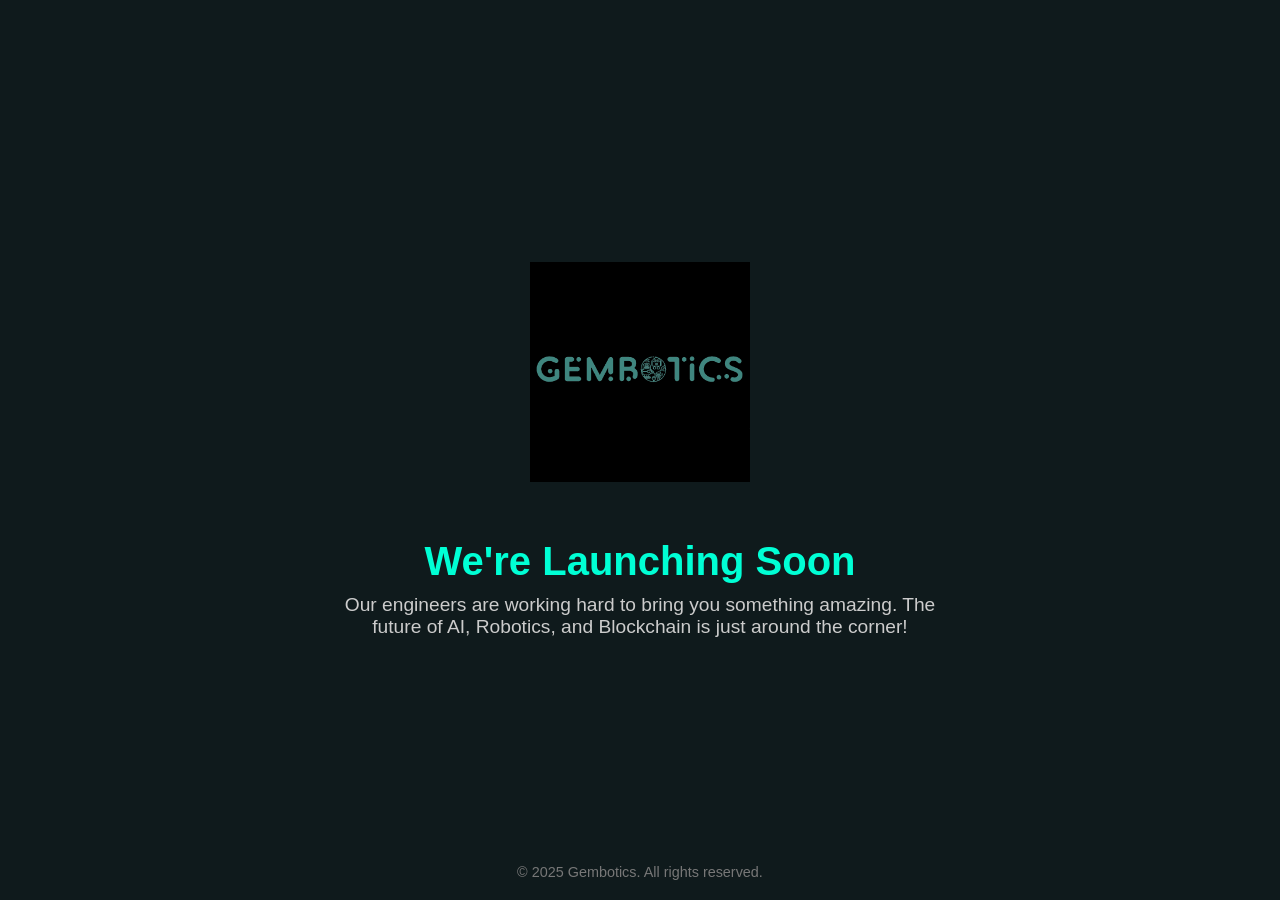
==== index.html @ e4d0ac13 "test" ====
<!DOCTYPE html>
<html lang="en">
<head>
  <meta charset="UTF-8" />
  <meta name="viewport" content="width=device-width, initial-scale=1.0" />
  <title>Gembotics | Coming Soon</title>
  <style>
    body {
      margin: 0;
      padding: 0;
      background-color: #0f1a1c;
      color: #ffffff;
      font-family: 'Segoe UI', Tahoma, Geneva, Verdana, sans-serif;
      display: flex;
      flex-direction: column;
      align-items: center;
      justify-content: center;
      height: 100vh;
      text-align: center;
    }

    img {
      width: 220px;
      margin-bottom: 30px;
    }

    h1 {
      font-size: 2.5rem;
      margin-bottom: 10px;
      color: #00ffd5;
    }

    p {
      font-size: 1.2rem;
      max-width: 600px;
      margin: 0 auto;
      color: #cccccc;
    }

    .footer {
      position: absolute;
      bottom: 20px;
      font-size: 0.9rem;
      color: #777;
    }
  </style>
</head>
<body>
  <img src="imageedit_26_9031060139 (2).png" alt="Gembotics Logo" />
  <h1>We're Launching Soon</h1>
  <p>Our engineers are working hard to bring you something amazing. The future of AI, Robotics, and Blockchain is just around the corner!</p>
  <div class="footer">© 2025 Gembotics. All rights reserved.</div>
</body>
</html>
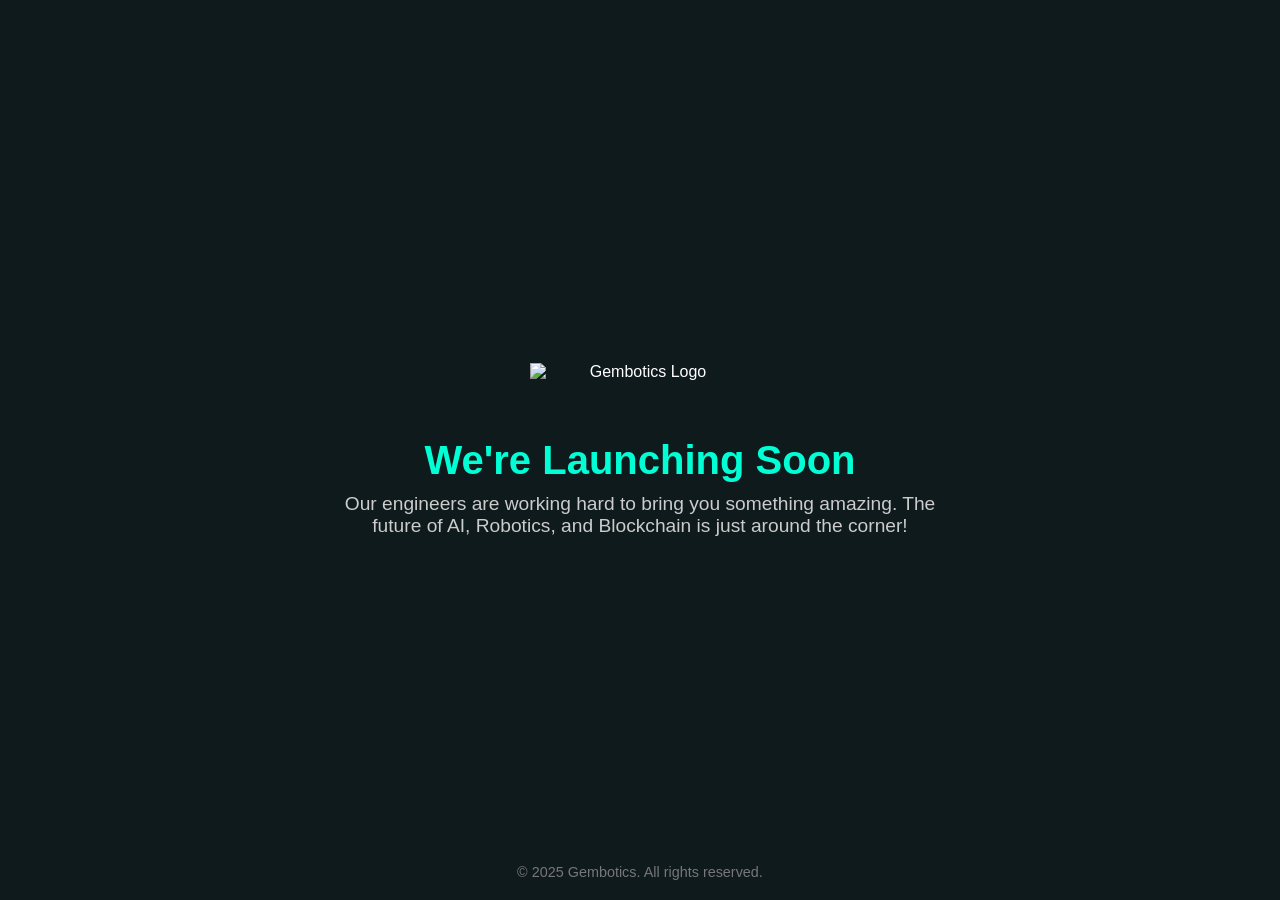
==== commit eaeb20d2: "Update index.html" ====
--- a/index.html
+++ b/index.html
@@ -47,7 +47,7 @@
   </style>
 </head>
 <body>
-  <img src="imageedit_26_9031060139 (2).png" alt="Gembotics Logo" />
+  <img src="logo.png" alt="Gembotics Logo" />
   <h1>We're Launching Soon</h1>
   <p>Our engineers are working hard to bring you something amazing. The future of AI, Robotics, and Blockchain is just around the corner!</p>
   <div class="footer">© 2025 Gembotics. All rights reserved.</div>
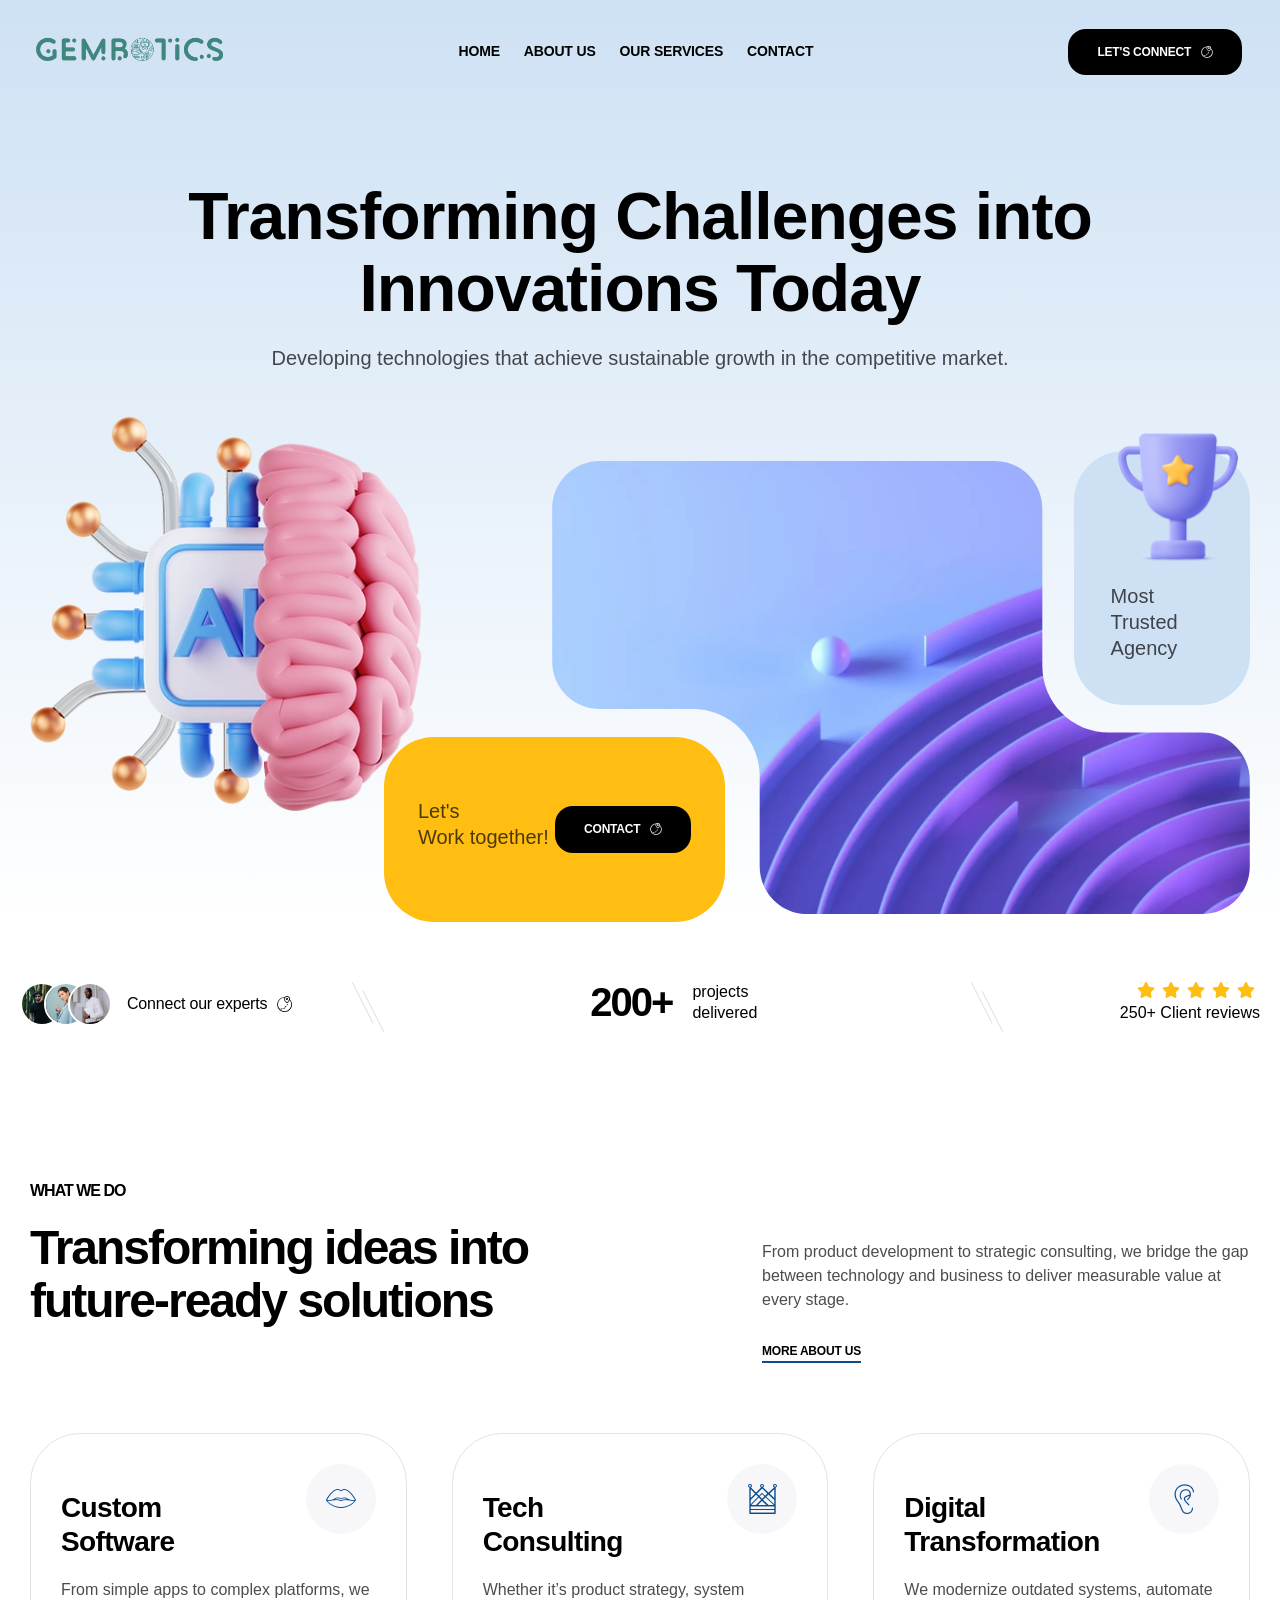
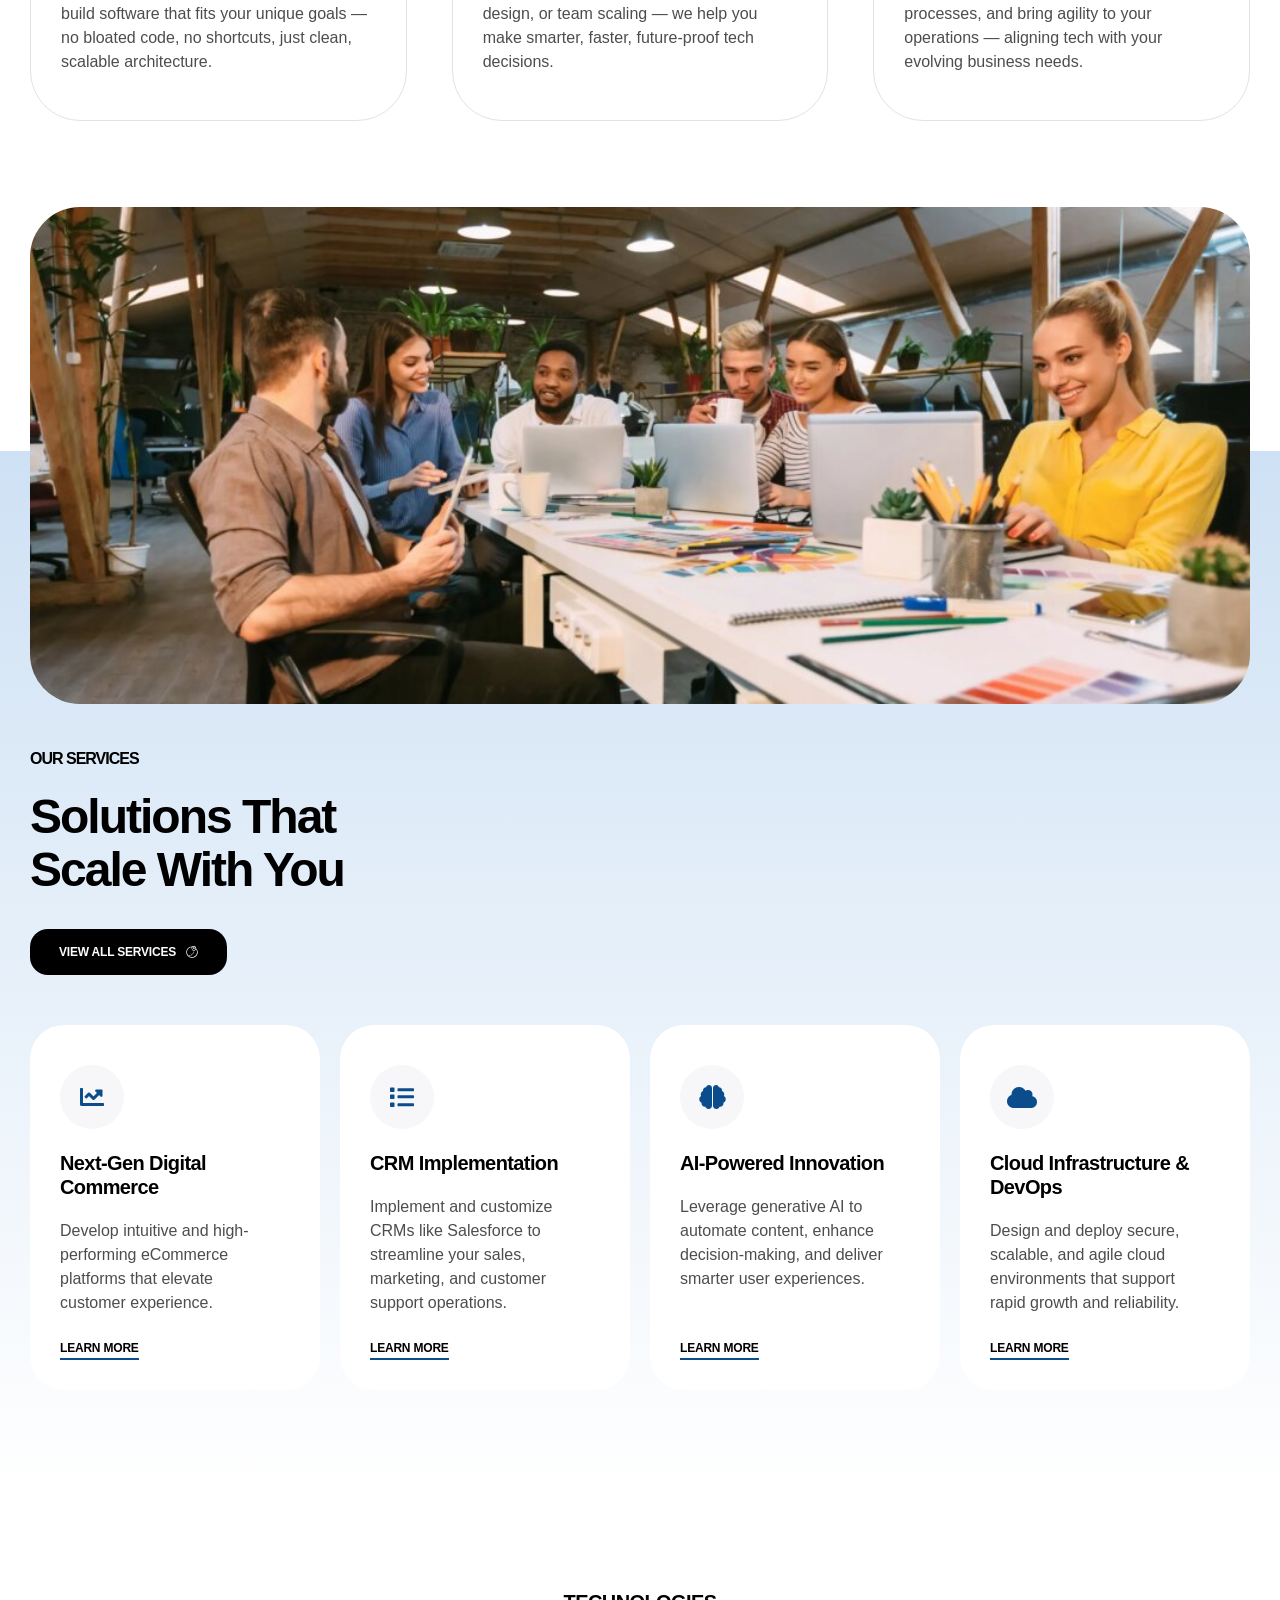
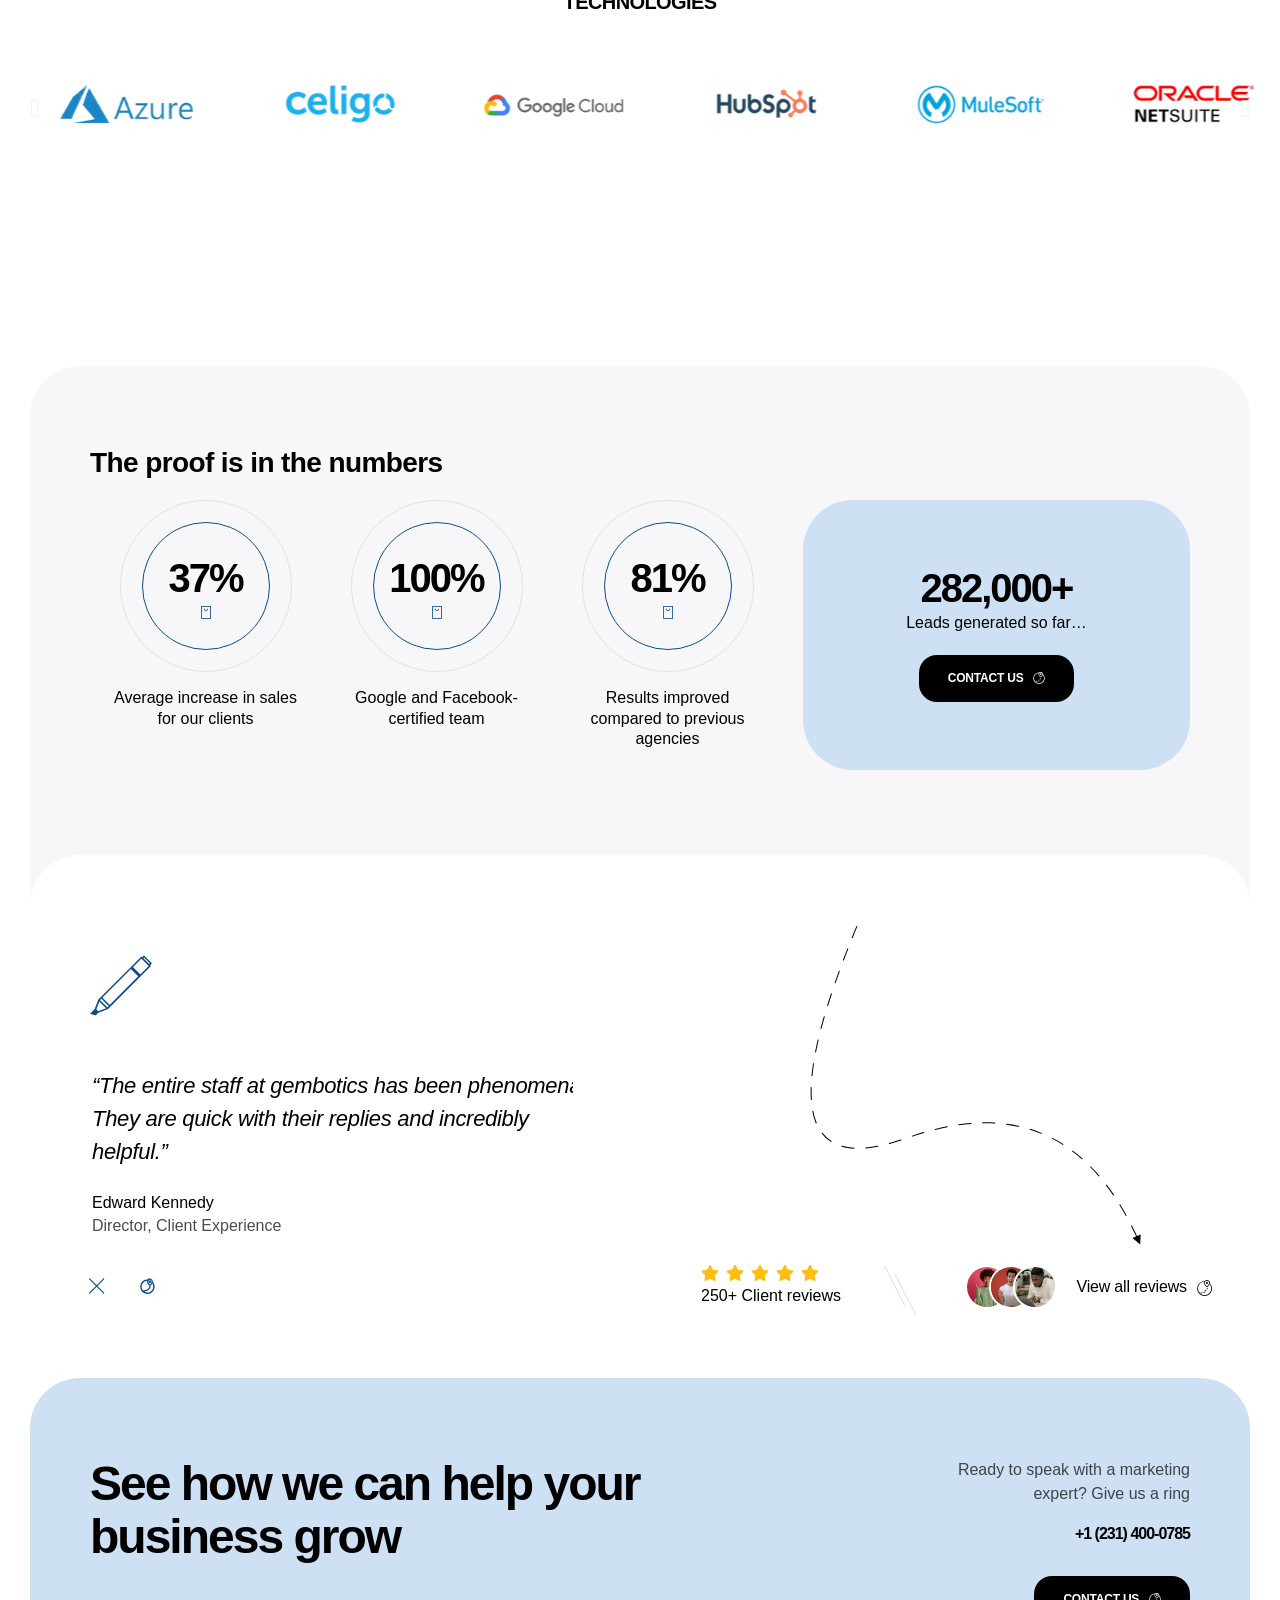
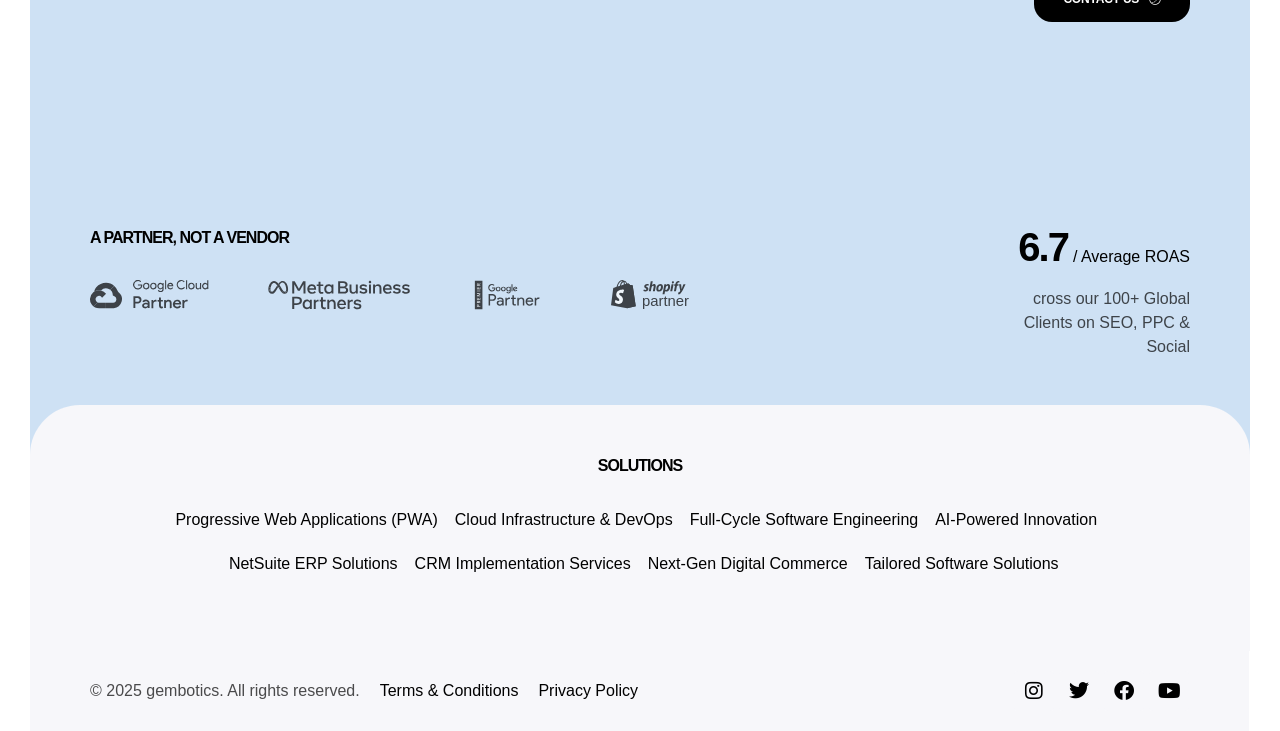
==== commit ce863107: "gembotics new buid" ====
--- a/index.html
+++ b/index.html
@@ -1,55 +1,6089 @@
+<!DOCTYPE html>
+<!-- saved from url=(0021)https://gembotics.in/ -->
+<html lang="en-US" class="no-js" style="--vamtam-scrollbar-width: 15px">
+  <head>
+    <meta http-equiv="Content-Type" content="text/html; charset=UTF-8" />
 
-<!DOCTYPE html>
-<html lang="en">
-<head>
-  <meta charset="UTF-8" />
-  <meta name="viewport" content="width=device-width, initial-scale=1.0" />
-  <title>Gembotics | Coming Soon</title>
-  <style>
-    body {
-      margin: 0;
-      padding: 0;
-      background-color: #0f1a1c;
-      color: #ffffff;
-      font-family: 'Segoe UI', Tahoma, Geneva, Verdana, sans-serif;
-      display: flex;
-      flex-direction: column;
-      align-items: center;
-      justify-content: center;
-      height: 100vh;
-      text-align: center;
-    }
+    <meta http-equiv="X-UA-Compatible" content="IE=edge" />
+    <meta name="viewport" content="width=device-width, initial-scale=1" />
+    <title>Gembotics</title>
+    <meta name="robots" content="max-image-preview:large" />
+    <style>
+      img:is([sizes="auto" i], [sizes^="auto," i]) {
+        contain-intrinsic-size: 3000px 1500px;
+      }
+    </style>
+    <link rel="dns-prefetch" href="https://numerique.vamtam.com/" />
+    <link
+      rel="alternate"
+      type="application/rss+xml"
+      title="gembotics » Feed"
+      href="/feed/"
+    />
+    <link
+      rel="alternate"
+      type="application/rss+xml"
+      title="gembotics » Comments Feed"
+      href="/comments/feed/"
+    />
+    <script type="text/javascript" async="" src="/js/low-priority.js"></script>
+    <script type="text/javascript">
+      /* <![CDATA[ */
+      window._wpemojiSettings = {
+        baseUrl: "https:\/\/s.w.org\/images\/core\/emoji\/15.1.0\/72x72\/",
+        ext: ".png",
+        svgUrl: "https:\/\/s.w.org\/images\/core\/emoji\/15.1.0\/svg\/",
+        svgExt: ".svg",
+        source: {
+          concatemoji:
+            "https:\/\/gembotics.in\/wp-includes\/js\/wp-emoji-release.min.js?ver=6.8",
+        },
+      };
+      /*! This file is auto-generated */
+      !(function (i, n) {
+        var o, s, e;
+        function c(e) {
+          try {
+            var t = { supportTests: e, timestamp: new Date().valueOf() };
+            sessionStorage.setItem(o, JSON.stringify(t));
+          } catch (e) {}
+        }
+        function p(e, t, n) {
+          e.clearRect(0, 0, e.canvas.width, e.canvas.height),
+            e.fillText(t, 0, 0);
+          var t = new Uint32Array(
+              e.getImageData(0, 0, e.canvas.width, e.canvas.height).data
+            ),
+            r =
+              (e.clearRect(0, 0, e.canvas.width, e.canvas.height),
+              e.fillText(n, 0, 0),
+              new Uint32Array(
+                e.getImageData(0, 0, e.canvas.width, e.canvas.height).data
+              ));
+          return t.every(function (e, t) {
+            return e === r[t];
+          });
+        }
+        function u(e, t, n) {
+          switch (t) {
+            case "flag":
+              return n(
+                e,
+                "\ud83c\udff3\ufe0f\u200d\u26a7\ufe0f",
+                "\ud83c\udff3\ufe0f\u200b\u26a7\ufe0f"
+              )
+                ? !1
+                : !n(
+                    e,
+                    "\ud83c\uddfa\ud83c\uddf3",
+                    "\ud83c\uddfa\u200b\ud83c\uddf3"
+                  ) &&
+                    !n(
+                      e,
+                      "\ud83c\udff4\udb40\udc67\udb40\udc62\udb40\udc65\udb40\udc6e\udb40\udc67\udb40\udc7f",
+                      "\ud83c\udff4\u200b\udb40\udc67\u200b\udb40\udc62\u200b\udb40\udc65\u200b\udb40\udc6e\u200b\udb40\udc67\u200b\udb40\udc7f"
+                    );
+            case "emoji":
+              return !n(
+                e,
+                "\ud83d\udc26\u200d\ud83d\udd25",
+                "\ud83d\udc26\u200b\ud83d\udd25"
+              );
+          }
+          return !1;
+        }
+        function f(e, t, n) {
+          var r =
+              "undefined" != typeof WorkerGlobalScope &&
+              self instanceof WorkerGlobalScope
+                ? new OffscreenCanvas(300, 150)
+                : i.createElement("canvas"),
+            a = r.getContext("2d", { willReadFrequently: !0 }),
+            o = ((a.textBaseline = "top"), (a.font = "600 32px Arial"), {});
+          return (
+            e.forEach(function (e) {
+              o[e] = t(a, e, n);
+            }),
+            o
+          );
+        }
+        function t(e) {
+          var t = i.createElement("script");
+          (t.src = e), (t.defer = !0), i.head.appendChild(t);
+        }
+        "undefined" != typeof Promise &&
+          ((o = "wpEmojiSettingsSupports"),
+          (s = ["flag", "emoji"]),
+          (n.supports = { everything: !0, everythingExceptFlag: !0 }),
+          (e = new Promise(function (e) {
+            i.addEventListener("DOMContentLoaded", e, { once: !0 });
+          })),
+          new Promise(function (t) {
+            var n = (function () {
+              try {
+                var e = JSON.parse(sessionStorage.getItem(o));
+                if (
+                  "object" == typeof e &&
+                  "number" == typeof e.timestamp &&
+                  new Date().valueOf() < e.timestamp + 604800 &&
+                  "object" == typeof e.supportTests
+                )
+                  return e.supportTests;
+              } catch (e) {}
+              return null;
+            })();
+            if (!n) {
+              if (
+                "undefined" != typeof Worker &&
+                "undefined" != typeof OffscreenCanvas &&
+                "undefined" != typeof URL &&
+                URL.createObjectURL &&
+                "undefined" != typeof Blob
+              )
+                try {
+                  var e =
+                      "postMessage(" +
+                      f.toString() +
+                      "(" +
+                      [JSON.stringify(s), u.toString(), p.toString()].join(
+                        ","
+                      ) +
+                      "));",
+                    r = new Blob([e], { type: "text/javascript" }),
+                    a = new Worker(URL.createObjectURL(r), {
+                      name: "wpTestEmojiSupports",
+                    });
+                  return void (a.onmessage = function (e) {
+                    c((n = e.data)), a.terminate(), t(n);
+                  });
+                } catch (e) {}
+              c((n = f(s, u, p)));
+            }
+            t(n);
+          })
+            .then(function (e) {
+              for (var t in e)
+                (n.supports[t] = e[t]),
+                  (n.supports.everything =
+                    n.supports.everything && n.supports[t]),
+                  "flag" !== t &&
+                    (n.supports.everythingExceptFlag =
+                      n.supports.everythingExceptFlag && n.supports[t]);
+              (n.supports.everythingExceptFlag =
+                n.supports.everythingExceptFlag && !n.supports.flag),
+                (n.DOMReady = !1),
+                (n.readyCallback = function () {
+                  n.DOMReady = !0;
+                });
+            })
+            .then(function () {
+              return e;
+            })
+            .then(function () {
+              var e;
+              n.supports.everything ||
+                (n.readyCallback(),
+                (e = n.source || {}).concatemoji
+                  ? t(e.concatemoji)
+                  : e.wpemoji && e.twemoji && (t(e.twemoji), t(e.wpemoji)));
+            }));
+      })((window, document), window._wpemojiSettings);
+      /* ]]> */
+    </script>
+    <style id="vamtam-theme-options">
+      body {
+        --vamtam-body-link-regular: #000000;
+        --vamtam-body-link-visited: #000000;
+        --vamtam-body-link-hover: #6754e9;
+        --vamtam-body-link-active: #6754e9;
+        --vamtam-input-border-radius: 18px 18px 18px 18px;
+        --vamtam-input-border-color: #e2e2e2;
+        --vamtam-btn-text-color: #ffffff;
+        --vamtam-btn-hover-text-color: #ffffff;
+        --vamtam-btn-bg-color: #000000;
+        --vamtam-btn-hover-bg-color: #6754e9;
+        --vamtam-site-max-width: 1280px;
+        --vamtam-icon-campaigns: "\e916";
+        --vamtam-icon-chart: "\e917";
+        --vamtam-icon-amazon: "\e90b";
+        --vamtam-icon-check: "\e90c";
+        --vamtam-icon-idea: "\e90e";
+        --vamtam-icon-influencer: "\e90f";
+        --vamtam-icon-minus: "\e910";
+        --vamtam-icon-pin: "\e911";
+        --vamtam-icon-plus: "\e912";
+        --vamtam-icon-puzzle: "\e913";
+        --vamtam-icon-search: "\e914";
+        --vamtam-icon-social-media: "\e915";
+        --vamtam-icon-arrow-left: "\e900";
+        --vamtam-icon-arrow-right: "\e901";
+        --vamtam-icon-arrow-up: "\e902";
+        --vamtam-icon-coin: "\e903";
+        --vamtam-icon-email: "\e904";
+        --vamtam-icon-goal: "\e905";
+        --vamtam-icon-growth: "\e906";
+        --vamtam-icon-marketing: "\e907";
+        --vamtam-icon-quote: "\e908";
+        --vamtam-icon-rocket: "\e909";
+        --vamtam-icon-search-marketing: "\e90a";
+        --vamtam-loading-animation: url("https://gembotics.in/wp-content/themes/gembotics/vamtam/assets/images/loader-ring.gif");
+      }
+    </style>
+    <style id="wp-emoji-styles-inline-css" type="text/css">
+      img.wp-smiley,
+      img.emoji {
+        display: inline !important;
+        border: none !important;
+        box-shadow: none !important;
+        height: 1em !important;
+        width: 1em !important;
+        margin: 0 0.07em !important;
+        vertical-align: -0.1em !important;
+        background: none !important;
+        padding: 0 !important;
+      }
+    </style>
+    <style id="classic-theme-styles-inline-css" type="text/css">
+      /*! This file is auto-generated */
+      .wp-block-button__link {
+        color: #fff;
+        background-color: #32373c;
+        border-radius: 9999px;
+        box-shadow: none;
+        text-decoration: none;
+        padding: calc(0.667em + 2px) calc(1.333em + 2px);
+        font-size: 1.125em;
+      }
+      .wp-block-file__button {
+        background: #32373c;
+        color: #fff;
+        text-decoration: none;
+      }
+    </style>
+    <style id="global-styles-inline-css" type="text/css">
+      :root {
+        --wp--preset--aspect-ratio--square: 1;
+        --wp--preset--aspect-ratio--4-3: 4/3;
+        --wp--preset--aspect-ratio--3-4: 3/4;
+        --wp--preset--aspect-ratio--3-2: 3/2;
+        --wp--preset--aspect-ratio--2-3: 2/3;
+        --wp--preset--aspect-ratio--16-9: 16/9;
+        --wp--preset--aspect-ratio--9-16: 9/16;
+        --wp--preset--color--black: #000000;
+        --wp--preset--color--cyan-bluish-gray: #abb8c3;
+        --wp--preset--color--white: #ffffff;
+        --wp--preset--color--pale-pink: #f78da7;
+        --wp--preset--color--vivid-red: #cf2e2e;
+        --wp--preset--color--luminous-vivid-orange: #ff6900;
+        --wp--preset--color--luminous-vivid-amber: #fcb900;
+        --wp--preset--color--light-green-cyan: #7bdcb5;
+        --wp--preset--color--vivid-green-cyan: #00d084;
+        --wp--preset--color--pale-cyan-blue: #8ed1fc;
+        --wp--preset--color--vivid-cyan-blue: #0693e3;
+        --wp--preset--color--vivid-purple: #9b51e0;
+        --wp--preset--gradient--vivid-cyan-blue-to-vivid-purple: linear-gradient(
+          135deg,
+          rgba(6, 147, 227, 1) 0%,
+          rgb(155, 81, 224) 100%
+        );
+        --wp--preset--gradient--light-green-cyan-to-vivid-green-cyan: linear-gradient(
+          135deg,
+          rgb(122, 220, 180) 0%,
+          rgb(0, 208, 130) 100%
+        );
+        --wp--preset--gradient--luminous-vivid-amber-to-luminous-vivid-orange: linear-gradient(
+          135deg,
+          rgba(252, 185, 0, 1) 0%,
+          rgba(255, 105, 0, 1) 100%
+        );
+        --wp--preset--gradient--luminous-vivid-orange-to-vivid-red: linear-gradient(
+          135deg,
+          rgba(255, 105, 0, 1) 0%,
+          rgb(207, 46, 46) 100%
+        );
+        --wp--preset--gradient--very-light-gray-to-cyan-bluish-gray: linear-gradient(
+          135deg,
+          rgb(238, 238, 238) 0%,
+          rgb(169, 184, 195) 100%
+        );
+        --wp--preset--gradient--cool-to-warm-spectrum: linear-gradient(
+          135deg,
+          rgb(74, 234, 220) 0%,
+          rgb(151, 120, 209) 20%,
+          rgb(207, 42, 186) 40%,
+          rgb(238, 44, 130) 60%,
+          rgb(251, 105, 98) 80%,
+          rgb(254, 248, 76) 100%
+        );
+        --wp--preset--gradient--blush-light-purple: linear-gradient(
+          135deg,
+          rgb(255, 206, 236) 0%,
+          rgb(152, 150, 240) 100%
+        );
+        --wp--preset--gradient--blush-bordeaux: linear-gradient(
+          135deg,
+          rgb(254, 205, 165) 0%,
+          rgb(254, 45, 45) 50%,
+          rgb(107, 0, 62) 100%
+        );
+        --wp--preset--gradient--luminous-dusk: linear-gradient(
+          135deg,
+          rgb(255, 203, 112) 0%,
+          rgb(199, 81, 192) 50%,
+          rgb(65, 88, 208) 100%
+        );
+        --wp--preset--gradient--pale-ocean: linear-gradient(
+          135deg,
+          rgb(255, 245, 203) 0%,
+          rgb(182, 227, 212) 50%,
+          rgb(51, 167, 181) 100%
+        );
+        --wp--preset--gradient--electric-grass: linear-gradient(
+          135deg,
+          rgb(202, 248, 128) 0%,
+          rgb(113, 206, 126) 100%
+        );
+        --wp--preset--gradient--midnight: linear-gradient(
+          135deg,
+          rgb(2, 3, 129) 0%,
+          rgb(40, 116, 252) 100%
+        );
+        --wp--preset--font-size--small: 13px;
+        --wp--preset--font-size--medium: 20px;
+        --wp--preset--font-size--large: 36px;
+        --wp--preset--font-size--x-large: 42px;
+        --wp--preset--spacing--20: 0.44rem;
+        --wp--preset--spacing--30: 0.67rem;
+        --wp--preset--spacing--40: 1rem;
+        --wp--preset--spacing--50: 1.5rem;
+        --wp--preset--spacing--60: 2.25rem;
+        --wp--preset--spacing--70: 3.38rem;
+        --wp--preset--spacing--80: 5.06rem;
+        --wp--preset--shadow--natural: 6px 6px 9px rgba(0, 0, 0, 0.2);
+        --wp--preset--shadow--deep: 12px 12px 50px rgba(0, 0, 0, 0.4);
+        --wp--preset--shadow--sharp: 6px 6px 0px rgba(0, 0, 0, 0.2);
+        --wp--preset--shadow--outlined: 6px 6px 0px -3px rgba(255, 255, 255, 1),
+          6px 6px rgba(0, 0, 0, 1);
+        --wp--preset--shadow--crisp: 6px 6px 0px rgba(0, 0, 0, 1);
+      }
+      :where(.is-layout-flex) {
+        gap: 0.5em;
+      }
+      :where(.is-layout-grid) {
+        gap: 0.5em;
+      }
+      body .is-layout-flex {
+        display: flex;
+      }
+      .is-layout-flex {
+        flex-wrap: wrap;
+        align-items: center;
+      }
+      .is-layout-flex > :is(*, div) {
+        margin: 0;
+      }
+      body .is-layout-grid {
+        display: grid;
+      }
+      .is-layout-grid > :is(*, div) {
+        margin: 0;
+      }
+      :where(.wp-block-columns.is-layout-flex) {
+        gap: 2em;
+      }
+      :where(.wp-block-columns.is-layout-grid) {
+        gap: 2em;
+      }
+      :where(.wp-block-post-template.is-layout-flex) {
+        gap: 1.25em;
+      }
+      :where(.wp-block-post-template.is-layout-grid) {
+        gap: 1.25em;
+      }
+      .has-black-color {
+        color: var(--wp--preset--color--black) !important;
+      }
+      .has-cyan-bluish-gray-color {
+        color: var(--wp--preset--color--cyan-bluish-gray) !important;
+      }
+      .has-white-color {
+        color: var(--wp--preset--color--white) !important;
+      }
+      .has-pale-pink-color {
+        color: var(--wp--preset--color--pale-pink) !important;
+      }
+      .has-vivid-red-color {
+        color: var(--wp--preset--color--vivid-red) !important;
+      }
+      .has-luminous-vivid-orange-color {
+        color: var(--wp--preset--color--luminous-vivid-orange) !important;
+      }
+      .has-luminous-vivid-amber-color {
+        color: var(--wp--preset--color--luminous-vivid-amber) !important;
+      }
+      .has-light-green-cyan-color {
+        color: var(--wp--preset--color--light-green-cyan) !important;
+      }
+      .has-vivid-green-cyan-color {
+        color: var(--wp--preset--color--vivid-green-cyan) !important;
+      }
+      .has-pale-cyan-blue-color {
+        color: var(--wp--preset--color--pale-cyan-blue) !important;
+      }
+      .has-vivid-cyan-blue-color {
+        color: var(--wp--preset--color--vivid-cyan-blue) !important;
+      }
+      .has-vivid-purple-color {
+        color: var(--wp--preset--color--vivid-purple) !important;
+      }
+      .has-black-background-color {
+        background-color: var(--wp--preset--color--black) !important;
+      }
+      .has-cyan-bluish-gray-background-color {
+        background-color: var(--wp--preset--color--cyan-bluish-gray) !important;
+      }
+      .has-white-background-color {
+        background-color: var(--wp--preset--color--white) !important;
+      }
+      .has-pale-pink-background-color {
+        background-color: var(--wp--preset--color--pale-pink) !important;
+      }
+      .has-vivid-red-background-color {
+        background-color: var(--wp--preset--color--vivid-red) !important;
+      }
+      .has-luminous-vivid-orange-background-color {
+        background-color: var(
+          --wp--preset--color--luminous-vivid-orange
+        ) !important;
+      }
+      .has-luminous-vivid-amber-background-color {
+        background-color: var(
+          --wp--preset--color--luminous-vivid-amber
+        ) !important;
+      }
+      .has-light-green-cyan-background-color {
+        background-color: var(--wp--preset--color--light-green-cyan) !important;
+      }
+      .has-vivid-green-cyan-background-color {
+        background-color: var(--wp--preset--color--vivid-green-cyan) !important;
+      }
+      .has-pale-cyan-blue-background-color {
+        background-color: var(--wp--preset--color--pale-cyan-blue) !important;
+      }
+      .has-vivid-cyan-blue-background-color {
+        background-color: var(--wp--preset--color--vivid-cyan-blue) !important;
+      }
+      .has-vivid-purple-background-color {
+        background-color: var(--wp--preset--color--vivid-purple) !important;
+      }
+      .has-black-border-color {
+        border-color: var(--wp--preset--color--black) !important;
+      }
+      .has-cyan-bluish-gray-border-color {
+        border-color: var(--wp--preset--color--cyan-bluish-gray) !important;
+      }
+      .has-white-border-color {
+        border-color: var(--wp--preset--color--white) !important;
+      }
+      .has-pale-pink-border-color {
+        border-color: var(--wp--preset--color--pale-pink) !important;
+      }
+      .has-vivid-red-border-color {
+        border-color: var(--wp--preset--color--vivid-red) !important;
+      }
+      .has-luminous-vivid-orange-border-color {
+        border-color: var(
+          --wp--preset--color--luminous-vivid-orange
+        ) !important;
+      }
+      .has-luminous-vivid-amber-border-color {
+        border-color: var(--wp--preset--color--luminous-vivid-amber) !important;
+      }
+      .has-light-green-cyan-border-color {
+        border-color: var(--wp--preset--color--light-green-cyan) !important;
+      }
+      .has-vivid-green-cyan-border-color {
+        border-color: var(--wp--preset--color--vivid-green-cyan) !important;
+      }
+      .has-pale-cyan-blue-border-color {
+        border-color: var(--wp--preset--color--pale-cyan-blue) !important;
+      }
+      .has-vivid-cyan-blue-border-color {
+        border-color: var(--wp--preset--color--vivid-cyan-blue) !important;
+      }
+      .has-vivid-purple-border-color {
+        border-color: var(--wp--preset--color--vivid-purple) !important;
+      }
+      .has-vivid-cyan-blue-to-vivid-purple-gradient-background {
+        background: var(
+          --wp--preset--gradient--vivid-cyan-blue-to-vivid-purple
+        ) !important;
+      }
+      .has-light-green-cyan-to-vivid-green-cyan-gradient-background {
+        background: var(
+          --wp--preset--gradient--light-green-cyan-to-vivid-green-cyan
+        ) !important;
+      }
+      .has-luminous-vivid-amber-to-luminous-vivid-orange-gradient-background {
+        background: var(
+          --wp--preset--gradient--luminous-vivid-amber-to-luminous-vivid-orange
+        ) !important;
+      }
+      .has-luminous-vivid-orange-to-vivid-red-gradient-background {
+        background: var(
+          --wp--preset--gradient--luminous-vivid-orange-to-vivid-red
+        ) !important;
+      }
+      .has-very-light-gray-to-cyan-bluish-gray-gradient-background {
+        background: var(
+          --wp--preset--gradient--very-light-gray-to-cyan-bluish-gray
+        ) !important;
+      }
+      .has-cool-to-warm-spectrum-gradient-background {
+        background: var(
+          --wp--preset--gradient--cool-to-warm-spectrum
+        ) !important;
+      }
+      .has-blush-light-purple-gradient-background {
+        background: var(--wp--preset--gradient--blush-light-purple) !important;
+      }
+      .has-blush-bordeaux-gradient-background {
+        background: var(--wp--preset--gradient--blush-bordeaux) !important;
+      }
+      .has-luminous-dusk-gradient-background {
+        background: var(--wp--preset--gradient--luminous-dusk) !important;
+      }
+      .has-pale-ocean-gradient-background {
+        background: var(--wp--preset--gradient--pale-ocean) !important;
+      }
+      .has-electric-grass-gradient-background {
+        background: var(--wp--preset--gradient--electric-grass) !important;
+      }
+      .has-midnight-gradient-background {
+        background: var(--wp--preset--gradient--midnight) !important;
+      }
+      .has-small-font-size {
+        font-size: var(--wp--preset--font-size--small) !important;
+      }
+      .has-medium-font-size {
+        font-size: var(--wp--preset--font-size--medium) !important;
+      }
+      .has-large-font-size {
+        font-size: var(--wp--preset--font-size--large) !important;
+      }
+      .has-x-large-font-size {
+        font-size: var(--wp--preset--font-size--x-large) !important;
+      }
+      :where(.wp-block-post-template.is-layout-flex) {
+        gap: 1.25em;
+      }
+      :where(.wp-block-post-template.is-layout-grid) {
+        gap: 1.25em;
+      }
+      :where(.wp-block-columns.is-layout-flex) {
+        gap: 2em;
+      }
+      :where(.wp-block-columns.is-layout-grid) {
+        gap: 2em;
+      }
+      :root :where(.wp-block-pullquote) {
+        font-size: 1.5em;
+        line-height: 1.6;
+      }
+    </style>
+    <link rel="stylesheet" type="text/css" href="/css/9k6he.css" media="all" />
+    <link
+      rel="stylesheet"
+      id="elementor-post-8-css"
+      href="/css/post-8.css"
+      type="text/css"
+      media="all"
+    />
+    <link rel="stylesheet" type="text/css" href="/css/9k6he(1).css" media="all" />
+    <link
+      rel="stylesheet"
+      id="elementor-icons-theme-icons-css"
+      href="/css/style.css"
+      type="text/css"
+      media="all"
+    />
+    <link rel="stylesheet" type="text/css" href="/css/9k6he(2).css" media="all" />
+    <link
+      rel="stylesheet"
+      id="elementor-post-21-css"
+      href="/css/post-21.css"
+      type="text/css"
+      media="all"
+    />
+    <link
+      rel="stylesheet"
+      id="elementor-post-1350-css"
+      href="/css/post-1350.css"
+      type="text/css"
+      media="all"
+    />
+    <link
+      rel="stylesheet"
+      id="elementor-post-1332-css"
+      href="/css/post-1332.css"
+      type="text/css"
+      media="all"
+    />
+    <link
+      rel="stylesheet"
+      id="elementor-post-2720-css"
+      href="/css/post-2720.css"
+      type="text/css"
+      media="all"
+    />
+    <link rel="stylesheet" type="text/css" href="/css/9k6he(3).css" media="all" />
+    <style id="vamtam-front-all-inline-css" type="text/css">
+      @font-face {
+        font-family: "icomoon";
+        src: url(/fonts/icomoon.woff2)
+            format("woff2"),
+          url(/fonts/icomoon.woff2)
+            format("woff"),
+          url(/fonts/icomoon.woff2)
+            format("ttf");
+        font-weight: normal;
+        font-style: normal;
+        font-display: swap;
+      }
+      @font-face {
+        font-family: "vamtam-theme";
+        src: url(/fonts/theme-icons.woff2)
+            format("woff2"),
+          url(/fonts/theme-icons.woff2)
+            format("woff");
+        font-weight: normal;
+        font-style: normal;
+        font-display: swap;
+      }
+    </style>
+    <link
+      rel="stylesheet"
+      type="text/css"
+      href="/css/9k6he(4).css"
+      media="(min-width: 1025px)"
+    />
+    <link
+      rel="stylesheet"
+      type="text/css"
+      href="/css/9k6he(5).css"
+      media="(max-width: 1024px)"
+    />
+    <link
+      rel="stylesheet"
+      type="text/css"
+      href="/css/9k6he(6).css"
+      media="(max-width: 767px)"
+    />
+    <link rel="stylesheet" type="text/css" href="/css/9k6he(7).css" media="all" />
+    <script src="/js/9k6he.js" type="text/javascript"></script>
+    <link rel="https://api.w.org/" href="/wp-json/" />
+    <link
+      rel="alternate"
+      title="JSON"
+      type="application/json"
+      href="/wp-json/wp/v2/pages/21"
+    />
+    <link
+      rel="EditURI"
+      type="application/rsd+xml"
+      title="RSD"
+      href="/xmlrpc.php?rsd"
+    />
+    <meta name="generator" content="WordPress 6.8" />
+    <link rel="canonical" href="https://gembotics.in/" />
+    <link rel="shortlink" href="https://gembotics.in/" />
+    <link
+      rel="alternate"
+      title="oEmbed (JSON)"
+      type="application/json+oembed"
+      href="/wp-json/oembed/1.0/embed?url=https%3A%2F%2Fgembotics.in%2F"
+    />
+    <link
+      rel="alternate"
+      title="oEmbed (XML)"
+      type="text/xml+oembed"
+      href="/wp-json/oembed/1.0/embed?url=https%3A%2F%2Fgembotics.in%2F&amp;format=xml"
+    />
+    <link
+      rel="icon"
+      type="image/png"
+      href="/images/favicon-96x96.png"
+      sizes="96x96"
+    />
+    <link
+      rel="icon"
+      type="image/svg+xml"
+      href="/images/favicon.svg"
+    /> 
+    <link
+      rel="shortcut icon"
+      href="/images/favicon.ico"
+    />
+    <link
+      rel="apple-touch-icon"
+      sizes="180x180"
+      href="/wp-content/uploads/fbrfg/apple-touch-icon.png"
+    />
+    <meta name="apple-mobile-web-app-title" content="gembotics" />
+    <link
+      rel="manifest"
+      href="/wp-content/uploads/fbrfg/site.webmanifest"
+    />
+    <meta
+      name="generator"
+      content="Elementor 3.28.4; features: e_local_google_fonts; settings: css_print_method-external, google_font-enabled, font_display-swap"
+    />
+    <style>
+      .e-con.e-parent:nth-of-type(n + 4):not(.e-lazyloaded):not(.e-no-lazyload),
+      .e-con.e-parent:nth-of-type(n + 4):not(.e-lazyloaded):not(.e-no-lazyload)
+        * {
+        background-image: none !important;
+      }
+      @media screen and (max-height: 1024px) {
+        .e-con.e-parent:nth-of-type(n + 3):not(.e-lazyloaded):not(
+            .e-no-lazyload
+          ),
+        .e-con.e-parent:nth-of-type(n + 3):not(.e-lazyloaded):not(
+            .e-no-lazyload
+          )
+          * {
+          background-image: none !important;
+        }
+      }
+      @media screen and (max-height: 640px) {
+        .e-con.e-parent:nth-of-type(n + 2):not(.e-lazyloaded):not(
+            .e-no-lazyload
+          ),
+        .e-con.e-parent:nth-of-type(n + 2):not(.e-lazyloaded):not(
+            .e-no-lazyload
+          )
+          * {
+          background-image: none !important;
+        }
+      }
+    </style>
+    <link rel="stylesheet" href="/css/dialog.min.css" />
+    <link rel="stylesheet" href="/css/swiper.min.css" />
+  </head>
+  <body
+    class="home wp-singular page-template-default page page-id-21 wp-custom-logo wp-embed-responsive wp-theme-gembotics full header-layout-logo-menu has-page-header no-middle-header responsive-layout vamtam-is-elementor elementor-active elementor-pro-active vamtam-wc-cart-empty wc-product-gallery-slider-active vamtam-font-smoothing layout-full elementor-default elementor-kit-8 elementor-page elementor-page-21 e--ua-blink e--ua-chrome e--ua-mac e--ua-webkit dialog-body dialog-lightbox-body dialog-container dialog-lightbox-container"
+    data-elementor-device-mode="desktop"
+  >
+    <div id="top"></div>
+    <div
+      data-elementor-type="header"
+      data-elementor-id="1350"
+      class="elementor elementor-1350 elementor-location-header"
+      data-elementor-post-type="elementor_library"
+    >
+      <section
+        class="elementor-section elementor-top-section elementor-element elementor-element-a51dd12 elementor-hidden-tablet elementor-hidden-mobile elementor-section-items-stretch elementor-section-content-middle vamtam-sticky-header vamtam-sticky-header--transparent-header elementor-section-height-min-height animated-slow elementor-section-boxed elementor-section-height-default"
+        data-id="a51dd12"
+        data-element_type="section"
+        data-settings='{"animation":"none"}'
+      >
+        <div class="elementor-container elementor-column-gap-no">
+          <div
+            class="elementor-column elementor-col-33 elementor-top-column elementor-element elementor-element-be8cc84"
+            data-id="be8cc84"
+            data-element_type="column"
+          >
+            <div class="elementor-widget-wrap elementor-element-populated">
+              <div
+                class="elementor-element elementor-element-5318970 elementor-widget__width-auto elementor-widget elementor-widget-theme-site-logo elementor-widget-image"
+                data-id="5318970"
+                data-element_type="widget"
+                data-widget_type="theme-site-logo.default"
+              >
+                <div class="elementor-widget-container">
+                  <a href="/">
+                    <img
+                      width="225"
+                      height="63"
+                      src="/images/website-logo.png"
+                      class="attachment-full size-full wp-image-987752"
+                      alt=""
+                    />
+                  </a>
+                </div>
+              </div>
+            </div>
+          </div>
+          <div
+            class="elementor-column elementor-col-33 elementor-top-column elementor-element elementor-element-20bec3f 11"
+            data-id="20bec3f"
+            data-element_type="column"
+            data-settings='{"background_background":"classic"}'
+          >
+            <div class="elementor-widget-wrap elementor-element-populated">
+              <div
+                class="vamtam-has-theme-widget-styles elementor-element elementor-element-d6e4a7b elementor-widget__width-auto elementor-nav-menu--dropdown-tablet elementor-nav-menu__text-align-aside elementor-nav-menu--toggle elementor-nav-menu--burger vamtam-has-mobile-disable-scroll elementor-widget elementor-widget-nav-menu vamtam-has-submenu-icon"
+                data-id="d6e4a7b"
+                data-element_type="widget"
+                data-settings='{"submenu_icon":{"value":"&lt;i class=\"fas fa-chevron-down\"&gt;&lt;\/i&gt;","library":"fa-solid"},"layout":"horizontal","toggle":"burger"}'
+                data-widget_type="nav-menu.default"
+              >
+                <div class="elementor-widget-container">
+                  <nav
+                    aria-label="Menu"
+                    class="elementor-nav-menu--main elementor-nav-menu__container elementor-nav-menu--layout-horizontal e--pointer-theme-underline"
+                  >
+                    <ul
+                      id="menu-1-d6e4a7b"
+                      class="elementor-nav-menu"
+                      data-smartmenus-id="17504095340379067"
+                    >
+                      <li
+                        class="menu-item menu-item-type-post_type menu-item-object-page menu-item-home current-menu-item page_item page-item-21 current_page_item menu-item-987715"
+                      >
+                        <a
+                          href="/"
+                          aria-current="page"
+                          class="elementor-item elementor-item-active"
+                          ><span class="vamtam-nav-text-wrap"
+                            ><span class="vamtam-nav-text">Home</span></span
+                          ></a
+                        >
+                      </li>
+                      <li
+                        class="menu-item menu-item-type-post_type menu-item-object-page menu-item-987694"
+                      >
+                        <a
+                          href="/about-us"
+                          class="elementor-item"
+                          ><span class="vamtam-nav-text-wrap"
+                            ><span class="vamtam-nav-text">About Us</span></span
+                          ></a
+                        >
+                      </li>
+                      <li
+                        class="menu-item menu-item-type-post_type menu-item-object-page menu-item-987917"
+                      >
+                        <a
+                          href="/our-services"
+                          class="elementor-item"
+                          ><span class="vamtam-nav-text-wrap"
+                            ><span class="vamtam-nav-text"
+                              >Our Services</span
+                            ></span
+                          ></a
+                        >
+                      </li>
+                      <li
+                        class="menu-item menu-item-type-post_type menu-item-object-page menu-item-987697"
+                      >
+                        <a
+                          href="/contact-us"
+                          class="elementor-item"
+                          ><span class="vamtam-nav-text-wrap"
+                            ><span class="vamtam-nav-text">Contact</span></span
+                          ></a
+                        >
+                      </li>
+                    </ul>
+                  </nav>
+                  <div
+                    class="elementor-menu-toggle"
+                    role="button"
+                    tabindex="0"
+                    aria-label="Menu Toggle"
+                    aria-expanded="false"
+                  >
+                    <i
+                      aria-hidden="true"
+                      role="presentation"
+                      class="elementor-menu-toggle__icon--open eicon-menu-bar"
+                    ></i
+                    ><i
+                      aria-hidden="true"
+                      role="presentation"
+                      class="elementor-menu-toggle__icon--close eicon-close"
+                    ></i>
+                  </div>
+                  <nav
+                    class="elementor-nav-menu--dropdown elementor-nav-menu__container"
+                    aria-hidden="true"
+                  >
+                    <ul
+                      id="menu-2-d6e4a7b"
+                      class="elementor-nav-menu"
+                      data-smartmenus-id="1750409534038303"
+                    >
+                      <li
+                        class="menu-item menu-item-type-post_type menu-item-object-page menu-item-home current-menu-item page_item page-item-21 current_page_item menu-item-987715"
+                      >
+                        <a
+                          href="/"
+                          aria-current="page"
+                          class="elementor-item elementor-item-active"
+                          tabindex="-1"
+                          >Home</a
+                        >
+                      </li>
+                      <li
+                        class="menu-item menu-item-type-post_type menu-item-object-page menu-item-987694"
+                      >
+                        <a
+                          href="/about-us/"
+                          class="elementor-item"
+                          tabindex="-1"
+                          >About Us</a
+                        >
+                      </li>
+                      <li
+                        class="menu-item menu-item-type-post_type menu-item-object-page menu-item-987917"
+                      >
+                        <a
+                          href="/our-services/"
+                          class="elementor-item"
+                          tabindex="-1"
+                          >Our Services</a
+                        >
+                      </li>
+                      <li
+                        class="menu-item menu-item-type-post_type menu-item-object-page menu-item-987697"
+                      >
+                        <a
+                          href="/contact-us"
+                          class="elementor-item"
+                          tabindex="-1"
+                          >Contact</a
+                        >
+                      </li>
+                    </ul>
+                  </nav>
+                </div>
+              </div>
+            </div>
+          </div>
+          <div
+            class="elementor-column elementor-col-33 elementor-top-column elementor-element elementor-element-44aae19"
+            data-id="44aae19"
+            data-element_type="column"
+          >
+            <div class="elementor-widget-wrap elementor-element-populated">
+              <div
+                class="vamtam-has-theme-widget-styles elementor-element elementor-element-1e82954 elementor-widget__width-auto vamtam-has-underline-anim elementor-widget elementor-widget-button"
+                data-id="1e82954"
+                data-element_type="widget"
+                data-widget_type="button.default"
+              >
+                <div class="elementor-widget-container">
+                  <div class="elementor-button-wrapper">
+                    <a
+                      class="elementor-button elementor-button-link elementor-size-sm"
+                      href="/contact-us"
+                    >
+                      <span class="elementor-button-content-wrapper">
+                        <span class="elementor-button-icon">
+                          <i
+                            aria-hidden="true"
+                            class="vamtamtheme- vamtam-theme-arrow-right"
+                          ></i>
+                        </span>
+                        <span class="elementor-button-text"
+                          ><span class="vamtam-btn-text"
+                            >Let's Connect</span
+                          ></span
+                        >
+                      </span>
+                    </a>
+                  </div>
+                </div>
+              </div>
+            </div>
+          </div>
+        </div>
+      </section>
+      <section
+        class="elementor-section elementor-top-section elementor-element elementor-element-a51dd12 elementor-hidden-tablet elementor-hidden-mobile elementor-section-items-stretch elementor-section-content-middle vamtam-sticky-header vamtam-sticky-header--spacer vamtam-sticky-header--transparent-header elementor-section-height-min-height animated-slow elementor-section-boxed elementor-section-height-default"
+        data-id="a51dd12"
+        data-element_type="section"
+        data-settings='{"animation":"none"}'
+      >
+        <div class="elementor-container elementor-column-gap-no">
+          <div
+            class="elementor-column elementor-col-33 elementor-top-column elementor-element elementor-element-be8cc84"
+            data-id="be8cc84"
+            data-element_type="column"
+          >
+            <div class="elementor-widget-wrap elementor-element-populated">
+              <div
+                class="elementor-element elementor-element-5318970 elementor-widget__width-auto elementor-widget elementor-widget-theme-site-logo elementor-widget-image"
+                data-id="5318970"
+                data-element_type="widget"
+                data-widget_type="theme-site-logo.default"
+              >
+                <div class="elementor-widget-container">
+                  <a href="/">
+                    <img
+                      width="225"
+                      height="63"
+                      src="/images/website-logo.png"
+                      class="attachment-full size-full wp-image-987752"
+                      alt=""
+                    />
+                  </a>
+                </div>
+              </div>
+            </div>
+          </div>
+          <div
+            class="elementor-column elementor-col-33 elementor-top-column elementor-element elementor-element-20bec3f 11"
+            data-id="20bec3f"
+            data-element_type="column"
+            data-settings='{"background_background":"classic"}'
+          >
+            <div class="elementor-widget-wrap elementor-element-populated">
+              <div
+                class="vamtam-has-theme-widget-styles elementor-element elementor-element-d6e4a7b elementor-widget__width-auto elementor-nav-menu--dropdown-tablet elementor-nav-menu__text-align-aside elementor-nav-menu--toggle elementor-nav-menu--burger vamtam-has-mobile-disable-scroll elementor-widget elementor-widget-nav-menu vamtam-has-submenu-icon"
+                data-id="d6e4a7b"
+                data-element_type="widget"
+                data-settings='{"submenu_icon":{"value":"&lt;i class=\"fas fa-chevron-down\"&gt;&lt;\/i&gt;","library":"fa-solid"},"layout":"horizontal","toggle":"burger"}'
+                data-widget_type="nav-menu.default"
+              >
+                <div class="elementor-widget-container">
+                  <nav
+                    aria-label="Menu"
+                    class="elementor-nav-menu--main elementor-nav-menu__container elementor-nav-menu--layout-horizontal e--pointer-theme-underline"
+                  >
+                    <ul
+                      id="menu-3-d6e4a7b"
+                      class="elementor-nav-menu"
+                      data-smartmenus-id="17504095340387158"
+                    >
+                      <li
+                        class="menu-item menu-item-type-post_type menu-item-object-page menu-item-home current-menu-item page_item page-item-21 current_page_item menu-item-987715"
+                      >
+                        <a
+                          href="/"
+                          aria-current="page"
+                          class="elementor-item elementor-item-active"
+                          ><span class="vamtam-nav-text-wrap"
+                            ><span class="vamtam-nav-text">Home</span></span
+                          ></a
+                        >
+                      </li>
+                      <li
+                        class="menu-item menu-item-type-post_type menu-item-object-page menu-item-987694"
+                      >
+                        <a
+                          href="/about-us/"
+                          class="elementor-item"
+                          ><span class="vamtam-nav-text-wrap"
+                            ><span class="vamtam-nav-text">About Us</span></span
+                          ></a
+                        >
+                      </li>
+                      <li
+                        class="menu-item menu-item-type-post_type menu-item-object-page menu-item-987917"
+                      >
+                        <a
+                          href="/our-services/"
+                          class="elementor-item"
+                          ><span class="vamtam-nav-text-wrap"
+                            ><span class="vamtam-nav-text"
+                              >Our Services</span
+                            ></span
+                          ></a
+                        >
+                      </li>
+                      <li
+                        class="menu-item menu-item-type-post_type menu-item-object-page menu-item-987697"
+                      >
+                        <a
+                          href="/contact-us"
+                          class="elementor-item"
+                          ><span class="vamtam-nav-text-wrap"
+                            ><span class="vamtam-nav-text">Contact</span></span
+                          ></a
+                        >
+                      </li>
+                    </ul>
+                  </nav>
+                  <div
+                    class="elementor-menu-toggle"
+                    role="button"
+                    tabindex="0"
+                    aria-label="Menu Toggle"
+                    aria-expanded="false"
+                  >
+                    <i
+                      aria-hidden="true"
+                      role="presentation"
+                      class="elementor-menu-toggle__icon--open eicon-menu-bar"
+                    ></i
+                    ><i
+                      aria-hidden="true"
+                      role="presentation"
+                      class="elementor-menu-toggle__icon--close eicon-close"
+                    ></i>
+                  </div>
+                  <nav
+                    class="elementor-nav-menu--dropdown elementor-nav-menu__container"
+                    aria-hidden="true"
+                  >
+                    <ul
+                      id="menu-4-d6e4a7b"
+                      class="elementor-nav-menu"
+                      data-smartmenus-id="17504095340389456"
+                    >
+                      <li
+                        class="menu-item menu-item-type-post_type menu-item-object-page menu-item-home current-menu-item page_item page-item-21 current_page_item menu-item-987715"
+                      >
+                        <a
+                          href="/"
+                          aria-current="page"
+                          class="elementor-item elementor-item-active"
+                          tabindex="-1"
+                          >Home</a
+                        >
+                      </li>
+                      <li
+                        class="menu-item menu-item-type-post_type menu-item-object-page menu-item-987694"
+                      >
+                        <a
+                          href="/about-us/"
+                          class="elementor-item"
+                          tabindex="-1"
+                          >About Us</a
+                        >
+                      </li>
+                      <li
+                        class="menu-item menu-item-type-post_type menu-item-object-page menu-item-987917"
+                      >
+                        <a
+                          href="/our-services/"
+                          class="elementor-item"
+                          tabindex="-1"
+                          >Our Services</a
+                        >
+                      </li>
+                      <li
+                        class="menu-item menu-item-type-post_type menu-item-object-page menu-item-987697"
+                      >
+                        <a
+                          href="/contact-us"
+                          class="elementor-item"
+                          tabindex="-1"
+                          >Contact</a
+                        >
+                      </li>
+                    </ul>
+                  </nav>
+                </div>
+              </div>
+            </div>
+          </div>
+          <div
+            class="elementor-column elementor-col-33 elementor-top-column elementor-element elementor-element-44aae19"
+            data-id="44aae19"
+            data-element_type="column"
+          >
+            <div class="elementor-widget-wrap elementor-element-populated">
+              <div
+                class="vamtam-has-theme-widget-styles elementor-element elementor-element-1e82954 elementor-widget__width-auto vamtam-has-underline-anim elementor-widget elementor-widget-button"
+                data-id="1e82954"
+                data-element_type="widget"
+                data-widget_type="button.default"
+              >
+                <div class="elementor-widget-container">
+                  <div class="elementor-button-wrapper">
+                    <a
+                      class="elementor-button elementor-button-link elementor-size-sm"
+                      href="/contact-us"
+                    >
+                      <span class="elementor-button-content-wrapper">
+                        <span class="elementor-button-icon">
+                          <i
+                            aria-hidden="true"
+                            class="vamtamtheme- vamtam-theme-arrow-right"
+                          ></i>
+                        </span>
+                        <span class="elementor-button-text"
+                          ><span class="vamtam-btn-text"
+                            >Let's Connect</span
+                          ></span
+                        >
+                      </span>
+                    </a>
+                  </div>
+                </div>
+              </div>
+            </div>
+          </div>
+        </div>
+      </section>
+      <section
+        class="elementor-section elementor-top-section elementor-element elementor-element-9dbee37 elementor-section-height-min-height elementor-section-items-stretch elementor-section-content-middle elementor-hidden-desktop elementor-section-full_width elementor-section-height-default elementor-sticky elementor-sticky--effects elementor-sticky--active elementor-section--handles-inside"
+        data-id="9dbee37"
+        data-element_type="section"
+        data-settings='{"background_background":"classic","sticky":"top","sticky_on":["desktop","tablet","mobile"],"sticky_offset":0,"sticky_effects_offset":0,"sticky_anchor_link_offset":0}'
+        style="position: fixed; margin-top: 0px; margin-bottom: 0px; top: 0px"
+      >
+        <div class="elementor-container elementor-column-gap-no">
+          <div
+            class="elementor-column elementor-col-100 elementor-top-column elementor-element elementor-element-0c975be"
+            data-id="0c975be"
+            data-element_type="column"
+          >
+            <div class="elementor-widget-wrap elementor-element-populated">
+              <div
+                class="vamtam-has-theme-widget-styles elementor-element elementor-element-5e63b87 elementor-align-right elementor-mobile-align-justify elementor-tablet-align-justify vamtam-has-underline-anim elementor-widget elementor-widget-button"
+                data-id="5e63b87"
+                data-element_type="widget"
+                data-widget_type="button.default"
+              >
+                <div class="elementor-widget-container">
+                  <div class="elementor-button-wrapper">
+                    <a
+                      class="elementor-button elementor-button-link elementor-size-sm"
+                      href="/contact-us"
+                    >
+                      <span class="elementor-button-content-wrapper">
+                        <span class="elementor-button-icon">
+                          <i
+                            aria-hidden="true"
+                            class="vamtamtheme- vamtam-theme-arrow-right"
+                          ></i>
+                        </span>
+                        <span class="elementor-button-text"
+                          ><span class="vamtam-btn-text"
+                            >Let's Connect</span
+                          ></span
+                        >
+                      </span>
+                    </a>
+                  </div>
+                </div>
+              </div>
+              <section
+                class="elementor-section elementor-inner-section elementor-element elementor-element-3ec1ab5 elementor-section-content-middle elementor-section-height-min-height elementor-section-boxed elementor-section-height-default"
+                data-id="3ec1ab5"
+                data-element_type="section"
+              >
+                <div class="elementor-container elementor-column-gap-no">
+                  <div
+                    class="elementor-column elementor-col-50 elementor-inner-column elementor-element elementor-element-88e2cc2"
+                    data-id="88e2cc2"
+                    data-element_type="column"
+                  >
+                    <div
+                      class="elementor-widget-wrap elementor-element-populated"
+                    >
+                      <div
+                        class="elementor-element elementor-element-d0f870c elementor-widget elementor-widget-theme-site-logo elementor-widget-image"
+                        data-id="d0f870c"
+                        data-element_type="widget"
+                        data-widget_type="theme-site-logo.default"
+                      >
+                        <div class="elementor-widget-container">
+                          <a href="/">
+                            <img
+                              width="225"
+                              height="63"
+                              src="/images/website-logo.png"
+                              class="attachment-full size-full wp-image-987752"
+                              alt=""
+                            />
+                          </a>
+                        </div>
+                      </div>
+                    </div>
+                  </div>
+                  <div
+                    class="elementor-column elementor-col-50 elementor-inner-column elementor-element elementor-element-b30ab5d"
+                    data-id="b30ab5d"
+                    data-element_type="column"
+                  >
+                    <div
+                      class="elementor-widget-wrap elementor-element-populated"
+                    >
+                      <div
+                        class="elementor-element elementor-element-348a0ef elementor-widget__width-auto elementor-hidden-desktop elementor-hidden-tablet elementor-hidden-mobile elementor-view-default elementor-widget elementor-widget-icon"
+                        data-id="348a0ef"
+                        data-element_type="widget"
+                        data-widget_type="icon.default"
+                      >
+                        <div class="elementor-widget-container">
+                          <div class="elementor-icon-wrapper">
+                            <a
+                              class="elementor-icon"
+                              href="/#elementor-action%3Aaction%3Dpopup%3Aopen%26settings%3DeyJpZCI6IjEwMTIiLCJ0b2dnbGUiOmZhbHNlLCJhbGlnbl93aXRoX3BhcmVudCI6IiJ9"
+                            >
+                              <i
+                                aria-hidden="true"
+                                class="vamtamtheme- vamtam-theme-search"
+                              ></i>
+                            </a>
+                          </div>
+                        </div>
+                      </div>
+                      <div
+                        class="vamtam-has-theme-widget-styles elementor-element elementor-element-f2fe263 elementor-nav-menu__align-start elementor-widget__width-auto elementor-nav-menu--stretch vamtam-has-mobile-menu-max-height elementor-nav-menu--dropdown-tablet elementor-nav-menu__text-align-aside elementor-nav-menu--toggle elementor-nav-menu--burger vamtam-has-mobile-disable-scroll elementor-widget elementor-widget-nav-menu vamtam-has-submenu-icon"
+                        data-id="f2fe263"
+                        data-element_type="widget"
+                        data-settings='{"full_width":"stretch","layout":"horizontal","submenu_icon":{"value":"&lt;i class=\"fas fa-caret-down\"&gt;&lt;\/i&gt;","library":"fa-solid"},"toggle":"burger"}'
+                        data-widget_type="nav-menu.default"
+                      >
+                        <div class="elementor-widget-container">
+                          <nav
+                            aria-label="Menu"
+                            class="elementor-nav-menu--main elementor-nav-menu__container elementor-nav-menu--layout-horizontal e--pointer-theme-underline"
+                          >
+                            <ul
+                              id="menu-1-f2fe263"
+                              class="elementor-nav-menu"
+                              data-smartmenus-id="1750409534038482"
+                            >
+                              <li
+                                class="menu-item menu-item-type-post_type menu-item-object-page menu-item-home current-menu-item page_item page-item-21 current_page_item menu-item-987715"
+                              >
+                                <a
+                                  href="/"
+                                  aria-current="page"
+                                  class="elementor-item elementor-item-active"
+                                  ><span class="vamtam-nav-text-wrap"
+                                    ><span class="vamtam-nav-text"
+                                      >Home</span
+                                    ></span
+                                  ></a
+                                >
+                              </li>
+                              <li
+                                class="menu-item menu-item-type-post_type menu-item-object-page menu-item-987694"
+                              >
+                                <a
+                                  href="/about-us/"
+                                  class="elementor-item"
+                                  ><span class="vamtam-nav-text-wrap"
+                                    ><span class="vamtam-nav-text"
+                                      >About Us</span
+                                    ></span
+                                  ></a
+                                >
+                              </li>
+                              <li
+                                class="menu-item menu-item-type-post_type menu-item-object-page menu-item-987917"
+                              >
+                                <a
+                                  href="/our-services/"
+                                  class="elementor-item"
+                                  ><span class="vamtam-nav-text-wrap"
+                                    ><span class="vamtam-nav-text"
+                                      >Our Services</span
+                                    ></span
+                                  ></a
+                                >
+                              </li>
+                              <li
+                                class="menu-item menu-item-type-post_type menu-item-object-page menu-item-987696"
+                              >
+                                <a
+                                  href="/careers/"
+                                  class="elementor-item"
+                                  ><span class="vamtam-nav-text-wrap"
+                                    ><span class="vamtam-nav-text"
+                                      >Careers</span
+                                    ></span
+                                  ></a
+                                >
+                              </li>
+                              <li
+                                class="menu-item menu-item-type-post_type menu-item-object-page menu-item-987697"
+                              >
+                                <a
+                                  href="/contact-us"
+                                  class="elementor-item"
+                                  ><span class="vamtam-nav-text-wrap"
+                                    ><span class="vamtam-nav-text"
+                                      >Contact</span
+                                    ></span
+                                  ></a
+                                >
+                              </li>
+                            </ul>
+                          </nav>
+                          <div
+                            class="elementor-menu-toggle"
+                            role="button"
+                            tabindex="0"
+                            aria-label="Menu Toggle"
+                            aria-expanded="false"
+                            style=""
+                          >
+                            <i
+                              aria-hidden="true"
+                              role="presentation"
+                              class="elementor-menu-toggle__icon--open eicon-menu-bar"
+                            ></i
+                            ><i
+                              aria-hidden="true"
+                              role="presentation"
+                              class="elementor-menu-toggle__icon--close eicon-close"
+                            ></i>
+                          </div>
+                          <nav
+                            class="elementor-nav-menu--dropdown elementor-nav-menu__container"
+                            aria-hidden="true"
+                            style="width: 1743px; left: 0px; top: 0px"
+                          >
+                            <ul
+                              id="menu-2-f2fe263"
+                              class="elementor-nav-menu"
+                              data-smartmenus-id="17504095340382124"
+                            >
+                              <li
+                                class="menu-item menu-item-type-post_type menu-item-object-page menu-item-home current-menu-item page_item page-item-21 current_page_item menu-item-987715"
+                              >
+                                <a
+                                  href="/"
+                                  aria-current="page"
+                                  class="elementor-item elementor-item-active"
+                                  tabindex="-1"
+                                  >Home</a
+                                >
+                              </li>
+                              <li
+                                class="menu-item menu-item-type-post_type menu-item-object-page menu-item-987694"
+                              >
+                                <a
+                                  href="/about-us/"
+                                  class="elementor-item"
+                                  tabindex="-1"
+                                  >About Us</a
+                                >
+                              </li>
+                              <li
+                                class="menu-item menu-item-type-post_type menu-item-object-page menu-item-987917"
+                              >
+                                <a
+                                  href="/our-services/"
+                                  class="elementor-item"
+                                  tabindex="-1"
+                                  >Our Services</a
+                                >
+                              </li>
+                              <li
+                                class="menu-item menu-item-type-post_type menu-item-object-page menu-item-987696"
+                              >
+                                <a
+                                  href="/careers/"
+                                  class="elementor-item"
+                                  tabindex="-1"
+                                  >Careers</a
+                                >
+                              </li>
+                              <li
+                                class="menu-item menu-item-type-post_type menu-item-object-page menu-item-987697"
+                              >
+                                <a
+                                  href="/contact-us"
+                                  class="elementor-item"
+                                  tabindex="-1"
+                                  >Contact</a
+                                >
+                              </li>
+                            </ul>
+                          </nav>
+                        </div>
+                      </div>
+                    </div>
+                  </div>
+                </div>
+              </section>
+            </div>
+          </div>
+        </div>
+      </section>
+      <section
+        class="elementor-section elementor-top-section elementor-element elementor-element-9dbee37 elementor-section-height-min-height elementor-section-items-stretch elementor-section-content-middle elementor-hidden-desktop elementor-section-full_width elementor-section-height-default elementor-sticky elementor-sticky--effects elementor-sticky__spacer"
+        data-id="9dbee37"
+        data-element_type="section"
+        data-settings='{"background_background":"classic","sticky":"top","sticky_on":["desktop","tablet","mobile"],"sticky_offset":0,"sticky_effects_offset":0,"sticky_anchor_link_offset":0}'
+        style="
+          visibility: hidden;
+          transition: none;
+          animation: auto ease 0s 1 normal none running none;
+        "
+      >
+        <div class="elementor-container elementor-column-gap-no">
+          <div
+            class="elementor-column elementor-col-100 elementor-top-column elementor-element elementor-element-0c975be"
+            data-id="0c975be"
+            data-element_type="column"
+          >
+            <div class="elementor-widget-wrap elementor-element-populated">
+              <div
+                class="vamtam-has-theme-widget-styles elementor-element elementor-element-5e63b87 elementor-align-right elementor-mobile-align-justify elementor-tablet-align-justify vamtam-has-underline-anim elementor-widget elementor-widget-button"
+                data-id="5e63b87"
+                data-element_type="widget"
+                data-widget_type="button.default"
+              >
+                <div class="elementor-widget-container">
+                  <div class="elementor-button-wrapper">
+                    <a
+                      class="elementor-button elementor-button-link elementor-size-sm"
+                      href="/contact-us"
+                    >
+                      <span class="elementor-button-content-wrapper">
+                        <span class="elementor-button-icon">
+                          <i
+                            aria-hidden="true"
+                            class="vamtamtheme- vamtam-theme-arrow-right"
+                          ></i>
+                        </span>
+                        <span class="elementor-button-text"
+                          ><span class="vamtam-btn-text"
+                            >Let's Connect</span
+                          ></span
+                        >
+                      </span>
+                    </a>
+                  </div>
+                </div>
+              </div>
+              <section
+                class="elementor-section elementor-inner-section elementor-element elementor-element-3ec1ab5 elementor-section-content-middle elementor-section-height-min-height elementor-section-boxed elementor-section-height-default"
+                data-id="3ec1ab5"
+                data-element_type="section"
+              >
+                <div class="elementor-container elementor-column-gap-no">
+                  <div
+                    class="elementor-column elementor-col-50 elementor-inner-column elementor-element elementor-element-88e2cc2"
+                    data-id="88e2cc2"
+                    data-element_type="column"
+                  >
+                    <div
+                      class="elementor-widget-wrap elementor-element-populated"
+                    >
+                      <div
+                        class="elementor-element elementor-element-d0f870c elementor-widget elementor-widget-theme-site-logo elementor-widget-image"
+                        data-id="d0f870c"
+                        data-element_type="widget"
+                        data-widget_type="theme-site-logo.default"
+                      >
+                        <div class="elementor-widget-container">
+                          <a href="/">
+                            <img
+                              width="225"
+                              height="63"
+                              src="/images/website-logo.png"
+                              class="attachment-full size-full wp-image-987752"
+                              alt=""
+                            />
+                          </a>
+                        </div>
+                      </div>
+                    </div>
+                  </div>
+                  <div
+                    class="elementor-column elementor-col-50 elementor-inner-column elementor-element elementor-element-b30ab5d"
+                    data-id="b30ab5d"
+                    data-element_type="column"
+                  >
+                    <div
+                      class="elementor-widget-wrap elementor-element-populated"
+                    >
+                      <div
+                        class="elementor-element elementor-element-348a0ef elementor-widget__width-auto elementor-hidden-desktop elementor-hidden-tablet elementor-hidden-mobile elementor-view-default elementor-widget elementor-widget-icon"
+                        data-id="348a0ef"
+                        data-element_type="widget"
+                        data-widget_type="icon.default"
+                      >
+                        <div class="elementor-widget-container">
+                          <div class="elementor-icon-wrapper">
+                            <a
+                              class="elementor-icon"
+                              href="https://gembotics.in/#elementor-action%3Aaction%3Dpopup%3Aopen%26settings%3DeyJpZCI6IjEwMTIiLCJ0b2dnbGUiOmZhbHNlLCJhbGlnbl93aXRoX3BhcmVudCI6IiJ9"
+                            >
+                              <i
+                                aria-hidden="true"
+                                class="vamtamtheme- vamtam-theme-search"
+                              ></i>
+                            </a>
+                          </div>
+                        </div>
+                      </div>
+                      <div
+                        class="vamtam-has-theme-widget-styles elementor-element elementor-element-f2fe263 elementor-nav-menu__align-start elementor-widget__width-auto elementor-nav-menu--stretch vamtam-has-mobile-menu-max-height elementor-nav-menu--dropdown-tablet elementor-nav-menu__text-align-aside elementor-nav-menu--toggle elementor-nav-menu--burger vamtam-has-mobile-disable-scroll elementor-widget elementor-widget-nav-menu vamtam-has-submenu-icon"
+                        data-id="f2fe263"
+                        data-element_type="widget"
+                        data-settings='{"full_width":"stretch","layout":"horizontal","submenu_icon":{"value":"&lt;i class=\"fas fa-caret-down\"&gt;&lt;\/i&gt;","library":"fa-solid"},"toggle":"burger"}'
+                        data-widget_type="nav-menu.default"
+                      >
+                        <div class="elementor-widget-container">
+                          <nav
+                            aria-label="Menu"
+                            class="elementor-nav-menu--main elementor-nav-menu__container elementor-nav-menu--layout-horizontal e--pointer-theme-underline"
+                          >
+                            <ul id="menu-1-f2fe263" class="elementor-nav-menu">
+                              <li
+                                class="menu-item menu-item-type-post_type menu-item-object-page menu-item-home current-menu-item page_item page-item-21 current_page_item menu-item-987715"
+                              >
+                                <a
+                                  href="/"
+                                  aria-current="page"
+                                  class="elementor-item elementor-item-active"
+                                  ><span class="vamtam-nav-text-wrap"
+                                    ><span class="vamtam-nav-text"
+                                      >Home</span
+                                    ></span
+                                  ></a
+                                >
+                              </li>
+                              <li
+                                class="menu-item menu-item-type-post_type menu-item-object-page menu-item-987694"
+                              >
+                                <a
+                                  href="/about-us/"
+                                  class="elementor-item"
+                                  ><span class="vamtam-nav-text-wrap"
+                                    ><span class="vamtam-nav-text"
+                                      >About Us</span
+                                    ></span
+                                  ></a
+                                >
+                              </li>
+                              <li
+                                class="menu-item menu-item-type-post_type menu-item-object-page menu-item-987917"
+                              >
+                                <a
+                                  href="/our-services/"
+                                  class="elementor-item"
+                                  ><span class="vamtam-nav-text-wrap"
+                                    ><span class="vamtam-nav-text"
+                                      >Our Services</span
+                                    ></span
+                                  ></a
+                                >
+                              </li>
+                              <li
+                                class="menu-item menu-item-type-post_type menu-item-object-page menu-item-987696"
+                              >
+                                <a
+                                  href="/careers/"
+                                  class="elementor-item"
+                                  ><span class="vamtam-nav-text-wrap"
+                                    ><span class="vamtam-nav-text"
+                                      >Careers</span
+                                    ></span
+                                  ></a
+                                >
+                              </li>
+                              <li
+                                class="menu-item menu-item-type-post_type menu-item-object-page menu-item-987697"
+                              >
+                                <a
+                                  href="/contact-us"
+                                  class="elementor-item"
+                                  ><span class="vamtam-nav-text-wrap"
+                                    ><span class="vamtam-nav-text"
+                                      >Contact</span
+                                    ></span
+                                  ></a
+                                >
+                              </li>
+                            </ul>
+                          </nav>
+                          <div
+                            class="elementor-menu-toggle"
+                            role="button"
+                            tabindex="0"
+                            aria-label="Menu Toggle"
+                            aria-expanded="false"
+                          >
+                            <i
+                              aria-hidden="true"
+                              role="presentation"
+                              class="elementor-menu-toggle__icon--open eicon-menu-bar"
+                            ></i
+                            ><i
+                              aria-hidden="true"
+                              role="presentation"
+                              class="elementor-menu-toggle__icon--close eicon-close"
+                            ></i>
+                          </div>
+                          <nav
+                            class="elementor-nav-menu--dropdown elementor-nav-menu__container"
+                            aria-hidden="true"
+                          >
+                            <ul id="menu-2-f2fe263" class="elementor-nav-menu">
+                              <li
+                                class="menu-item menu-item-type-post_type menu-item-object-page menu-item-home current-menu-item page_item page-item-21 current_page_item menu-item-987715"
+                              >
+                                <a
+                                  href="/"
+                                  aria-current="page"
+                                  class="elementor-item elementor-item-active"
+                                  tabindex="-1"
+                                  >Home</a
+                                >
+                              </li>
+                              <li
+                                class="menu-item menu-item-type-post_type menu-item-object-page menu-item-987694"
+                              >
+                                <a
+                                  href="/about-us/"
+                                  class="elementor-item"
+                                  tabindex="-1"
+                                  >About Us</a
+                                >
+                              </li>
+                              <li
+                                class="menu-item menu-item-type-post_type menu-item-object-page menu-item-987917"
+                              >
+                                <a
+                                  href="/our-services/"
+                                  class="elementor-item"
+                                  tabindex="-1"
+                                  >Our Services</a
+                                >
+                              </li>
+                              <li
+                                class="menu-item menu-item-type-post_type menu-item-object-page menu-item-987696"
+                              >
+                                <a
+                                  href="/careers/"
+                                  class="elementor-item"
+                                  tabindex="-1"
+                                  >Careers</a
+                                >
+                              </li>
+                              <li
+                                class="menu-item menu-item-type-post_type menu-item-object-page menu-item-987697"
+                              >
+                                <a
+                                  href="/contact-us"
+                                  class="elementor-item"
+                                  tabindex="-1"
+                                  >Contact</a
+                                >
+                              </li>
+                            </ul>
+                          </nav>
+                        </div>
+                      </div>
+                    </div>
+                  </div>
+                </div>
+              </section>
+            </div>
+          </div>
+        </div>
+      </section>
+    </div>
+    <div id="page" class="main-container">
+      <div id="main-content">
+        <div id="sub-header" class="layout-full elementor-page-title">
+          <div class="meta-header">
+            <!-- Elementor `page-title` location -->
+          </div>
+        </div>
+        <div id="main" role="main" class="vamtam-main layout-full">
+          <div class="page-wrapper">
+            <article
+              id="post-21"
+              class="full post-21 page type-page status-publish hentry"
+            >
+              <div class="page-content clearfix the-content-parent">
+                <div
+                  data-elementor-type="wp-page"
+                  data-elementor-id="21"
+                  class="elementor elementor-21"
+                  data-elementor-post-type="page"
+                >
+                  <section
+                    class="elementor-section elementor-top-section elementor-element elementor-element-6099a9d elementor-section-height-min-height elementor-section-items-bottom elementor-section-boxed elementor-section-height-default"
+                    data-id="6099a9d"
+                    data-element_type="section"
+                    data-settings='{"background_background":"gradient"}'
+                  >
+                    <div class="elementor-container elementor-column-gap-no">
+                      <div
+                        class="elementor-column elementor-col-100 elementor-top-column elementor-element elementor-element-f52482a"
+                        data-id="f52482a"
+                        data-element_type="column"
+                      >
+                        <div
+                          class="elementor-widget-wrap elementor-element-populated"
+                        >
+                          <div
+                            class="elementor-element elementor-element-363a347 elementor-widget elementor-widget-spacer"
+                            data-id="363a347"
+                            data-element_type="widget"
+                            data-widget_type="spacer.default"
+                          >
+                            <div class="elementor-widget-container">
+                              <div class="elementor-spacer">
+                                <div class="elementor-spacer-inner"></div>
+                              </div>
+                            </div>
+                          </div>
+                          <div
+                            class="elementor-element elementor-element-49592d4 elementor-widget elementor-widget-heading animated fadeIn"
+                            data-id="49592d4"
+                            data-element_type="widget"
+                            data-settings='{"_animation":"fadeIn","_animation_tablet":"none","_animation_delay":100}'
+                            data-widget_type="heading.default"
+                          >
+                            <div class="elementor-widget-container">
+                              <h1
+                                class="elementor-heading-title elementor-size-default"
+                              >
+                                Transforming Challenges into
+                                <b>Innovations Today</b>
+                              </h1>
+                            </div>
+                          </div>
+                          <div
+                            class="elementor-element elementor-element-c4ebcb6 elementor-widget elementor-widget-text-editor animated fadeInDown"
+                            data-id="c4ebcb6"
+                            data-element_type="widget"
+                            data-settings='{"_animation":"fadeInDown","_animation_tablet":"none","_animation_delay":300}'
+                            data-widget_type="text-editor.default"
+                          >
+                            <div class="elementor-widget-container">
+                              <p>
+                                Developing technologies that achieve sustainable
+                                growth in the competitive market.
+                              </p>
+                            </div>
+                          </div>
+                          <section
+                            class="elementor-section elementor-inner-section elementor-element elementor-element-6e760f1 elementor-section-boxed elementor-section-height-default elementor-section-height-default"
+                            data-id="6e760f1"
+                            data-element_type="section"
+                            data-settings='{"background_background":"classic"}'
+                          >
+                            <div
+                              class="elementor-container elementor-column-gap-no"
+                            >
+                              <div
+                                class="elementor-column elementor-col-50 elementor-inner-column elementor-element elementor-element-081c79a"
+                                data-id="081c79a"
+                                data-element_type="column"
+                              >
+                                <div class="elementor-widget-wrap"></div>
+                              </div>
+                              <div
+                                class="elementor-column elementor-col-50 elementor-inner-column elementor-element elementor-element-025a17e"
+                                data-id="025a17e"
+                                data-element_type="column"
+                                data-settings='{"background_background":"classic"}'
+                              >
+                                <div
+                                  class="elementor-widget-wrap elementor-element-populated"
+                                >
+                                  <div
+                                    class="elementor-element elementor-element-726cf24 elementor-widget elementor-widget-image animated pulse"
+                                    data-id="726cf24"
+                                    data-element_type="widget"
+                                    data-settings='{"_animation":"pulse","_animation_tablet":"none","_animation_delay":600}'
+                                    data-widget_type="image.default"
+                                  >
+                                    <div class="elementor-widget-container">
+                                      <img
+                                        fetchpriority="high"
+                                        decoding="async"
+                                        width="242"
+                                        height="262"
+                                        src="/images/GettyImages-1404633864-Converted.png"
+                                        class="attachment-large size-large wp-image-8886"
+                                        alt=""
+                                      />
+                                    </div>
+                                  </div>
+                                  <div
+                                    class="elementor-element elementor-element-78a1d4a elementor-widget elementor-widget-heading"
+                                    data-id="78a1d4a"
+                                    data-element_type="widget"
+                                    data-widget_type="heading.default"
+                                  >
+                                    <div class="elementor-widget-container">
+                                      <div
+                                        class="elementor-heading-title elementor-size-default"
+                                      >
+                                        Most Trusted Agency
+                                      </div>
+                                    </div>
+                                  </div>
+                                </div>
+                              </div>
+                            </div>
+                          </section>
+                          <section
+                            class="elementor-section elementor-inner-section elementor-element elementor-element-ac44df3 elementor-section-boxed elementor-section-height-default elementor-section-height-default"
+                            data-id="ac44df3"
+                            data-element_type="section"
+                          >
+                            <div
+                              class="elementor-container elementor-column-gap-no"
+                            >
+                              <div
+                                class="elementor-column elementor-col-50 elementor-inner-column elementor-element elementor-element-1c83e20"
+                                data-id="1c83e20"
+                                data-element_type="column"
+                                data-settings='{"background_background":"classic"}'
+                              >
+                                <div
+                                  class="elementor-widget-wrap elementor-element-populated"
+                                >
+                                  <div
+                                    class="elementor-element elementor-element-b419307 animated-fast elementor-widget-mobile__width-inherit elementor-widget elementor-widget-image elementor-motion-effects-parent animated pulse"
+                                    data-id="b419307"
+                                    data-element_type="widget"
+                                    data-settings='{"_animation":"pulse","_animation_tablet":"none","_animation_delay":500,"motion_fx_motion_fx_mouse":"yes","motion_fx_mouseTrack_effect":"yes","motion_fx_mouseTrack_speed":{"unit":"px","size":1,"sizes":[]}}'
+                                    data-widget_type="image.default"
+                                  >
+                                    <div
+                                      class="elementor-widget-container elementor-motion-effects-element"
+                                      style="
+                                        transform: translateX(var(--translateX))
+                                          translateY(var(--translateY));
+                                        --translateX: -46.87144482366325px;
+                                        --translateY: -47.5528364849833px;
+                                      "
+                                    >
+                                      <img
+                                        decoding="async"
+                                        width="418"
+                                        height="497"
+                                        src="/images/brain-3d.webp"
+                                        class="attachment-full size-full wp-image-987965"
+                                        alt=""
+                                        srcset="/images/brain-3d.webp"
+                                        sizes="(max-width: 418px) 100vw, 418px"
+                                      />
+                                    </div>
+                                  </div>
+                                </div>
+                              </div>
+                              <div
+                                class="elementor-column elementor-col-50 elementor-inner-column elementor-element elementor-element-093a95b"
+                                data-id="093a95b"
+                                data-element_type="column"
+                              >
+                                <div
+                                  class="elementor-widget-wrap elementor-element-populated"
+                                >
+                                  <div
+                                    class="elementor-element elementor-element-a794434 elementor-widget elementor-widget-image"
+                                    data-id="a794434"
+                                    data-element_type="widget"
+                                    data-widget_type="image.default"
+                                  >
+                                    <div class="elementor-widget-container">
+                                      <img
+                                        loading="lazy"
+                                        decoding="async"
+                                        width="1466"
+                                        height="948"
+                                        src="/images/GettyImages-1341057712.jpg"
+                                        class="attachment-1536x1536 size-1536x1536 wp-image-1717"
+                                        alt=""
+                                      />
+                                    </div>
+                                  </div>
+                                </div>
+                              </div>
+                            </div>
+                          </section>
+                          <section
+                            class="elementor-section elementor-inner-section elementor-element elementor-element-f9bbce0 elementor-section-height-min-height elementor-section-boxed elementor-section-height-default"
+                            data-id="f9bbce0"
+                            data-element_type="section"
+                            data-settings='{"animation":"none"}'
+                          >
+                            <div
+                              class="elementor-container elementor-column-gap-no"
+                            >
+                              <div
+                                class="elementor-column elementor-col-33 elementor-inner-column elementor-element elementor-element-cc54699"
+                                data-id="cc54699"
+                                data-element_type="column"
+                              >
+                                <div class="elementor-widget-wrap"></div>
+                              </div>
+                              <div
+                                class="elementor-column elementor-col-33 elementor-inner-column elementor-element elementor-element-3f2fc5c"
+                                data-id="3f2fc5c"
+                                data-element_type="column"
+                                data-settings='{"background_background":"classic"}'
+                              >
+                                <div
+                                  class="elementor-widget-wrap elementor-element-populated"
+                                >
+                                  <div
+                                    class="elementor-element elementor-element-cf6898e elementor-widget__width-auto elementor-widget-mobile__width-inherit elementor-widget elementor-widget-heading"
+                                    data-id="cf6898e"
+                                    data-element_type="widget"
+                                    data-widget_type="heading.default"
+                                  >
+                                    <div class="elementor-widget-container">
+                                      <div
+                                        class="elementor-heading-title elementor-size-default"
+                                      >
+                                        Let's<br />
+                                        Work together!
+                                      </div>
+                                    </div>
+                                  </div>
+                                  <div
+                                    class="vamtam-has-theme-widget-styles elementor-element elementor-element-62bf38d elementor-widget__width-auto elementor-mobile-align-center elementor-widget-mobile__width-inherit vamtam-has-underline-anim elementor-widget elementor-widget-button"
+                                    data-id="62bf38d"
+                                    data-element_type="widget"
+                                    data-widget_type="button.default"
+                                  >
+                                    <div class="elementor-widget-container">
+                                      <div class="elementor-button-wrapper">
+                                        <a
+                                          class="elementor-button elementor-button-link elementor-size-sm"
+                                          href="/contact-us"
+                                        >
+                                          <span
+                                            class="elementor-button-content-wrapper"
+                                          >
+                                            <span class="elementor-button-icon">
+                                              <i
+                                                aria-hidden="true"
+                                                class="vamtamtheme- vamtam-theme-arrow-right"
+                                              ></i>
+                                            </span>
+                                            <span class="elementor-button-text"
+                                              ><span class="vamtam-btn-text"
+                                                >COntact</span
+                                              ></span
+                                            >
+                                          </span>
+                                        </a>
+                                      </div>
+                                    </div>
+                                  </div>
+                                </div>
+                              </div>
+                              <div
+                                class="elementor-column elementor-col-33 elementor-inner-column elementor-element elementor-element-63db014"
+                                data-id="63db014"
+                                data-element_type="column"
+                              >
+                                <div class="elementor-widget-wrap"></div>
+                              </div>
+                            </div>
+                          </section>
+                        </div>
+                      </div>
+                    </div>
+                  </section>
+                  <section
+                    class="elementor-section elementor-top-section elementor-element elementor-element-2131275 elementor-section-boxed elementor-section-height-default elementor-section-height-default"
+                    data-id="2131275"
+                    data-element_type="section"
+                    data-settings='{"background_background":"classic"}'
+                  >
+                    <div class="elementor-container elementor-column-gap-no">
+                      <div
+                        class="elementor-column elementor-col-20 elementor-top-column elementor-element elementor-element-bf44afd"
+                        data-id="bf44afd"
+                        data-element_type="column"
+                      >
+                        <div
+                          class="elementor-widget-wrap elementor-element-populated"
+                        >
+                          <div
+                            class="elementor-element elementor-element-67a670e elementor-widget__width-auto elementor-widget elementor-widget-image"
+                            data-id="67a670e"
+                            data-element_type="widget"
+                            data-widget_type="image.default"
+                          >
+                            <div class="elementor-widget-container">
+                              <img
+                                loading="lazy"
+                                decoding="async"
+                                width="300"
+                                height="300"
+                                src="/images/pexels-wendy-wei-1656684-300x300.jpg"
+                                class="attachment-medium size-medium wp-image-650"
+                                alt=""
+                              />
+                            </div>
+                          </div>
+                          <div
+                            class="elementor-element elementor-element-1e0536e elementor-widget__width-auto elementor-widget elementor-widget-image"
+                            data-id="1e0536e"
+                            data-element_type="widget"
+                            data-widget_type="image.default"
+                          >
+                            <div class="elementor-widget-container">
+                              <img
+                                loading="lazy"
+                                decoding="async"
+                                width="300"
+                                height="300"
+                                src="/images/pexels-moose-photos-1036622-300x300.jpg"
+                                class="attachment-medium size-medium wp-image-660"
+                                alt=""
+                              />
+                            </div>
+                          </div>
+                          <div
+                            class="elementor-element elementor-element-1b0838d elementor-widget__width-auto elementor-widget elementor-widget-image"
+                            data-id="1b0838d"
+                            data-element_type="widget"
+                            data-widget_type="image.default"
+                          >
+                            <div class="elementor-widget-container">
+                              <img
+                                loading="lazy"
+                                decoding="async"
+                                width="300"
+                                height="300"
+                                src="/images/pexels-cottonbro-studio-5083220-300x300.jpg"
+                                class="attachment-medium size-medium wp-image-664"
+                                alt=""
+                              />
+                            </div>
+                          </div>
+                          <div
+                            class="vamtam-has-theme-widget-styles elementor-element elementor-element-3be3c5c elementor-widget__width-auto elementor-mobile-align-center elementor-widget-mobile__width-inherit vamtam-has-underline-anim elementor-widget elementor-widget-button"
+                            data-id="3be3c5c"
+                            data-element_type="widget"
+                            data-widget_type="button.default"
+                          >
+                            <div class="elementor-widget-container">
+                              <div class="elementor-button-wrapper">
+                                <a
+                                  class="elementor-button elementor-button-link elementor-size-sm"
+                                  href="/meet-the-team/"
+                                >
+                                  <span
+                                    class="elementor-button-content-wrapper"
+                                  >
+                                    <span class="elementor-button-icon">
+                                      <i
+                                        aria-hidden="true"
+                                        class="vamtamtheme- vamtam-theme-arrow-right"
+                                      ></i>
+                                    </span>
+                                    <span class="elementor-button-text"
+                                      ><span class="vamtam-btn-text"
+                                        >Connect our experts</span
+                                      ></span
+                                    >
+                                  </span>
+                                </a>
+                              </div>
+                            </div>
+                          </div>
+                        </div>
+                      </div>
+                      <div
+                        class="elementor-column elementor-col-20 elementor-top-column elementor-element elementor-element-502203c"
+                        data-id="502203c"
+                        data-element_type="column"
+                      >
+                        <div
+                          class="elementor-widget-wrap elementor-element-populated"
+                        >
+                          <div
+                            class="elementor-element elementor-element-b06a492 elementor-view-default elementor-widget elementor-widget-icon"
+                            data-id="b06a492"
+                            data-element_type="widget"
+                            data-widget_type="icon.default"
+                          >
+                            <div class="elementor-widget-container">
+                              <div class="elementor-icon-wrapper">
+                                <div class="elementor-icon">
+                                  <svg
+                                    xmlns="http://www.w3.org/2000/svg"
+                                    height="47.658278"
+                                    viewBox="0 0 30.8665885 47.6582776"
+                                    width="30.866589"
+                                  >
+                                    <path
+                                      d="m10.218508 7.32750149.2269953.44550326 19.5215915 38.31328055.2269952.4455033-.8910065.4539905-.2269953-.4455033-19.52159146-38.31328055-.22699525-.44550326zm-9.99999999-8 .22699525.44550326 19.52159154 38.31328055.2269952.4455033-.8910065.4539905-.2269953-.4455033-19.52159146-38.31328055-.22699525-.44550326z"
+                                      transform="translate(.672499 .672499)"
+                                    ></path>
+                                  </svg>
+                                </div>
+                              </div>
+                            </div>
+                          </div>
+                        </div>
+                      </div>
+                      <div
+                        class="elementor-column elementor-col-20 elementor-top-column elementor-element elementor-element-e28704f"
+                        data-id="e28704f"
+                        data-element_type="column"
+                      >
+                        <div
+                          class="elementor-widget-wrap elementor-element-populated"
+                        >
+                          <div
+                            class="elementor-element elementor-element-a701d3f elementor-widget__width-auto elementor-widget-tablet__width-inherit elementor-widget elementor-widget-heading"
+                            data-id="a701d3f"
+                            data-element_type="widget"
+                            data-settings='{"_animation":"none"}'
+                            data-widget_type="heading.default"
+                          >
+                            <div class="elementor-widget-container">
+                              <h3
+                                class="elementor-heading-title elementor-size-default"
+                              >
+                                200+
+                              </h3>
+                            </div>
+                          </div>
+                          <div
+                            class="elementor-element elementor-element-6f8e47b elementor-widget__width-auto elementor-widget-tablet__width-inherit elementor-widget elementor-widget-text-editor"
+                            data-id="6f8e47b"
+                            data-element_type="widget"
+                            data-widget_type="text-editor.default"
+                          >
+                            <div class="elementor-widget-container">
+                              <p>projects<br />delivered</p>
+                            </div>
+                          </div>
+                        </div>
+                      </div>
+                      <div
+                        class="elementor-column elementor-col-20 elementor-top-column elementor-element elementor-element-021c4e9 elementor-hidden-mobile"
+                        data-id="021c4e9"
+                        data-element_type="column"
+                      >
+                        <div
+                          class="elementor-widget-wrap elementor-element-populated"
+                        >
+                          <div
+                            class="elementor-element elementor-element-2b9e87a elementor-widget-mobile__width-inherit elementor-view-default elementor-widget elementor-widget-icon"
+                            data-id="2b9e87a"
+                            data-element_type="widget"
+                            data-widget_type="icon.default"
+                          >
+                            <div class="elementor-widget-container">
+                              <div class="elementor-icon-wrapper">
+                                <div class="elementor-icon">
+                                  <svg
+                                    xmlns="http://www.w3.org/2000/svg"
+                                    height="47.658278"
+                                    viewBox="0 0 30.8665885 47.6582776"
+                                    width="30.866589"
+                                  >
+                                    <path
+                                      d="m10.218508 7.32750149.2269953.44550326 19.5215915 38.31328055.2269952.4455033-.8910065.4539905-.2269953-.4455033-19.52159146-38.31328055-.22699525-.44550326zm-9.99999999-8 .22699525.44550326 19.52159154 38.31328055.2269952.4455033-.8910065.4539905-.2269953-.4455033-19.52159146-38.31328055-.22699525-.44550326z"
+                                      transform="translate(.672499 .672499)"
+                                    ></path>
+                                  </svg>
+                                </div>
+                              </div>
+                            </div>
+                          </div>
+                        </div>
+                      </div>
+                      <div
+                        class="elementor-column elementor-col-20 elementor-top-column elementor-element elementor-element-674698c"
+                        data-id="674698c"
+                        data-element_type="column"
+                      >
+                        <div
+                          class="elementor-widget-wrap elementor-element-populated"
+                        >
+                          <div
+                            class="elementor-element elementor-element-757a264 elementor-icon-list--layout-inline elementor-align-right elementor-mobile-align-center elementor-list-item-link-full_width elementor-widget elementor-widget-icon-list"
+                            data-id="757a264"
+                            data-element_type="widget"
+                            data-widget_type="icon-list.default"
+                          >
+                            <div class="elementor-widget-container">
+                              <ul
+                                class="elementor-icon-list-items elementor-inline-items"
+                              >
+                                <li
+                                  class="elementor-icon-list-item elementor-inline-item"
+                                >
+                                  <span class="elementor-icon-list-icon">
+                                    <i
+                                      aria-hidden="true"
+                                      class="fa fa-star"
+                                    ></i>
+                                  </span>
+                                  <span class="elementor-icon-list-text"></span>
+                                </li>
+                                <li
+                                  class="elementor-icon-list-item elementor-inline-item"
+                                >
+                                  <span class="elementor-icon-list-icon">
+                                    <i
+                                      aria-hidden="true"
+                                      class="fa fa-star"
+                                    ></i>
+                                  </span>
+                                  <span class="elementor-icon-list-text"></span>
+                                </li>
+                                <li
+                                  class="elementor-icon-list-item elementor-inline-item"
+                                >
+                                  <span class="elementor-icon-list-icon">
+                                    <i
+                                      aria-hidden="true"
+                                      class="fa fa-star"
+                                    ></i>
+                                  </span>
+                                  <span class="elementor-icon-list-text"></span>
+                                </li>
+                                <li
+                                  class="elementor-icon-list-item elementor-inline-item"
+                                >
+                                  <span class="elementor-icon-list-icon">
+                                    <i
+                                      aria-hidden="true"
+                                      class="fa fa-star"
+                                    ></i>
+                                  </span>
+                                  <span class="elementor-icon-list-text"></span>
+                                </li>
+                                <li
+                                  class="elementor-icon-list-item elementor-inline-item"
+                                >
+                                  <span class="elementor-icon-list-icon">
+                                    <i
+                                      aria-hidden="true"
+                                      class="fa fa-star"
+                                    ></i>
+                                  </span>
+                                  <span class="elementor-icon-list-text"></span>
+                                </li>
+                              </ul>
+                            </div>
+                          </div>
+                          <div
+                            class="elementor-element elementor-element-0e78934 elementor-widget elementor-widget-text-editor"
+                            data-id="0e78934"
+                            data-element_type="widget"
+                            data-widget_type="text-editor.default"
+                          >
+                            <div class="elementor-widget-container">
+                              <p>250+ Client reviews</p>
+                            </div>
+                          </div>
+                        </div>
+                      </div>
+                    </div>
+                  </section>
+                  <section
+                    class="elementor-section elementor-top-section elementor-element elementor-element-878be37 elementor-section-boxed elementor-section-height-default elementor-section-height-default"
+                    data-id="878be37"
+                    data-element_type="section"
+                  >
+                    <div class="elementor-container elementor-column-gap-no">
+                      <div
+                        class="elementor-column elementor-col-50 elementor-top-column elementor-element elementor-element-b2313d0"
+                        data-id="b2313d0"
+                        data-element_type="column"
+                      >
+                        <div
+                          class="elementor-widget-wrap elementor-element-populated"
+                        >
+                          <div
+                            class="elementor-element elementor-element-f1fa337 elementor-widget elementor-widget-heading"
+                            data-id="f1fa337"
+                            data-element_type="widget"
+                            data-widget_type="heading.default"
+                          >
+                            <div class="elementor-widget-container">
+                              <h2
+                                class="elementor-heading-title elementor-size-default"
+                              >
+                                What we do
+                              </h2>
+                            </div>
+                          </div>
+                          <div
+                            class="elementor-element elementor-element-fa9088f elementor-widget elementor-widget-heading"
+                            data-id="fa9088f"
+                            data-element_type="widget"
+                            data-widget_type="heading.default"
+                          >
+                            <div class="elementor-widget-container">
+                              <h2
+                                class="elementor-heading-title elementor-size-default"
+                              >
+                                Transforming ideas into future-ready solutions
+                              </h2>
+                            </div>
+                          </div>
+                        </div>
+                      </div>
+                      <div
+                        class="elementor-column elementor-col-50 elementor-top-column elementor-element elementor-element-c93636c"
+                        data-id="c93636c"
+                        data-element_type="column"
+                      >
+                        <div
+                          class="elementor-widget-wrap elementor-element-populated"
+                        >
+                          <div
+                            class="elementor-element elementor-element-029c315 elementor-widget elementor-widget-text-editor"
+                            data-id="029c315"
+                            data-element_type="widget"
+                            data-widget_type="text-editor.default"
+                          >
+                            <div class="elementor-widget-container">
+                              <p>
+                                From product development to strategic
+                                consulting, we bridge the gap between technology
+                                and business to deliver measurable value at
+                                every stage.
+                              </p>
+                            </div>
+                          </div>
+                          <div
+                            class="vamtam-has-theme-widget-styles elementor-element elementor-element-dab4f56 vamtam-has-underline-anim elementor-widget elementor-widget-button"
+                            data-id="dab4f56"
+                            data-element_type="widget"
+                            data-widget_type="button.default"
+                          >
+                            <div class="elementor-widget-container">
+                              <div class="elementor-button-wrapper">
+                                <a
+                                  class="elementor-button elementor-button-link elementor-size-sm"
+                                  href="/about-us/"
+                                >
+                                  <span
+                                    class="elementor-button-content-wrapper"
+                                  >
+                                    <span class="elementor-button-text"
+                                      ><span class="vamtam-btn-text"
+                                        >More about us</span
+                                      ></span
+                                    >
+                                  </span>
+                                </a>
+                              </div>
+                            </div>
+                          </div>
+                        </div>
+                      </div>
+                    </div>
+                  </section>
+                  <section
+                    class="elementor-section elementor-top-section elementor-element elementor-element-d98122a elementor-section-boxed elementor-section-height-default elementor-section-height-default"
+                    data-id="d98122a"
+                    data-element_type="section"
+                  >
+                    <div class="elementor-container elementor-column-gap-no">
+                      <div
+                        class="elementor-column elementor-col-33 elementor-top-column elementor-element elementor-element-ef92410"
+                        data-id="ef92410"
+                        data-element_type="column"
+                      >
+                        <div
+                          class="elementor-widget-wrap elementor-element-populated"
+                        >
+                          <div
+                            class="elementor-element elementor-element-203fac7 elementor-view-stacked elementor-shape-circle elementor-widget elementor-widget-icon"
+                            data-id="203fac7"
+                            data-element_type="widget"
+                            data-widget_type="icon.default"
+                          >
+                            <div class="elementor-widget-container">
+                              <div class="elementor-icon-wrapper">
+                                <div class="elementor-icon">
+                                  <i
+                                    aria-hidden="true"
+                                    class="vamtamtheme- vamtam-theme-marketing"
+                                  ></i>
+                                </div>
+                              </div>
+                            </div>
+                          </div>
+                          <div
+                            class="elementor-element elementor-element-fd77678 elementor-widget elementor-widget-heading"
+                            data-id="fd77678"
+                            data-element_type="widget"
+                            data-widget_type="heading.default"
+                          >
+                            <div class="elementor-widget-container">
+                              <h4
+                                class="elementor-heading-title elementor-size-default"
+                              >
+                                Custom Software
+                              </h4>
+                            </div>
+                          </div>
+                          <div
+                            class="elementor-element elementor-element-92a3957 elementor-widget elementor-widget-text-editor"
+                            data-id="92a3957"
+                            data-element_type="widget"
+                            data-widget_type="text-editor.default"
+                          >
+                            <div class="elementor-widget-container">
+                              <p>
+                                From simple apps to complex platforms, we build
+                                software that fits your unique goals — no
+                                bloated code, no shortcuts, just clean, scalable
+                                architecture.
+                              </p>
+                            </div>
+                          </div>
+                        </div>
+                      </div>
+                      <div
+                        class="elementor-column elementor-col-33 elementor-top-column elementor-element elementor-element-1b9cc44"
+                        data-id="1b9cc44"
+                        data-element_type="column"
+                      >
+                        <div
+                          class="elementor-widget-wrap elementor-element-populated"
+                        >
+                          <div
+                            class="elementor-element elementor-element-808abcf elementor-view-stacked elementor-shape-circle elementor-widget elementor-widget-icon"
+                            data-id="808abcf"
+                            data-element_type="widget"
+                            data-widget_type="icon.default"
+                          >
+                            <div class="elementor-widget-container">
+                              <div class="elementor-icon-wrapper">
+                                <div class="elementor-icon">
+                                  <i
+                                    aria-hidden="true"
+                                    class="vamtamtheme- vamtam-theme-growth"
+                                  ></i>
+                                </div>
+                              </div>
+                            </div>
+                          </div>
+                          <div
+                            class="elementor-element elementor-element-e0f792b elementor-widget elementor-widget-heading"
+                            data-id="e0f792b"
+                            data-element_type="widget"
+                            data-widget_type="heading.default"
+                          >
+                            <div class="elementor-widget-container">
+                              <h4
+                                class="elementor-heading-title elementor-size-default"
+                              >
+                                Tech Consulting
+                              </h4>
+                            </div>
+                          </div>
+                          <div
+                            class="elementor-element elementor-element-775e45d elementor-widget elementor-widget-text-editor"
+                            data-id="775e45d"
+                            data-element_type="widget"
+                            data-widget_type="text-editor.default"
+                          >
+                            <div class="elementor-widget-container">
+                              <p>
+                                Whether it’s product strategy, system design, or
+                                team scaling — we help you make smarter, faster,
+                                future-proof tech decisions.
+                              </p>
+                            </div>
+                          </div>
+                        </div>
+                      </div>
+                      <div
+                        class="elementor-column elementor-col-33 elementor-top-column elementor-element elementor-element-ae565f7"
+                        data-id="ae565f7"
+                        data-element_type="column"
+                      >
+                        <div
+                          class="elementor-widget-wrap elementor-element-populated"
+                        >
+                          <div
+                            class="elementor-element elementor-element-386f703 elementor-view-stacked elementor-shape-circle elementor-widget elementor-widget-icon"
+                            data-id="386f703"
+                            data-element_type="widget"
+                            data-widget_type="icon.default"
+                          >
+                            <div class="elementor-widget-container">
+                              <div class="elementor-icon-wrapper">
+                                <div class="elementor-icon">
+                                  <i
+                                    aria-hidden="true"
+                                    class="vamtamtheme- vamtam-theme-coin"
+                                  ></i>
+                                </div>
+                              </div>
+                            </div>
+                          </div>
+                          <div
+                            class="elementor-element elementor-element-ca6a7c6 elementor-widget elementor-widget-heading"
+                            data-id="ca6a7c6"
+                            data-element_type="widget"
+                            data-widget_type="heading.default"
+                          >
+                            <div class="elementor-widget-container">
+                              <h4
+                                class="elementor-heading-title elementor-size-default"
+                              >
+                                Digital Transformation
+                              </h4>
+                            </div>
+                          </div>
+                          <div
+                            class="elementor-element elementor-element-80226a5 elementor-widget elementor-widget-text-editor"
+                            data-id="80226a5"
+                            data-element_type="widget"
+                            data-widget_type="text-editor.default"
+                          >
+                            <div class="elementor-widget-container">
+                              <p>
+                                We modernize outdated systems, automate
+                                processes, and bring agility to your operations
+                                — aligning tech with your evolving business
+                                needs.
+                              </p>
+                            </div>
+                          </div>
+                        </div>
+                      </div>
+                    </div>
+                  </section>
+                  <section
+                    class="elementor-section elementor-top-section elementor-element elementor-element-1c6da36 elementor-section-height-min-height elementor-section-items-stretch elementor-section-boxed elementor-section-height-default"
+                    data-id="1c6da36"
+                    data-element_type="section"
+                    data-settings='{"background_background":"gradient"}'
+                  >
+                    <div class="elementor-container elementor-column-gap-no">
+                      <div
+                        class="elementor-column elementor-col-100 elementor-top-column elementor-element elementor-element-9d9049b"
+                        data-id="9d9049b"
+                        data-element_type="column"
+                      >
+                        <div
+                          class="elementor-widget-wrap elementor-element-populated"
+                        >
+                          <div
+                            class="elementor-element elementor-element-ccd4af0 elementor-widget elementor-widget-image"
+                            data-id="ccd4af0"
+                            data-element_type="widget"
+                            data-widget_type="image.default"
+                          >
+                            <div class="elementor-widget-container">
+                              <img
+                                loading="lazy"
+                                decoding="async"
+                                width="1024"
+                                height="417"
+                                src="/images/GettyImages-1193505273-1024x417.jpg"
+                                class="attachment-large size-large wp-image-770"
+                                alt=""
+                              />
+                            </div>
+                          </div>
+                          <div
+                            class="elementor-element elementor-element-68230f2 elementor-invisible elementor-widget elementor-widget-heading"
+                            data-id="68230f2"
+                            data-element_type="widget"
+                            data-settings='{"_animation":"fadeInDown","_animation_tablet":"none","_animation_delay":100}'
+                            data-widget_type="heading.default"
+                          >
+                            <div class="elementor-widget-container">
+                              <h2
+                                class="elementor-heading-title elementor-size-default"
+                              >
+                                Our Services
+                              </h2>
+                            </div>
+                          </div>
+                          <div
+                            class="elementor-element elementor-element-dbce455 elementor-invisible elementor-widget elementor-widget-heading"
+                            data-id="dbce455"
+                            data-element_type="widget"
+                            data-settings='{"_animation":"fadeIn","_animation_tablet":"none","_animation_delay":300}'
+                            data-widget_type="heading.default"
+                          >
+                            <div class="elementor-widget-container">
+                              <h2
+                                class="elementor-heading-title elementor-size-default"
+                              >
+                                Solutions That<br />
+                                Scale With You
+                              </h2>
+                            </div>
+                          </div>
+                          <div
+                            class="vamtam-has-theme-widget-styles elementor-element elementor-element-56e84e0 vamtam-has-underline-anim elementor-widget elementor-widget-button"
+                            data-id="56e84e0"
+                            data-element_type="widget"
+                            data-widget_type="button.default"
+                          >
+                            <div class="elementor-widget-container">
+                              <div class="elementor-button-wrapper">
+                                <a
+                                  class="elementor-button elementor-button-link elementor-size-sm"
+                                  href="/our-services/"
+                                >
+                                  <span
+                                    class="elementor-button-content-wrapper"
+                                  >
+                                    <span class="elementor-button-icon">
+                                      <i
+                                        aria-hidden="true"
+                                        class="vamtamtheme- vamtam-theme-arrow-right"
+                                      ></i>
+                                    </span>
+                                    <span class="elementor-button-text"
+                                      ><span class="vamtam-btn-text"
+                                        >View all services</span
+                                      ></span
+                                    >
+                                  </span>
+                                </a>
+                              </div>
+                            </div>
+                          </div>
+                          <section
+                            class="elementor-section elementor-inner-section elementor-element elementor-element-829fe8b elementor-section-height-min-height elementor-section-boxed elementor-section-height-default"
+                            data-id="829fe8b"
+                            data-element_type="section"
+                          >
+                            <div
+                              class="elementor-container elementor-column-gap-no"
+                            >
+                              <div
+                                class="elementor-column elementor-col-25 elementor-inner-column elementor-element elementor-element-58e6dd2"
+                                data-id="58e6dd2"
+                                data-element_type="column"
+                                data-settings='{"background_background":"classic"}'
+                              >
+                                <div
+                                  class="elementor-widget-wrap elementor-element-populated"
+                                >
+                                  <div
+                                    class="elementor-element elementor-element-136436d elementor-view-stacked elementor-shape-circle elementor-position-top elementor-mobile-position-top elementor-widget elementor-widget-icon-box"
+                                    data-id="136436d"
+                                    data-element_type="widget"
+                                    data-widget_type="icon-box.default"
+                                  >
+                                    <div class="elementor-widget-container">
+                                      <div class="elementor-icon-box-wrapper">
+                                        <div class="elementor-icon-box-icon">
+                                          <span class="elementor-icon">
+                                            <i
+                                              aria-hidden="true"
+                                              class="fas fa-chart-line"
+                                            ></i>
+                                          </span>
+                                        </div>
+                                        <div class="elementor-icon-box-content">
+                                          <h5 class="elementor-icon-box-title">
+                                            <span>
+                                              Next-Gen Digital Commerce
+                                            </span>
+                                          </h5>
+                                          <p
+                                            class="elementor-icon-box-description"
+                                          >
+                                            Develop intuitive and
+                                            high-performing eCommerce platforms
+                                            that elevate customer experience.
+                                          </p>
+                                        </div>
+                                      </div>
+                                    </div>
+                                  </div>
+                                  <div
+                                    class="vamtam-has-theme-widget-styles elementor-element elementor-element-3b4d53a vamtam-has-underline-anim elementor-widget elementor-widget-button"
+                                    data-id="3b4d53a"
+                                    data-element_type="widget"
+                                    data-widget_type="button.default"
+                                  >
+                                    <div class="elementor-widget-container">
+                                      <div class="elementor-button-wrapper">
+                                        <a
+                                          class="elementor-button elementor-button-link elementor-size-sm"
+                                          href="/our-services/next-gen-digital-commerce/"
+                                        >
+                                          <span
+                                            class="elementor-button-content-wrapper"
+                                          >
+                                            <span class="elementor-button-text"
+                                              ><span class="vamtam-btn-text"
+                                                >Learn more</span
+                                              ></span
+                                            >
+                                          </span>
+                                        </a>
+                                      </div>
+                                    </div>
+                                  </div>
+                                </div>
+                              </div>
+                              <div
+                                class="elementor-column elementor-col-25 elementor-inner-column elementor-element elementor-element-eaef4f7"
+                                data-id="eaef4f7"
+                                data-element_type="column"
+                                data-settings='{"background_background":"classic"}'
+                              >
+                                <div
+                                  class="elementor-widget-wrap elementor-element-populated"
+                                >
+                                  <div
+                                    class="elementor-element elementor-element-09a9587 elementor-view-stacked elementor-shape-circle elementor-position-top elementor-mobile-position-top elementor-widget elementor-widget-icon-box"
+                                    data-id="09a9587"
+                                    data-element_type="widget"
+                                    data-widget_type="icon-box.default"
+                                  >
+                                    <div class="elementor-widget-container">
+                                      <div class="elementor-icon-box-wrapper">
+                                        <div class="elementor-icon-box-icon">
+                                          <span class="elementor-icon">
+                                            <i
+                                              aria-hidden="true"
+                                              class="fas fa-list"
+                                            ></i>
+                                          </span>
+                                        </div>
+                                        <div class="elementor-icon-box-content">
+                                          <h5 class="elementor-icon-box-title">
+                                            <span> CRM Implementation </span>
+                                          </h5>
+                                          <p
+                                            class="elementor-icon-box-description"
+                                          >
+                                            Implement and customize CRMs like
+                                            Salesforce to streamline your sales,
+                                            marketing, and customer support
+                                            operations.
+                                          </p>
+                                        </div>
+                                      </div>
+                                    </div>
+                                  </div>
+                                  <div
+                                    class="vamtam-has-theme-widget-styles elementor-element elementor-element-8e073cd vamtam-has-underline-anim elementor-widget elementor-widget-button"
+                                    data-id="8e073cd"
+                                    data-element_type="widget"
+                                    data-widget_type="button.default"
+                                  >
+                                    <div class="elementor-widget-container">
+                                      <div class="elementor-button-wrapper">
+                                        <a
+                                          class="elementor-button elementor-button-link elementor-size-sm"
+                                          href="/our-services/crm-implementation-services/"
+                                        >
+                                          <span
+                                            class="elementor-button-content-wrapper"
+                                          >
+                                            <span class="elementor-button-text"
+                                              ><span class="vamtam-btn-text"
+                                                >Learn more</span
+                                              ></span
+                                            >
+                                          </span>
+                                        </a>
+                                      </div>
+                                    </div>
+                                  </div>
+                                </div>
+                              </div>
+                              <div
+                                class="elementor-column elementor-col-25 elementor-inner-column elementor-element elementor-element-dde18b9"
+                                data-id="dde18b9"
+                                data-element_type="column"
+                                data-settings='{"background_background":"classic"}'
+                              >
+                                <div
+                                  class="elementor-widget-wrap elementor-element-populated"
+                                >
+                                  <div
+                                    class="elementor-element elementor-element-8371891 elementor-view-stacked elementor-shape-circle elementor-position-top elementor-mobile-position-top elementor-widget elementor-widget-icon-box"
+                                    data-id="8371891"
+                                    data-element_type="widget"
+                                    data-widget_type="icon-box.default"
+                                  >
+                                    <div class="elementor-widget-container">
+                                      <div class="elementor-icon-box-wrapper">
+                                        <div class="elementor-icon-box-icon">
+                                          <span class="elementor-icon">
+                                            <i
+                                              aria-hidden="true"
+                                              class="fas fa-brain"
+                                            ></i>
+                                          </span>
+                                        </div>
+                                        <div class="elementor-icon-box-content">
+                                          <h5 class="elementor-icon-box-title">
+                                            <span> AI-Powered Innovation </span>
+                                          </h5>
+                                          <p
+                                            class="elementor-icon-box-description"
+                                          >
+                                            Leverage generative AI to automate
+                                            content, enhance decision-making,
+                                            and deliver smarter user
+                                            experiences.
+                                          </p>
+                                        </div>
+                                      </div>
+                                    </div>
+                                  </div>
+                                  <div
+                                    class="vamtam-has-theme-widget-styles elementor-element elementor-element-a3c2d1e vamtam-has-underline-anim elementor-widget elementor-widget-button"
+                                    data-id="a3c2d1e"
+                                    data-element_type="widget"
+                                    data-widget_type="button.default"
+                                  >
+                                    <div class="elementor-widget-container">
+                                      <div class="elementor-button-wrapper">
+                                        <a
+                                          class="elementor-button elementor-button-link elementor-size-sm"
+                                          href="/our-services/ai-powered-innovation/"
+                                        >
+                                          <span
+                                            class="elementor-button-content-wrapper"
+                                          >
+                                            <span class="elementor-button-text"
+                                              ><span class="vamtam-btn-text"
+                                                >Learn more</span
+                                              ></span
+                                            >
+                                          </span>
+                                        </a>
+                                      </div>
+                                    </div>
+                                  </div>
+                                </div>
+                              </div>
+                              <div
+                                class="elementor-column elementor-col-25 elementor-inner-column elementor-element elementor-element-c4dcc0d"
+                                data-id="c4dcc0d"
+                                data-element_type="column"
+                                data-settings='{"background_background":"classic"}'
+                              >
+                                <div
+                                  class="elementor-widget-wrap elementor-element-populated"
+                                >
+                                  <div
+                                    class="elementor-element elementor-element-4bfbe65 elementor-view-stacked elementor-shape-circle elementor-position-top elementor-mobile-position-top elementor-widget elementor-widget-icon-box"
+                                    data-id="4bfbe65"
+                                    data-element_type="widget"
+                                    data-widget_type="icon-box.default"
+                                  >
+                                    <div class="elementor-widget-container">
+                                      <div class="elementor-icon-box-wrapper">
+                                        <div class="elementor-icon-box-icon">
+                                          <span class="elementor-icon">
+                                            <i
+                                              aria-hidden="true"
+                                              class="fas fa-cloud"
+                                            ></i>
+                                          </span>
+                                        </div>
+                                        <div class="elementor-icon-box-content">
+                                          <h5 class="elementor-icon-box-title">
+                                            <span>
+                                              Cloud Infrastructure &amp; DevOps
+                                            </span>
+                                          </h5>
+                                          <p
+                                            class="elementor-icon-box-description"
+                                          >
+                                            Design and deploy secure, scalable,
+                                            and agile cloud environments that
+                                            support rapid growth and
+                                            reliability.
+                                          </p>
+                                        </div>
+                                      </div>
+                                    </div>
+                                  </div>
+                                  <div
+                                    class="vamtam-has-theme-widget-styles elementor-element elementor-element-5a7f2b9 vamtam-has-underline-anim elementor-widget elementor-widget-button"
+                                    data-id="5a7f2b9"
+                                    data-element_type="widget"
+                                    data-widget_type="button.default"
+                                  >
+                                    <div class="elementor-widget-container">
+                                      <div class="elementor-button-wrapper">
+                                        <a
+                                          class="elementor-button elementor-button-link elementor-size-sm"
+                                          href="/our-services/cloud-infrastructure-devops/"
+                                        >
+                                          <span
+                                            class="elementor-button-content-wrapper"
+                                          >
+                                            <span class="elementor-button-text"
+                                              ><span class="vamtam-btn-text"
+                                                >Learn more</span
+                                              ></span
+                                            >
+                                          </span>
+                                        </a>
+                                      </div>
+                                    </div>
+                                  </div>
+                                </div>
+                              </div>
+                            </div>
+                          </section>
+                        </div>
+                      </div>
+                    </div>
+                  </section>
+                  <section
+                    class="elementor-section elementor-top-section elementor-element elementor-element-205e78f elementor-section-height-min-height elementor-section-items-stretch elementor-section-content-middle elementor-reverse-tablet elementor-reverse-mobile elementor-section-boxed elementor-section-height-default"
+                    data-id="205e78f"
+                    data-element_type="section"
+                    style="display: none;"
+                  >
+                    <div class="elementor-container elementor-column-gap-no">
+                      <div
+                        class="elementor-column elementor-col-33 elementor-top-column elementor-element elementor-element-2a79609"
+                        data-id="2a79609"
+                        data-element_type="column"
+                      >
+                        <div
+                          class="elementor-widget-wrap elementor-element-populated"
+                        >
+                          <div
+                            class="vamtam-has-theme-widget-styles elementor-element elementor-element-b4282f8 elementor-tabs-alignment-stretch elementor-widget__width-initial vamtam-tabs elementor-tabs-view-horizontal elementor-widget elementor-widget-tabs"
+                            data-id="b4282f8"
+                            data-element_type="widget"
+                            data-widget_type="tabs.default"
+                          >
+                            <div class="elementor-widget-container">
+                              <div class="elementor-tabs">
+                                <div
+                                  class="elementor-tabs-wrapper"
+                                  role="tablist"
+                                >
+                                  <div
+                                    id="elementor-tab-title-1881"
+                                    class="elementor-tab-title elementor-tab-desktop-title elementor-active"
+                                    aria-selected="true"
+                                    data-tab="1"
+                                    role="tab"
+                                    tabindex="0"
+                                    aria-controls="elementor-tab-content-1881"
+                                    aria-expanded="false"
+                                  >
+                                    Transparency
+                                  </div>
+                                  <div
+                                    id="elementor-tab-title-1882"
+                                    class="elementor-tab-title elementor-tab-desktop-title"
+                                    aria-selected="false"
+                                    data-tab="2"
+                                    role="tab"
+                                    tabindex="-1"
+                                    aria-controls="elementor-tab-content-1882"
+                                    aria-expanded="false"
+                                  >
+                                    Team
+                                  </div>
+                                  <div
+                                    id="elementor-tab-title-1883"
+                                    class="elementor-tab-title elementor-tab-desktop-title"
+                                    aria-selected="false"
+                                    data-tab="3"
+                                    role="tab"
+                                    tabindex="-1"
+                                    aria-controls="elementor-tab-content-1883"
+                                    aria-expanded="false"
+                                  >
+                                    Results
+                                  </div>
+                                </div>
+                                <div
+                                  class="elementor-tabs-content-wrapper"
+                                  role="tablist"
+                                  aria-orientation="vertical"
+                                >
+                                  <div
+                                    class="elementor-tab-title elementor-tab-mobile-title elementor-active"
+                                    aria-selected="true"
+                                    data-tab="1"
+                                    role="tab"
+                                    tabindex="0"
+                                    aria-controls="elementor-tab-content-1881"
+                                    aria-expanded="false"
+                                  >
+                                    Transparency
+                                  </div>
+                                  <div
+                                    id="elementor-tab-content-1881"
+                                    class="elementor-tab-content elementor-clearfix elementor-active"
+                                    data-tab="1"
+                                    role="tabpanel"
+                                    aria-labelledby="elementor-tab-title-1881"
+                                    tabindex="0"
+                                    hidden="false"
+                                    style="display: block"
+                                  >
+                                    <h4>100% Campaign<br />transparency</h4>
+                                    <p>
+                                      We cultivate an environment of
+                                      transparency and communication in all we
+                                      do. You don’t have to wonder what is going
+                                      on with your campaign – we will keep you
+                                      in the loop and in control.
+                                    </p>
+                                    <p>
+                                      <a href="/Stats.svg"
+                                        ><img
+                                          loading="lazy"
+                                          decoding="async"
+                                          class="alignnone wp-image-9213"
+                                          role="img"
+                                          src="/images/Stats.svg"
+                                          alt=""
+                                          width="1000"
+                                          height="459"
+                                      /></a>
+                                    </p>
+                                  </div>
+                                  <div
+                                    class="elementor-tab-title elementor-tab-mobile-title"
+                                    aria-selected="false"
+                                    data-tab="2"
+                                    role="tab"
+                                    tabindex="-1"
+                                    aria-controls="elementor-tab-content-1882"
+                                    aria-expanded="false"
+                                  >
+                                    Team
+                                  </div>
+                                  <div
+                                    id="elementor-tab-content-1882"
+                                    class="elementor-tab-content elementor-clearfix"
+                                    data-tab="2"
+                                    role="tabpanel"
+                                    aria-labelledby="elementor-tab-title-1882"
+                                    tabindex="0"
+                                    hidden="hidden"
+                                  >
+                                    <h4>Frendly team of experts</h4>
+                                    <p>
+                                      Our experts and professionals are never
+                                      more than an email or a phone call away.
+                                      Or, if you prefer to talk face to face,
+                                      drop by our office to discuss your plans
+                                      and goals over a cup of coffee. We are
+                                      here for you.
+                                    </p>
+                                    <p>
+                                      <img
+                                        loading="lazy"
+                                        decoding="async"
+                                        class="alignnone wp-image-9214"
+                                        role="img"
+                                        src="/images/pexels-kindel-media-7688169-copy.png"
+                                        alt=""
+                                        width="1000"
+                                        height="459"
+                                      />
+                                    </p>
+                                  </div>
+                                  <div
+                                    class="elementor-tab-title elementor-tab-mobile-title"
+                                    aria-selected="false"
+                                    data-tab="3"
+                                    role="tab"
+                                    tabindex="-1"
+                                    aria-controls="elementor-tab-content-1883"
+                                    aria-expanded="false"
+                                  >
+                                    Results
+                                  </div>
+                                  <div
+                                    id="elementor-tab-content-1883"
+                                    class="elementor-tab-content elementor-clearfix"
+                                    data-tab="3"
+                                    role="tabpanel"
+                                    aria-labelledby="elementor-tab-title-1883"
+                                    tabindex="0"
+                                    hidden="hidden"
+                                  >
+                                    <h4>
+                                      Choose a partner that understands
+                                      you&nbsp;
+                                    </h4>
+                                    <p>
+                                      All our decisions are based on your goals
+                                      and concerns. Whether it’s website design,
+                                      SEO, PPC, or anything else, we want to
+                                      understand what keep you up at night so we
+                                      can deliver the business results you seek.
+                                    </p>
+                                    <p>
+                                      <a href="/Stats2.svg"
+                                        ><img
+                                          loading="lazy"
+                                          decoding="async"
+                                          class="alignnone wp-image-9215"
+                                          role="img"
+                                          src="/images/Stats2.svg"
+                                          alt=""
+                                          width="1000"
+                                          height="465"
+                                      /></a>
+                                    </p>
+                                  </div>
+                                </div>
+                              </div>
+                            </div>
+                          </div>
+                        </div>
+                      </div>
+                      <div
+                        class="elementor-column elementor-col-33 elementor-top-column elementor-element elementor-element-1290ac8 elementor-hidden-tablet elementor-hidden-mobile"
+                        data-id="1290ac8"
+                        data-element_type="column"
+                      >
+                        <div class="elementor-widget-wrap"></div>
+                      </div>
+                      <div
+                        class="elementor-column elementor-col-33 elementor-top-column elementor-element elementor-element-f6fbf94"
+                        data-id="f6fbf94"
+                        data-element_type="column"
+                      >
+                        <div
+                          class="elementor-widget-wrap elementor-element-populated"
+                        >
+                          <div
+                            class="elementor-element elementor-element-eb7e925 elementor-widget elementor-widget-heading"
+                            data-id="eb7e925"
+                            data-element_type="widget"
+                            data-widget_type="heading.default"
+                          >
+                            <div class="elementor-widget-container">
+                              <h2
+                                class="elementor-heading-title elementor-size-default"
+                              >
+                                Why gembotics is your top-choice
+                              </h2>
+                            </div>
+                          </div>
+                          <div
+                            class="elementor-element elementor-element-66a31c3 elementor-widget elementor-widget-text-editor"
+                            data-id="66a31c3"
+                            data-element_type="widget"
+                            data-widget_type="text-editor.default"
+                          >
+                            <div class="elementor-widget-container">
+                              <p>
+                                gembotics is a high-impact, full-spectrum
+                                technology services company, trusted by startups
+                                and enterprises alike. From cloud engineering,
+                                AI solutions, and CRM integrations to digital
+                                commerce and app development — our expert team
+                                delivers scalable, future-ready solutions with
+                                speed, precision, and a deep focus on results.
+                              </p>
+                            </div>
+                          </div>
+                          <div
+                            class="vamtam-has-theme-widget-styles elementor-element elementor-element-e24c919 vamtam-has-underline-anim elementor-widget elementor-widget-button"
+                            data-id="e24c919"
+                            data-element_type="widget"
+                            data-widget_type="button.default"
+                          >
+                            <div class="elementor-widget-container">
+                              <div class="elementor-button-wrapper">
+                                <a
+                                  class="elementor-button elementor-button-link elementor-size-sm"
+                                  href="/contact-us"
+                                >
+                                  <span
+                                    class="elementor-button-content-wrapper"
+                                  >
+                                    <span class="elementor-button-icon">
+                                      <i
+                                        aria-hidden="true"
+                                        class="vamtamtheme- vamtam-theme-arrow-right"
+                                      ></i>
+                                    </span>
+                                    <span class="elementor-button-text"
+                                      ><span class="vamtam-btn-text"
+                                        >Let's connect</span
+                                      ></span
+                                    >
+                                  </span>
+                                </a>
+                              </div>
+                            </div>
+                          </div>
+                        </div>
+                      </div>
+                    </div>
+                  </section>
+                  <section
+                    class="elementor-section elementor-top-section elementor-element elementor-element-a689468 elementor-section-height-min-height elementor-section-items-stretch elementor-hidden-desktop elementor-hidden-tablet elementor-hidden-mobile elementor-section-boxed elementor-section-height-default"
+                    data-id="a689468"
+                    data-element_type="section"
+                  >
+                    <div class="elementor-container elementor-column-gap-no">
+                      <div
+                        class="elementor-column elementor-col-50 elementor-top-column elementor-element elementor-element-1e82029"
+                        data-id="1e82029"
+                        data-element_type="column"
+                      >
+                        <div
+                          class="elementor-widget-wrap elementor-element-populated"
+                        >
+                          <div
+                            class="elementor-element elementor-element-255ea3d elementor-invisible elementor-widget elementor-widget-heading"
+                            data-id="255ea3d"
+                            data-element_type="widget"
+                            data-settings='{"_animation":"fadeInDown","_animation_tablet":"none","_animation_delay":100}'
+                            data-widget_type="heading.default"
+                          >
+                            <div class="elementor-widget-container">
+                              <h2
+                                class="elementor-heading-title elementor-size-default"
+                              >
+                                Success Stories
+                              </h2>
+                            </div>
+                          </div>
+                          <div
+                            class="elementor-element elementor-element-007d94f elementor-invisible elementor-widget elementor-widget-heading"
+                            data-id="007d94f"
+                            data-element_type="widget"
+                            data-settings='{"_animation":"fadeIn","_animation_tablet":"none","_animation_delay":300}'
+                            data-widget_type="heading.default"
+                          >
+                            <div class="elementor-widget-container">
+                              <h2
+                                class="elementor-heading-title elementor-size-default"
+                              >
+                                Our work drives businesses forward
+                              </h2>
+                            </div>
+                          </div>
+                          <div
+                            class="elementor-element elementor-element-51d7e71 elementor-widget elementor-widget-spacer"
+                            data-id="51d7e71"
+                            data-element_type="widget"
+                            data-widget_type="spacer.default"
+                          >
+                            <div class="elementor-widget-container">
+                              <div class="elementor-spacer">
+                                <div class="elementor-spacer-inner"></div>
+                              </div>
+                            </div>
+                          </div>
+                          <div
+                            class="vamtam-has-theme-widget-styles elementor-element elementor-element-754eea4 vamtam-has-underline-anim elementor-widget elementor-widget-button"
+                            data-id="754eea4"
+                            data-element_type="widget"
+                            data-widget_type="button.default"
+                          >
+                            <div class="elementor-widget-container">
+                              <div class="elementor-button-wrapper">
+                                <a
+                                  class="elementor-button elementor-size-sm"
+                                  role="button"
+                                >
+                                  <span
+                                    class="elementor-button-content-wrapper"
+                                  >
+                                    <span class="elementor-button-text"
+                                      ><span class="vamtam-btn-text"
+                                        >View all</span
+                                      ></span
+                                    >
+                                  </span>
+                                </a>
+                              </div>
+                            </div>
+                          </div>
+                        </div>
+                      </div>
+                      <div
+                        class="elementor-column elementor-col-50 elementor-top-column elementor-element elementor-element-a9b48ec"
+                        data-id="a9b48ec"
+                        data-element_type="column"
+                      >
+                        <div
+                          class="elementor-widget-wrap elementor-element-populated"
+                        >
+                          <div
+                            class="vamtam-has-theme-widget-styles elementor-element elementor-element-c3df51f vamtam-loop elementor-pagination-type-bullets elementor-pagination-position-outside elementor-widget elementor-widget-loop-carousel"
+                            data-id="c3df51f"
+                            data-element_type="widget"
+                            data-settings='{"template_id":"812","slides_to_show":"2","slides_to_scroll":"2","image_spacing_custom":{"unit":"px","size":30,"sizes":[]},"slides_to_show_tablet":"1","_skin":"post","slides_to_show_mobile":"1","edit_handle_selector":".elementor-widget-container","speed":500,"pagination":"bullets","image_spacing_custom_tablet":{"unit":"px","size":"","sizes":[]},"image_spacing_custom_mobile":{"unit":"px","size":"","sizes":[]}}'
+                            data-widget_type="loop-carousel.post"
+                          >
+                            <div class="elementor-widget-container">
+                              <div class="e-loop-nothing-found-message"></div>
+                            </div>
+                          </div>
+                        </div>
+                      </div>
+                    </div>
+                  </section>
+                  <section
+                    class="elementor-section elementor-top-section elementor-element elementor-element-7f44459 elementor-section-boxed elementor-section-height-default elementor-section-height-default"
+                    data-id="7f44459"
+                    data-element_type="section"
+                  >
+                    <div
+                      class="elementor-container elementor-column-gap-default"
+                    >
+                      <div
+                        class="elementor-column elementor-col-100 elementor-top-column elementor-element elementor-element-169b7ba"
+                        data-id="169b7ba"
+                        data-element_type="column"
+                      >
+                        <div
+                          class="elementor-widget-wrap elementor-element-populated e-swiper-container"
+                        >
+                          <div
+                            class="elementor-element elementor-element-07078bd elementor-widget elementor-widget-heading"
+                            data-id="07078bd"
+                            data-element_type="widget"
+                            data-widget_type="heading.default"
+                          >
+                            <div class="elementor-widget-container">
+                              <h5
+                                class="elementor-heading-title elementor-size-default"
+                              >
+                                TECHNOLOGIES
+                              </h5>
+                            </div>
+                          </div>
+                          <div
+                            class="vamtam-has-theme-widget-styles elementor-element elementor-element-b960d54 elementor-arrows-position-inside elementor-widget elementor-widget-image-carousel e-widget-swiper"
+                            data-id="b960d54"
+                            data-element_type="widget"
+                            data-settings='{"slides_to_show":"6","navigation":"arrows","autoplay":"yes","pause_on_hover":"yes","pause_on_interaction":"yes","autoplay_speed":5000,"infinite":"yes","speed":500}'
+                            data-widget_type="image-carousel.default"
+                          >
+                            <div class="elementor-widget-container">
+                              <div
+                                class="elementor-image-carousel-wrapper swiper swiper-initialized swiper-horizontal swiper-pointer-events"
+                                role="region"
+                                aria-roledescription="carousel"
+                                aria-label="Image Carousel"
+                                dir="ltr"
+                              >
+                                <div
+                                  class="elementor-image-carousel swiper-wrapper"
+                                  aria-live="off"
+                                  id="swiper-wrapper-b2036ba610277247f"
+                                  style="
+                                    transform: translate3d(
+                                      -1493.33px,
+                                      0px,
+                                      0px
+                                    );
+                                    transition-duration: 0ms;
+                                  "
+                                >
+                                  <div
+                                    class="swiper-slide swiper-slide-duplicate"
+                                    role="group"
+                                    aria-roledescription="slide"
+                                    aria-label="4 / 9"
+                                    data-swiper-slide-index="3"
+                                    aria-hidden="true"
+                                    inert=""
+                                    style="width: 213.333px"
+                                  >
+                                    <figure class="swiper-slide-inner">
+                                      <img
+                                        decoding="async"
+                                        class="swiper-slide-image"
+                                        src="/images/Google-Cloud-Logo.webp"
+                                        alt="Google-Cloud-Logo"
+                                      />
+                                    </figure>
+                                  </div>
+                                  <div
+                                    class="swiper-slide swiper-slide-duplicate"
+                                    role="group"
+                                    aria-roledescription="slide"
+                                    aria-label="5 / 9"
+                                    data-swiper-slide-index="4"
+                                    aria-hidden="true"
+                                    inert=""
+                                    style="width: 213.333px"
+                                  >
+                                    <figure class="swiper-slide-inner">
+                                      <img
+                                        decoding="async"
+                                        class="swiper-slide-image"
+                                        src="/images/hubspot.webp"
+                                        alt="hubspot"
+                                      />
+                                    </figure>
+                                  </div>
+                                  <div
+                                    class="swiper-slide swiper-slide-duplicate"
+                                    role="group"
+                                    aria-roledescription="slide"
+                                    aria-label="6 / 9"
+                                    data-swiper-slide-index="5"
+                                    aria-hidden="true"
+                                    inert=""
+                                    style="width: 213.333px"
+                                  >
+                                    <figure class="swiper-slide-inner">
+                                      <img
+                                        decoding="async"
+                                        class="swiper-slide-image"
+                                        src="/images/MuleSoft-Logo.wine_.webp"
+                                        alt="MuleSoft-Logo.wine"
+                                      />
+                                    </figure>
+                                  </div>
+                                  <div
+                                    class="swiper-slide swiper-slide-duplicate"
+                                    role="group"
+                                    aria-roledescription="slide"
+                                    aria-label="7 / 9"
+                                    data-swiper-slide-index="6"
+                                    aria-hidden="true"
+                                    inert=""
+                                    style="width: 213.333px"
+                                  >
+                                    <figure class="swiper-slide-inner">
+                                      <img
+                                        decoding="async"
+                                        class="swiper-slide-image"
+                                        src="/images/netsuite_oracle.webp"
+                                        alt="netsuite_oracle"
+                                      />
+                                    </figure>
+                                  </div>
+                                  <div
+                                    class="swiper-slide swiper-slide-duplicate"
+                                    role="group"
+                                    aria-roledescription="slide"
+                                    aria-label="8 / 9"
+                                    data-swiper-slide-index="7"
+                                    aria-hidden="true"
+                                    inert=""
+                                    style="width: 213.333px"
+                                  >
+                                    <figure class="swiper-slide-inner">
+                                      <img
+                                        decoding="async"
+                                        class="swiper-slide-image"
+                                        src="/images/OpenAI_Logo.webp"
+                                        alt="OpenAI_Logo"
+                                      />
+                                    </figure>
+                                  </div>
+                                  <div
+                                    class="swiper-slide swiper-slide-duplicate"
+                                    role="group"
+                                    aria-roledescription="slide"
+                                    aria-label="9 / 9"
+                                    data-swiper-slide-index="8"
+                                    aria-hidden="true"
+                                    inert=""
+                                    style="width: 213.333px"
+                                  >
+                                    <figure class="swiper-slide-inner">
+                                      <img
+                                        decoding="async"
+                                        class="swiper-slide-image"
+                                        src="/images/salesforce-logo.webp"
+                                        alt="salesforce-logo"
+                                      />
+                                    </figure>
+                                  </div>
+                                  <div
+                                    class="swiper-slide swiper-slide-prev"
+                                    role="group"
+                                    aria-roledescription="slide"
+                                    aria-label="1 / 9"
+                                    data-swiper-slide-index="0"
+                                    style="width: 213.333px"
+                                    aria-hidden="true"
+                                    inert=""
+                                  >
+                                    <figure class="swiper-slide-inner">
+                                      <img
+                                        decoding="async"
+                                        class="swiper-slide-image"
+                                        src="/images/aws.webp"
+                                        alt="aws"
+                                      />
+                                    </figure>
+                                  </div>
+                                  <div
+                                    class="swiper-slide swiper-slide-active"
+                                    role="group"
+                                    aria-roledescription="slide"
+                                    aria-label="2 / 9"
+                                    data-swiper-slide-index="1"
+                                    style="width: 213.333px"
+                                  >
+                                    <figure class="swiper-slide-inner">
+                                      <img
+                                        decoding="async"
+                                        class="swiper-slide-image"
+                                        src="/images/Azure.webp"
+                                        alt="Azure"
+                                      />
+                                    </figure>
+                                  </div>
+                                  <div
+                                    class="swiper-slide swiper-slide-next"
+                                    role="group"
+                                    aria-roledescription="slide"
+                                    aria-label="3 / 9"
+                                    data-swiper-slide-index="2"
+                                    style="width: 213.333px"
+                                  >
+                                    <figure class="swiper-slide-inner">
+                                      <img
+                                        decoding="async"
+                                        class="swiper-slide-image"
+                                        src="/images/Celigo.webp"
+                                        alt="Celigo"
+                                      />
+                                    </figure>
+                                  </div>
+                                  <div
+                                    class="swiper-slide"
+                                    role="group"
+                                    aria-roledescription="slide"
+                                    aria-label="4 / 9"
+                                    data-swiper-slide-index="3"
+                                    style="width: 213.333px"
+                                  >
+                                    <figure class="swiper-slide-inner">
+                                      <img
+                                        decoding="async"
+                                        class="swiper-slide-image"
+                                        src="/images/Google-Cloud-Logo.webp"
+                                        alt="Google-Cloud-Logo"
+                                      />
+                                    </figure>
+                                  </div>
+                                  <div
+                                    class="swiper-slide"
+                                    role="group"
+                                    aria-roledescription="slide"
+                                    aria-label="5 / 9"
+                                    data-swiper-slide-index="4"
+                                    style="width: 213.333px"
+                                  >
+                                    <figure class="swiper-slide-inner">
+                                      <img
+                                        decoding="async"
+                                        class="swiper-slide-image"
+                                        src="/images/hubspot.webp"
+                                        alt="hubspot"
+                                      />
+                                    </figure>
+                                  </div>
+                                  <div
+                                    class="swiper-slide"
+                                    role="group"
+                                    aria-roledescription="slide"
+                                    aria-label="6 / 9"
+                                    data-swiper-slide-index="5"
+                                    style="width: 213.333px"
+                                  >
+                                    <figure class="swiper-slide-inner">
+                                      <img
+                                        decoding="async"
+                                        class="swiper-slide-image"
+                                        src="/images/MuleSoft-Logo.wine_.webp"
+                                        alt="MuleSoft-Logo.wine"
+                                      />
+                                    </figure>
+                                  </div>
+                                  <div
+                                    class="swiper-slide"
+                                    role="group"
+                                    aria-roledescription="slide"
+                                    aria-label="7 / 9"
+                                    data-swiper-slide-index="6"
+                                    style="width: 213.333px"
+                                  >
+                                    <figure class="swiper-slide-inner">
+                                      <img
+                                        decoding="async"
+                                        class="swiper-slide-image"
+                                        src="/images/netsuite_oracle.webp"
+                                        alt="netsuite_oracle"
+                                      />
+                                    </figure>
+                                  </div>
+                                  <div
+                                    class="swiper-slide"
+                                    role="group"
+                                    aria-roledescription="slide"
+                                    aria-label="8 / 9"
+                                    data-swiper-slide-index="7"
+                                    aria-hidden="true"
+                                    inert=""
+                                    style="width: 213.333px"
+                                  >
+                                    <figure class="swiper-slide-inner">
+                                      <img
+                                        decoding="async"
+                                        class="swiper-slide-image"
+                                        src="/images/OpenAI_Logo.webp"
+                                        alt="OpenAI_Logo"
+                                      />
+                                    </figure>
+                                  </div>
+                                  <div
+                                    class="swiper-slide"
+                                    role="group"
+                                    aria-roledescription="slide"
+                                    aria-label="9 / 9"
+                                    data-swiper-slide-index="8"
+                                    aria-hidden="true"
+                                    inert=""
+                                    style="width: 213.333px"
+                                  >
+                                    <figure class="swiper-slide-inner">
+                                      <img
+                                        decoding="async"
+                                        class="swiper-slide-image"
+                                        src="/images/salesforce-logo.webp"
+                                        alt="salesforce-logo"
+                                      />
+                                    </figure>
+                                  </div>
+                                  <div
+                                    class="swiper-slide swiper-slide-duplicate swiper-slide-duplicate-prev"
+                                    role="group"
+                                    aria-roledescription="slide"
+                                    aria-label="1 / 9"
+                                    data-swiper-slide-index="0"
+                                    aria-hidden="true"
+                                    inert=""
+                                    style="width: 213.333px"
+                                  >
+                                    <figure class="swiper-slide-inner">
+                                      <img
+                                        decoding="async"
+                                        class="swiper-slide-image"
+                                        src="/images/aws.webp"
+                                        alt="aws"
+                                      />
+                                    </figure>
+                                  </div>
+                                  <div
+                                    class="swiper-slide swiper-slide-duplicate swiper-slide-duplicate-active"
+                                    role="group"
+                                    aria-roledescription="slide"
+                                    aria-label="2 / 9"
+                                    data-swiper-slide-index="1"
+                                    aria-hidden="true"
+                                    inert=""
+                                    style="width: 213.333px"
+                                  >
+                                    <figure class="swiper-slide-inner">
+                                      <img
+                                        decoding="async"
+                                        class="swiper-slide-image"
+                                        src="/images/Azure.webp"
+                                        alt="Azure"
+                                      />
+                                    </figure>
+                                  </div>
+                                  <div
+                                    class="swiper-slide swiper-slide-duplicate swiper-slide-duplicate-next"
+                                    role="group"
+                                    aria-roledescription="slide"
+                                    aria-label="3 / 9"
+                                    data-swiper-slide-index="2"
+                                    aria-hidden="true"
+                                    inert=""
+                                    style="width: 213.333px"
+                                  >
+                                    <figure class="swiper-slide-inner">
+                                      <img
+                                        decoding="async"
+                                        class="swiper-slide-image"
+                                        src="/images/Celigo.webp"
+                                        alt="Celigo"
+                                      />
+                                    </figure>
+                                  </div>
+                                  <div
+                                    class="swiper-slide swiper-slide-duplicate"
+                                    role="group"
+                                    aria-roledescription="slide"
+                                    aria-label="4 / 9"
+                                    data-swiper-slide-index="3"
+                                    aria-hidden="true"
+                                    inert=""
+                                    style="width: 213.333px"
+                                  >
+                                    <figure class="swiper-slide-inner">
+                                      <img
+                                        decoding="async"
+                                        class="swiper-slide-image"
+                                        src="/images/Google-Cloud-Logo.webp"
+                                        alt="Google-Cloud-Logo"
+                                      />
+                                    </figure>
+                                  </div>
+                                  <div
+                                    class="swiper-slide swiper-slide-duplicate"
+                                    role="group"
+                                    aria-roledescription="slide"
+                                    aria-label="5 / 9"
+                                    data-swiper-slide-index="4"
+                                    aria-hidden="true"
+                                    inert=""
+                                    style="width: 213.333px"
+                                  >
+                                    <figure class="swiper-slide-inner">
+                                      <img
+                                        decoding="async"
+                                        class="swiper-slide-image"
+                                        src="/images/hubspot.webp"
+                                        alt="hubspot"
+                                      />
+                                    </figure>
+                                  </div>
+                                  <div
+                                    class="swiper-slide swiper-slide-duplicate"
+                                    role="group"
+                                    aria-roledescription="slide"
+                                    aria-label="6 / 9"
+                                    data-swiper-slide-index="5"
+                                    aria-hidden="true"
+                                    inert=""
+                                    style="width: 213.333px"
+                                  >
+                                    <figure class="swiper-slide-inner">
+                                      <img
+                                        decoding="async"
+                                        class="swiper-slide-image"
+                                        src="/images/MuleSoft-Logo.wine_.webp"
+                                        alt="MuleSoft-Logo.wine"
+                                      />
+                                    </figure>
+                                  </div>
+                                </div>
+                                <div
+                                  class="elementor-swiper-button elementor-swiper-button-prev"
+                                  role="button"
+                                  tabindex="0"
+                                  aria-label="Previous slide"
+                                  aria-controls="swiper-wrapper-b2036ba610277247f"
+                                >
+                                  <i
+                                    aria-hidden="true"
+                                    class="eicon-chevron-left"
+                                  ></i>
+                                </div>
+                                <div
+                                  class="elementor-swiper-button elementor-swiper-button-next"
+                                  role="button"
+                                  tabindex="0"
+                                  aria-label="Next slide"
+                                  aria-controls="swiper-wrapper-b2036ba610277247f"
+                                >
+                                  <i
+                                    aria-hidden="true"
+                                    class="eicon-chevron-right"
+                                  ></i>
+                                </div>
+                                <span
+                                  class="swiper-notification"
+                                  aria-live="assertive"
+                                  aria-atomic="true"
+                                ></span>
+                              </div>
+                            </div>
+                          </div>
+                        </div>
+                      </div>
+                    </div>
+                  </section>
+                  <section
+                    class="elementor-section elementor-top-section elementor-element elementor-element-47e4bce elementor-section-boxed elementor-section-height-default elementor-section-height-default"
+                    data-id="47e4bce"
+                    data-element_type="section"
+                  >
+                    <div class="elementor-container elementor-column-gap-no">
+                      <div
+                        class="elementor-column elementor-col-100 elementor-top-column elementor-element elementor-element-3d1ea75"
+                        data-id="3d1ea75"
+                        data-element_type="column"
+                      >
+                        <div
+                          class="elementor-widget-wrap elementor-element-populated"
+                        >
+                          <div
+                            class="elementor-element elementor-element-2f50103 elementor-widget elementor-widget-spacer"
+                            data-id="2f50103"
+                            data-element_type="widget"
+                            data-widget_type="spacer.default"
+                          >
+                            <div class="elementor-widget-container">
+                              <div class="elementor-spacer">
+                                <div class="elementor-spacer-inner"></div>
+                              </div>
+                            </div>
+                          </div>
+                        </div>
+                      </div>
+                    </div>
+                  </section>
+                  <section
+                    class="elementor-section elementor-top-section elementor-element elementor-element-77867be elementor-hidden-desktop elementor-hidden-tablet elementor-hidden-mobile elementor-section-boxed elementor-section-height-default elementor-section-height-default"
+                    data-id="77867be"
+                    data-element_type="section"
+                  >
+                    <div
+                      class="elementor-container elementor-column-gap-default"
+                    >
+                      <div
+                        class="elementor-column elementor-col-100 elementor-top-column elementor-element elementor-element-401cdfa"
+                        data-id="401cdfa"
+                        data-element_type="column"
+                      >
+                        <div
+                          class="elementor-widget-wrap elementor-element-populated"
+                        >
+                          <div
+                            class="elementor-element elementor-element-325da60 elementor-invisible elementor-widget elementor-widget-heading"
+                            data-id="325da60"
+                            data-element_type="widget"
+                            data-settings='{"_animation":"fadeInUp","_animation_tablet":"none","_animation_delay":100}'
+                            data-widget_type="heading.default"
+                          >
+                            <div class="elementor-widget-container">
+                              <h2
+                                class="elementor-heading-title elementor-size-default"
+                              >
+                                Blog
+                              </h2>
+                            </div>
+                          </div>
+                          <div
+                            class="elementor-element elementor-element-53c42db elementor-invisible elementor-widget elementor-widget-heading"
+                            data-id="53c42db"
+                            data-element_type="widget"
+                            data-settings='{"_animation":"fadeIn","_animation_tablet":"none","_animation_delay":300}'
+                            data-widget_type="heading.default"
+                          >
+                            <div class="elementor-widget-container">
+                              <h2
+                                class="elementor-heading-title elementor-size-default"
+                              >
+                                Think further with our expert insights
+                              </h2>
+                            </div>
+                          </div>
+                          <div
+                            class="vamtam-has-theme-widget-styles elementor-element elementor-element-3f56a36 elementor-pagination-type-bullets elementor-pagination-position-outside elementor-widget elementor-widget-loop-carousel"
+                            data-id="3f56a36"
+                            data-element_type="widget"
+                            data-settings='{"template_id":908,"slides_to_scroll":"3","image_spacing_custom":{"unit":"px","size":30,"sizes":[]},"_skin":"post","slides_to_show":"3","slides_to_show_tablet":"2","slides_to_show_mobile":"1","edit_handle_selector":".elementor-widget-container","speed":500,"pagination":"bullets","image_spacing_custom_tablet":{"unit":"px","size":"","sizes":[]},"image_spacing_custom_mobile":{"unit":"px","size":"","sizes":[]}}'
+                            data-widget_type="loop-carousel.post"
+                          >
+                            <div class="elementor-widget-container">
+                              <div class="e-loop-nothing-found-message"></div>
+                            </div>
+                          </div>
+                        </div>
+                      </div>
+                    </div>
+                  </section>
+                  <section
+                    class="elementor-section elementor-top-section elementor-element elementor-element-ceede3b elementor-section-boxed elementor-section-height-default elementor-section-height-default"
+                    data-id="ceede3b"
+                    data-element_type="section"
+                  >
+                    <div class="elementor-container elementor-column-gap-no">
+                      <div
+                        class="elementor-column elementor-col-100 elementor-top-column elementor-element elementor-element-6d075c3"
+                        data-id="6d075c3"
+                        data-element_type="column"
+                        data-settings='{"background_background":"classic"}'
+                      >
+                        <div
+                          class="elementor-widget-wrap elementor-element-populated"
+                        >
+                          <div
+                            class="elementor-element elementor-element-e9de2ff elementor-widget elementor-widget-heading"
+                            data-id="e9de2ff"
+                            data-element_type="widget"
+                            data-widget_type="heading.default"
+                          >
+                            <div class="elementor-widget-container">
+                              <h4
+                                class="elementor-heading-title elementor-size-default"
+                              >
+                                The proof is in the numbers
+                              </h4>
+                            </div>
+                          </div>
+                          <section
+                            class="elementor-section elementor-inner-section elementor-element elementor-element-96fc148 elementor-section-boxed elementor-section-height-default elementor-section-height-default"
+                            data-id="96fc148"
+                            data-element_type="section"
+                          >
+                            <div
+                              class="elementor-container elementor-column-gap-wide"
+                            >
+                              <div
+                                class="elementor-column elementor-col-25 elementor-inner-column elementor-element elementor-element-cd6b2bd"
+                                data-id="cd6b2bd"
+                                data-element_type="column"
+                              >
+                                <div
+                                  class="elementor-widget-wrap elementor-element-populated"
+                                >
+                                  <div
+                                    class="elementor-element elementor-element-dc4ff4d elementor-widget__width-initial elementor-absolute elementor-widget elementor-widget-spacer"
+                                    data-id="dc4ff4d"
+                                    data-element_type="widget"
+                                    data-settings='{"_position":"absolute"}'
+                                    data-widget_type="spacer.default"
+                                  >
+                                    <div class="elementor-widget-container">
+                                      <div class="elementor-spacer">
+                                        <div
+                                          class="elementor-spacer-inner"
+                                        ></div>
+                                      </div>
+                                    </div>
+                                  </div>
+                                  <div
+                                    class="elementor-element elementor-element-5ca000c elementor-widget__width-initial elementor-absolute elementor-widget elementor-widget-spacer"
+                                    data-id="5ca000c"
+                                    data-element_type="widget"
+                                    data-settings='{"_position":"absolute"}'
+                                    data-widget_type="spacer.default"
+                                  >
+                                    <div class="elementor-widget-container">
+                                      <div class="elementor-spacer">
+                                        <div
+                                          class="elementor-spacer-inner"
+                                        ></div>
+                                      </div>
+                                    </div>
+                                  </div>
+                                  <div
+                                    class="elementor-element elementor-element-56cc961 elementor-widget__width-initial elementor-widget elementor-widget-heading"
+                                    data-id="56cc961"
+                                    data-element_type="widget"
+                                    data-settings='{"_animation":"none","_animation_tablet":"none","_animation_delay":100}'
+                                    data-widget_type="heading.default"
+                                  >
+                                    <div class="elementor-widget-container">
+                                      <h2
+                                        class="elementor-heading-title elementor-size-default"
+                                      >
+                                        37%
+                                      </h2>
+                                    </div>
+                                  </div>
+                                  <div
+                                    class="elementor-element elementor-element-9ddaaa0 elementor-view-default elementor-widget elementor-widget-icon"
+                                    data-id="9ddaaa0"
+                                    data-element_type="widget"
+                                    data-widget_type="icon.default"
+                                  >
+                                    <div class="elementor-widget-container">
+                                      <div class="elementor-icon-wrapper">
+                                        <div class="elementor-icon">
+                                          <i
+                                            aria-hidden="true"
+                                            class="vamtamtheme- vamtam-theme-arrow-up"
+                                          ></i>
+                                        </div>
+                                      </div>
+                                    </div>
+                                  </div>
+                                  <div
+                                    class="elementor-element elementor-element-af9f3cc elementor-widget elementor-widget-heading"
+                                    data-id="af9f3cc"
+                                    data-element_type="widget"
+                                    data-widget_type="heading.default"
+                                  >
+                                    <div class="elementor-widget-container">
+                                      <div
+                                        class="elementor-heading-title elementor-size-default"
+                                      >
+                                        Average increase in sales for our
+                                        clients
+                                      </div>
+                                    </div>
+                                  </div>
+                                </div>
+                              </div>
+                              <div
+                                class="elementor-column elementor-col-25 elementor-inner-column elementor-element elementor-element-39d9e41"
+                                data-id="39d9e41"
+                                data-element_type="column"
+                              >
+                                <div
+                                  class="elementor-widget-wrap elementor-element-populated"
+                                >
+                                  <div
+                                    class="elementor-element elementor-element-c7375c7 elementor-widget__width-initial elementor-absolute elementor-widget elementor-widget-spacer"
+                                    data-id="c7375c7"
+                                    data-element_type="widget"
+                                    data-settings='{"_position":"absolute"}'
+                                    data-widget_type="spacer.default"
+                                  >
+                                    <div class="elementor-widget-container">
+                                      <div class="elementor-spacer">
+                                        <div
+                                          class="elementor-spacer-inner"
+                                        ></div>
+                                      </div>
+                                    </div>
+                                  </div>
+                                  <div
+                                    class="elementor-element elementor-element-4e2600b elementor-widget__width-initial elementor-absolute elementor-widget elementor-widget-spacer"
+                                    data-id="4e2600b"
+                                    data-element_type="widget"
+                                    data-settings='{"_position":"absolute"}'
+                                    data-widget_type="spacer.default"
+                                  >
+                                    <div class="elementor-widget-container">
+                                      <div class="elementor-spacer">
+                                        <div
+                                          class="elementor-spacer-inner"
+                                        ></div>
+                                      </div>
+                                    </div>
+                                  </div>
+                                  <div
+                                    class="elementor-element elementor-element-18769d1 elementor-widget__width-initial elementor-widget elementor-widget-heading"
+                                    data-id="18769d1"
+                                    data-element_type="widget"
+                                    data-settings='{"_animation":"none","_animation_tablet":"none","_animation_delay":200}'
+                                    data-widget_type="heading.default"
+                                  >
+                                    <div class="elementor-widget-container">
+                                      <h2
+                                        class="elementor-heading-title elementor-size-default"
+                                      >
+                                        100%
+                                      </h2>
+                                    </div>
+                                  </div>
+                                  <div
+                                    class="elementor-element elementor-element-d96329f elementor-view-default elementor-widget elementor-widget-icon"
+                                    data-id="d96329f"
+                                    data-element_type="widget"
+                                    data-widget_type="icon.default"
+                                  >
+                                    <div class="elementor-widget-container">
+                                      <div class="elementor-icon-wrapper">
+                                        <div class="elementor-icon">
+                                          <i
+                                            aria-hidden="true"
+                                            class="vamtamtheme- vamtam-theme-arrow-up"
+                                          ></i>
+                                        </div>
+                                      </div>
+                                    </div>
+                                  </div>
+                                  <div
+                                    class="elementor-element elementor-element-3de8ebf elementor-widget elementor-widget-heading"
+                                    data-id="3de8ebf"
+                                    data-element_type="widget"
+                                    data-widget_type="heading.default"
+                                  >
+                                    <div class="elementor-widget-container">
+                                      <div
+                                        class="elementor-heading-title elementor-size-default"
+                                      >
+                                        Google and Facebook-certified team
+                                      </div>
+                                    </div>
+                                  </div>
+                                </div>
+                              </div>
+                              <div
+                                class="elementor-column elementor-col-25 elementor-inner-column elementor-element elementor-element-e384420"
+                                data-id="e384420"
+                                data-element_type="column"
+                              >
+                                <div
+                                  class="elementor-widget-wrap elementor-element-populated"
+                                >
+                                  <div
+                                    class="elementor-element elementor-element-0baa4b8 elementor-widget__width-initial elementor-absolute elementor-widget elementor-widget-spacer"
+                                    data-id="0baa4b8"
+                                    data-element_type="widget"
+                                    data-settings='{"_position":"absolute"}'
+                                    data-widget_type="spacer.default"
+                                  >
+                                    <div class="elementor-widget-container">
+                                      <div class="elementor-spacer">
+                                        <div
+                                          class="elementor-spacer-inner"
+                                        ></div>
+                                      </div>
+                                    </div>
+                                  </div>
+                                  <div
+                                    class="elementor-element elementor-element-0e71cc0 elementor-widget__width-initial elementor-absolute elementor-widget elementor-widget-spacer"
+                                    data-id="0e71cc0"
+                                    data-element_type="widget"
+                                    data-settings='{"_position":"absolute"}'
+                                    data-widget_type="spacer.default"
+                                  >
+                                    <div class="elementor-widget-container">
+                                      <div class="elementor-spacer">
+                                        <div
+                                          class="elementor-spacer-inner"
+                                        ></div>
+                                      </div>
+                                    </div>
+                                  </div>
+                                  <div
+                                    class="elementor-element elementor-element-5cf7bd0 elementor-widget__width-initial elementor-widget elementor-widget-heading"
+                                    data-id="5cf7bd0"
+                                    data-element_type="widget"
+                                    data-settings='{"_animation":"none","_animation_tablet":"none","_animation_delay":300}'
+                                    data-widget_type="heading.default"
+                                  >
+                                    <div class="elementor-widget-container">
+                                      <h2
+                                        class="elementor-heading-title elementor-size-default"
+                                      >
+                                        81%
+                                      </h2>
+                                    </div>
+                                  </div>
+                                  <div
+                                    class="elementor-element elementor-element-5d1077c elementor-view-default elementor-widget elementor-widget-icon"
+                                    data-id="5d1077c"
+                                    data-element_type="widget"
+                                    data-widget_type="icon.default"
+                                  >
+                                    <div class="elementor-widget-container">
+                                      <div class="elementor-icon-wrapper">
+                                        <div class="elementor-icon">
+                                          <i
+                                            aria-hidden="true"
+                                            class="vamtamtheme- vamtam-theme-arrow-up"
+                                          ></i>
+                                        </div>
+                                      </div>
+                                    </div>
+                                  </div>
+                                  <div
+                                    class="elementor-element elementor-element-8ba0611 elementor-widget elementor-widget-heading"
+                                    data-id="8ba0611"
+                                    data-element_type="widget"
+                                    data-widget_type="heading.default"
+                                  >
+                                    <div class="elementor-widget-container">
+                                      <div
+                                        class="elementor-heading-title elementor-size-default"
+                                      >
+                                        Results improved compared to previous
+                                        agencies
+                                      </div>
+                                    </div>
+                                  </div>
+                                </div>
+                              </div>
+                              <div
+                                class="elementor-column elementor-col-25 elementor-inner-column elementor-element elementor-element-691f277"
+                                data-id="691f277"
+                                data-element_type="column"
+                                data-settings='{"background_background":"classic"}'
+                              >
+                                <div
+                                  class="elementor-widget-wrap elementor-element-populated"
+                                >
+                                  <div
+                                    class="elementor-element elementor-element-31f469a elementor-invisible elementor-widget elementor-widget-heading"
+                                    data-id="31f469a"
+                                    data-element_type="widget"
+                                    data-settings='{"_animation":"fadeInUp","_animation_tablet":"none","_animation_delay":100}'
+                                    data-widget_type="heading.default"
+                                  >
+                                    <div class="elementor-widget-container">
+                                      <h3
+                                        class="elementor-heading-title elementor-size-default"
+                                      >
+                                        282,000+
+                                      </h3>
+                                    </div>
+                                  </div>
+                                  <div
+                                    class="elementor-element elementor-element-bca583c elementor-invisible elementor-widget elementor-widget-text-editor"
+                                    data-id="bca583c"
+                                    data-element_type="widget"
+                                    data-settings='{"_animation":"fadeIn","_animation_tablet":"none","_animation_delay":300}'
+                                    data-widget_type="text-editor.default"
+                                  >
+                                    <div class="elementor-widget-container">
+                                      <p>Leads generated so far…</p>
+                                    </div>
+                                  </div>
+                                  <div
+                                    class="vamtam-has-theme-widget-styles elementor-element elementor-element-0bae590 elementor-align-center vamtam-has-underline-anim elementor-invisible elementor-widget elementor-widget-button"
+                                    data-id="0bae590"
+                                    data-element_type="widget"
+                                    data-settings='{"_animation":"fadeIn","_animation_tablet":"none","_animation_delay":400}'
+                                    data-widget_type="button.default"
+                                  >
+                                    <div class="elementor-widget-container">
+                                      <div class="elementor-button-wrapper">
+                                        <a
+                                          class="elementor-button elementor-button-link elementor-size-sm"
+                                          href="/contact-us"
+                                        >
+                                          <span
+                                            class="elementor-button-content-wrapper"
+                                          >
+                                            <span class="elementor-button-icon">
+                                              <i
+                                                aria-hidden="true"
+                                                class="vamtamtheme- vamtam-theme-arrow-right"
+                                              ></i>
+                                            </span>
+                                            <span class="elementor-button-text"
+                                              ><span class="vamtam-btn-text"
+                                                >Contact us</span
+                                              ></span
+                                            >
+                                          </span>
+                                        </a>
+                                      </div>
+                                    </div>
+                                  </div>
+                                </div>
+                              </div>
+                            </div>
+                          </section>
+                        </div>
+                      </div>
+                    </div>
+                  </section>
+                  <section
+                    class="elementor-section elementor-top-section elementor-element elementor-element-19806b4 elementor-section-boxed elementor-section-height-default elementor-section-height-default"
+                    data-id="19806b4"
+                    data-element_type="section"
+                  >
+                    <div class="elementor-container elementor-column-gap-no">
+                      <div
+                        class="elementor-column elementor-col-50 elementor-top-column elementor-element elementor-element-2889f67"
+                        data-id="2889f67"
+                        data-element_type="column"
+                        data-settings='{"background_background":"classic"}'
+                      >
+                        <div
+                          class="elementor-widget-wrap elementor-element-populated e-swiper-container"
+                        >
+                          <div
+                            class="elementor-element elementor-element-c09ee01 elementor-view-default elementor-invisible elementor-widget elementor-widget-icon"
+                            data-id="c09ee01"
+                            data-element_type="widget"
+                            data-settings='{"_animation":"pulse","_animation_tablet":"none","_animation_delay":200}'
+                            data-widget_type="icon.default"
+                          >
+                            <div class="elementor-widget-container">
+                              <div class="elementor-icon-wrapper">
+                                <div class="elementor-icon">
+                                  <i
+                                    aria-hidden="true"
+                                    class="vamtamtheme- vamtam-theme-quote"
+                                  ></i>
+                                </div>
+                              </div>
+                            </div>
+                          </div>
+                          <div
+                            class="vamtam-has-theme-widget-styles elementor-element elementor-element-61e0d63 elementor-testimonial--align-left elementor-testimonial--layout-image_above vamtam-nav-pos-bottom-left elementor-testimonial--skin-default elementor-arrows-yes elementor-widget elementor-widget-testimonial-carousel e-widget-swiper"
+                            data-id="61e0d63"
+                            data-element_type="widget"
+                            data-settings='{"space_between":{"unit":"px","size":"","sizes":[]},"show_arrows":"yes","speed":500,"autoplay":"yes","autoplay_speed":5000,"loop":"yes","pause_on_hover":"yes","pause_on_interaction":"yes","space_between_tablet":{"unit":"px","size":10,"sizes":[]},"space_between_mobile":{"unit":"px","size":10,"sizes":[]}}'
+                            data-widget_type="testimonial-carousel.default"
+                          >
+                            <div class="elementor-widget-container">
+                              <div class="elementor-swiper">
+                                <div
+                                  class="elementor-main-swiper swiper swiper-initialized swiper-horizontal swiper-pointer-events swiper-backface-hidden"
+                                  role="region"
+                                  aria-roledescription="carousel"
+                                  aria-label="Slides"
+                                >
+                                  <div
+                                    class="swiper-wrapper"
+                                    id="swiper-wrapper-a10dfb8f1235f97da"
+                                    aria-live="off"
+                                    style="
+                                      cursor: grab;
+                                      transition-duration: 0ms;
+                                      transform: translate3d(-1020px, 0px, 0px);
+                                    "
+                                  >
+                                    <div
+                                      class="swiper-slide swiper-slide-duplicate swiper-slide-duplicate-next"
+                                      role="group"
+                                      aria-roledescription="slide"
+                                      data-swiper-slide-index="2"
+                                      aria-label="3 / 3"
+                                      style="width: 510px"
+                                    >
+                                      <div class="elementor-testimonial">
+                                        <div
+                                          class="elementor-testimonial__content"
+                                        >
+                                          <div
+                                            class="elementor-testimonial__text"
+                                          >
+                                            “The entire staff at gembotics has
+                                            been phenomenal. They are quick with
+                                            their replies and incredibly
+                                            helpful.”
+                                          </div>
+                                          <cite
+                                            class="elementor-testimonial__cite"
+                                            ><span
+                                              class="elementor-testimonial__name"
+                                              >Edward Kennedy</span
+                                            ><span
+                                              class="elementor-testimonial__title"
+                                              >Director, Client Experience</span
+                                            ></cite
+                                          >
+                                        </div>
+                                        <div
+                                          class="elementor-testimonial__footer"
+                                        ></div>
+                                      </div>
+                                    </div>
+                                    <div
+                                      class="swiper-slide swiper-slide-prev"
+                                      role="group"
+                                      aria-roledescription="slide"
+                                      data-swiper-slide-index="0"
+                                      aria-label="1 / 3"
+                                      style="width: 510px"
+                                    >
+                                      <div class="elementor-testimonial">
+                                        <div
+                                          class="elementor-testimonial__content"
+                                        >
+                                          <div
+                                            class="elementor-testimonial__text"
+                                          >
+                                            “The entire staff at gembotics has
+                                            been phenomenal. They are quick with
+                                            their replies and incredibly
+                                            helpful.”
+                                          </div>
+                                          <cite
+                                            class="elementor-testimonial__cite"
+                                            ><span
+                                              class="elementor-testimonial__name"
+                                              >Edward Kennedy</span
+                                            ><span
+                                              class="elementor-testimonial__title"
+                                              >Director, Client Experience</span
+                                            ></cite
+                                          >
+                                        </div>
+                                        <div
+                                          class="elementor-testimonial__footer"
+                                        ></div>
+                                      </div>
+                                    </div>
+                                    <div
+                                      class="swiper-slide swiper-slide-active"
+                                      role="group"
+                                      aria-roledescription="slide"
+                                      data-swiper-slide-index="1"
+                                      aria-label="2 / 3"
+                                      style="width: 510px"
+                                    >
+                                      <div class="elementor-testimonial">
+                                        <div
+                                          class="elementor-testimonial__content"
+                                        >
+                                          <div
+                                            class="elementor-testimonial__text"
+                                          >
+                                            “The entire staff at gembotics has
+                                            been phenomenal. They are quick with
+                                            their replies and incredibly
+                                            helpful.”
+                                          </div>
+                                          <cite
+                                            class="elementor-testimonial__cite"
+                                            ><span
+                                              class="elementor-testimonial__name"
+                                              >Edward Kennedy</span
+                                            ><span
+                                              class="elementor-testimonial__title"
+                                              >Director, Client Experience</span
+                                            ></cite
+                                          >
+                                        </div>
+                                        <div
+                                          class="elementor-testimonial__footer"
+                                        ></div>
+                                      </div>
+                                    </div>
+                                    <div
+                                      class="swiper-slide swiper-slide-next"
+                                      role="group"
+                                      aria-roledescription="slide"
+                                      data-swiper-slide-index="2"
+                                      aria-label="3 / 3"
+                                      style="width: 510px"
+                                    >
+                                      <div class="elementor-testimonial">
+                                        <div
+                                          class="elementor-testimonial__content"
+                                        >
+                                          <div
+                                            class="elementor-testimonial__text"
+                                          >
+                                            “The entire staff at gembotics has
+                                            been phenomenal. They are quick with
+                                            their replies and incredibly
+                                            helpful.”
+                                          </div>
+                                          <cite
+                                            class="elementor-testimonial__cite"
+                                            ><span
+                                              class="elementor-testimonial__name"
+                                              >Edward Kennedy</span
+                                            ><span
+                                              class="elementor-testimonial__title"
+                                              >Director, Client Experience</span
+                                            ></cite
+                                          >
+                                        </div>
+                                        <div
+                                          class="elementor-testimonial__footer"
+                                        ></div>
+                                      </div>
+                                    </div>
+                                    <div
+                                      class="swiper-slide swiper-slide-duplicate swiper-slide-duplicate-prev"
+                                      role="group"
+                                      aria-roledescription="slide"
+                                      data-swiper-slide-index="0"
+                                      aria-label="1 / 3"
+                                      style="width: 510px"
+                                    >
+                                      <div class="elementor-testimonial">
+                                        <div
+                                          class="elementor-testimonial__content"
+                                        >
+                                          <div
+                                            class="elementor-testimonial__text"
+                                          >
+                                            “The entire staff at gembotics has
+                                            been phenomenal. They are quick with
+                                            their replies and incredibly
+                                            helpful.”
+                                          </div>
+                                          <cite
+                                            class="elementor-testimonial__cite"
+                                            ><span
+                                              class="elementor-testimonial__name"
+                                              >Edward Kennedy</span
+                                            ><span
+                                              class="elementor-testimonial__title"
+                                              >Director, Client Experience</span
+                                            ></cite
+                                          >
+                                        </div>
+                                        <div
+                                          class="elementor-testimonial__footer"
+                                        ></div>
+                                      </div>
+                                    </div>
+                                  </div>
+                                  <div
+                                    class="elementor-swiper-button elementor-swiper-button-prev"
+                                    role="button"
+                                    tabindex="0"
+                                    aria-label="Previous slide"
+                                    aria-controls="swiper-wrapper-a10dfb8f1235f97da"
+                                  >
+                                    <i
+                                      aria-hidden="true"
+                                      class="eicon-chevron-left"
+                                    ></i>
+                                  </div>
+                                  <div
+                                    class="elementor-swiper-button elementor-swiper-button-next"
+                                    role="button"
+                                    tabindex="0"
+                                    aria-label="Next slide"
+                                    aria-controls="swiper-wrapper-a10dfb8f1235f97da"
+                                  >
+                                    <i
+                                      aria-hidden="true"
+                                      class="eicon-chevron-right"
+                                    ></i>
+                                  </div>
+                                  <span
+                                    class="swiper-notification"
+                                    aria-live="assertive"
+                                    aria-atomic="true"
+                                  ></span>
+                                </div>
+                              </div>
+                            </div>
+                          </div>
+                        </div>
+                      </div>
+                      <div
+                        class="elementor-column elementor-col-50 elementor-top-column elementor-element elementor-element-df690db"
+                        data-id="df690db"
+                        data-element_type="column"
+                        data-settings='{"background_background":"classic"}'
+                      >
+                        <div
+                          class="elementor-widget-wrap elementor-element-populated"
+                        >
+                          <div
+                            class="elementor-element elementor-element-0977a41 elementor-hidden-tablet elementor-hidden-mobile elementor-widget elementor-widget-image elementor-motion-effects-parent"
+                            data-id="0977a41"
+                            data-element_type="widget"
+                            data-settings='{"motion_fx_motion_fx_scrolling":"yes","motion_fx_scale_effect":"yes","motion_fx_scale_speed":{"unit":"px","size":1,"sizes":[]},"motion_fx_devices":["desktop"],"motion_fx_scale_direction":"out-in","motion_fx_scale_range":{"unit":"%","size":"","sizes":{"start":20,"end":80}}}'
+                            data-widget_type="image.default"
+                          >
+                            <div
+                              class="elementor-widget-container elementor-motion-effects-element"
+                              style="
+                                --scale: 1;
+                                --e-transform-transition-duration: 100ms;
+                                transform: scale(var(--scale));
+                              "
+                            >
+                              <img
+                                loading="lazy"
+                                decoding="async"
+                                width="331"
+                                height="320"
+                                src="/images/Line-arrow-2.svg"
+                                class="attachment-large size-large wp-image-1295"
+                                alt=""
+                              />
+                            </div>
+                          </div>
+                          <section
+                            class="elementor-section elementor-inner-section elementor-element elementor-element-57ac583 elementor-section-boxed elementor-section-height-default elementor-section-height-default"
+                            data-id="57ac583"
+                            data-element_type="section"
+                          >
+                            <div
+                              class="elementor-container elementor-column-gap-no"
+                            >
+                              <div
+                                class="elementor-column elementor-col-33 elementor-inner-column elementor-element elementor-element-2782271"
+                                data-id="2782271"
+                                data-element_type="column"
+                              >
+                                <div
+                                  class="elementor-widget-wrap elementor-element-populated"
+                                >
+                                  <div
+                                    class="elementor-element elementor-element-4943a02 elementor-icon-list--layout-inline elementor-align-left elementor-list-item-link-full_width elementor-widget elementor-widget-icon-list"
+                                    data-id="4943a02"
+                                    data-element_type="widget"
+                                    data-widget_type="icon-list.default"
+                                  >
+                                    <div class="elementor-widget-container">
+                                      <ul
+                                        class="elementor-icon-list-items elementor-inline-items"
+                                      >
+                                        <li
+                                          class="elementor-icon-list-item elementor-inline-item"
+                                        >
+                                          <span
+                                            class="elementor-icon-list-icon"
+                                          >
+                                            <i
+                                              aria-hidden="true"
+                                              class="fa fa-star"
+                                            ></i>
+                                          </span>
+                                          <span
+                                            class="elementor-icon-list-text"
+                                          ></span>
+                                        </li>
+                                        <li
+                                          class="elementor-icon-list-item elementor-inline-item"
+                                        >
+                                          <span
+                                            class="elementor-icon-list-icon"
+                                          >
+                                            <i
+                                              aria-hidden="true"
+                                              class="fa fa-star"
+                                            ></i>
+                                          </span>
+                                          <span
+                                            class="elementor-icon-list-text"
+                                          ></span>
+                                        </li>
+                                        <li
+                                          class="elementor-icon-list-item elementor-inline-item"
+                                        >
+                                          <span
+                                            class="elementor-icon-list-icon"
+                                          >
+                                            <i
+                                              aria-hidden="true"
+                                              class="fa fa-star"
+                                            ></i>
+                                          </span>
+                                          <span
+                                            class="elementor-icon-list-text"
+                                          ></span>
+                                        </li>
+                                        <li
+                                          class="elementor-icon-list-item elementor-inline-item"
+                                        >
+                                          <span
+                                            class="elementor-icon-list-icon"
+                                          >
+                                            <i
+                                              aria-hidden="true"
+                                              class="fa fa-star"
+                                            ></i>
+                                          </span>
+                                          <span
+                                            class="elementor-icon-list-text"
+                                          ></span>
+                                        </li>
+                                        <li
+                                          class="elementor-icon-list-item elementor-inline-item"
+                                        >
+                                          <span
+                                            class="elementor-icon-list-icon"
+                                          >
+                                            <i
+                                              aria-hidden="true"
+                                              class="fa fa-star"
+                                            ></i>
+                                          </span>
+                                          <span
+                                            class="elementor-icon-list-text"
+                                          ></span>
+                                        </li>
+                                      </ul>
+                                    </div>
+                                  </div>
+                                  <div
+                                    class="elementor-element elementor-element-e14e7ce elementor-widget elementor-widget-text-editor"
+                                    data-id="e14e7ce"
+                                    data-element_type="widget"
+                                    data-widget_type="text-editor.default"
+                                  >
+                                    <div class="elementor-widget-container">
+                                      <p>250+ Client reviews</p>
+                                    </div>
+                                  </div>
+                                </div>
+                              </div>
+                              <div
+                                class="elementor-column elementor-col-33 elementor-inner-column elementor-element elementor-element-f308bcd elementor-hidden-mobile"
+                                data-id="f308bcd"
+                                data-element_type="column"
+                              >
+                                <div
+                                  class="elementor-widget-wrap elementor-element-populated"
+                                >
+                                  <div
+                                    class="elementor-element elementor-element-d385048 elementor-view-default elementor-widget elementor-widget-icon"
+                                    data-id="d385048"
+                                    data-element_type="widget"
+                                    data-widget_type="icon.default"
+                                  >
+                                    <div class="elementor-widget-container">
+                                      <div class="elementor-icon-wrapper">
+                                        <div class="elementor-icon">
+                                          <svg
+                                            xmlns="http://www.w3.org/2000/svg"
+                                            height="47.658278"
+                                            viewBox="0 0 30.8665885 47.6582776"
+                                            width="30.866589"
+                                          >
+                                            <path
+                                              d="m10.218508 7.32750149.2269953.44550326 19.5215915 38.31328055.2269952.4455033-.8910065.4539905-.2269953-.4455033-19.52159146-38.31328055-.22699525-.44550326zm-9.99999999-8 .22699525.44550326 19.52159154 38.31328055.2269952.4455033-.8910065.4539905-.2269953-.4455033-19.52159146-38.31328055-.22699525-.44550326z"
+                                              transform="translate(.672499 .672499)"
+                                            ></path>
+                                          </svg>
+                                        </div>
+                                      </div>
+                                    </div>
+                                  </div>
+                                </div>
+                              </div>
+                              <div
+                                class="elementor-column elementor-col-33 elementor-inner-column elementor-element elementor-element-b2526e7"
+                                data-id="b2526e7"
+                                data-element_type="column"
+                                data-settings='{"animation":"none"}'
+                              >
+                                <div
+                                  class="elementor-widget-wrap elementor-element-populated"
+                                >
+                                  <div
+                                    class="elementor-element elementor-element-3007514 elementor-widget__width-auto elementor-widget elementor-widget-image"
+                                    data-id="3007514"
+                                    data-element_type="widget"
+                                    data-widget_type="image.default"
+                                  >
+                                    <div class="elementor-widget-container">
+                                      <img
+                                        loading="lazy"
+                                        decoding="async"
+                                        width="300"
+                                        height="300"
+                                        src="/images/happy-carefree-dark-skinned-rebellious-young-woman-enjoys-awesome-music-makes-rock-n-roll-gesture-has-fun-on-music-festival-or-cool-event-wears-casual-jumper-poses-against-pink-wall-300x300.jpg"
+                                        class="attachment-medium size-medium wp-image-2593"
+                                        alt=""
+                                      />
+                                    </div>
+                                  </div>
+                                  <div
+                                    class="elementor-element elementor-element-831a1c0 elementor-widget__width-auto elementor-widget elementor-widget-image"
+                                    data-id="831a1c0"
+                                    data-element_type="widget"
+                                    data-widget_type="image.default"
+                                  >
+                                    <div class="elementor-widget-container">
+                                      <img
+                                        loading="lazy"
+                                        decoding="async"
+                                        width="300"
+                                        height="300"
+                                        src="/images/pexels-andrea-piacquadio-3799837-300x300.jpg"
+                                        class="attachment-medium size-medium wp-image-2594"
+                                        alt=""
+                                      />
+                                    </div>
+                                  </div>
+                                  <div
+                                    class="elementor-element elementor-element-2e5ab11 elementor-widget__width-auto elementor-widget elementor-widget-image"
+                                    data-id="2e5ab11"
+                                    data-element_type="widget"
+                                    data-widget_type="image.default"
+                                  >
+                                    <div class="elementor-widget-container">
+                                      <img
+                                        loading="lazy"
+                                        decoding="async"
+                                        width="300"
+                                        height="300"
+                                        src="/images/pexels-mikhail-nilov-9301512-300x300.jpg"
+                                        class="attachment-medium size-medium wp-image-2595"
+                                        alt=""
+                                      />
+                                    </div>
+                                  </div>
+                                  <div
+                                    class="vamtam-has-theme-widget-styles elementor-element elementor-element-2c891c7 elementor-widget__width-auto vamtam-has-underline-anim elementor-widget elementor-widget-button"
+                                    data-id="2c891c7"
+                                    data-element_type="widget"
+                                    data-widget_type="button.default"
+                                  >
+                                    <div class="elementor-widget-container">
+                                      <div class="elementor-button-wrapper">
+                                        <a
+                                          class="elementor-button elementor-button-link elementor-size-sm"
+                                          href="/#"
+                                          target="_blank"
+                                        >
+                                          <span
+                                            class="elementor-button-content-wrapper"
+                                          >
+                                            <span class="elementor-button-icon">
+                                              <i
+                                                aria-hidden="true"
+                                                class="vamtamtheme- vamtam-theme-arrow-right"
+                                              ></i>
+                                            </span>
+                                            <span class="elementor-button-text"
+                                              ><span class="vamtam-btn-text"
+                                                >View all reviews</span
+                                              ></span
+                                            >
+                                          </span>
+                                        </a>
+                                      </div>
+                                    </div>
+                                  </div>
+                                </div>
+                              </div>
+                            </div>
+                          </section>
+                        </div>
+                      </div>
+                    </div>
+                  </section>
+                </div>
+              </div>
+            </article>
+          </div>
+          <!-- End of .page-wrapper -->
+        </div>
+        <!-- #main -->
+      </div>
+      <!-- #main-content -->
+      <div class="footer-wrapper" style="">
+        <footer id="main-footer" class="main-footer">
+          <div
+            data-elementor-type="footer"
+            data-elementor-id="1332"
+            class="elementor elementor-1332 elementor-location-footer"
+            data-elementor-post-type="elementor_library"
+          >
+            <section
+              class="elementor-section elementor-top-section elementor-element elementor-element-a252478 elementor-section-boxed elementor-section-height-default elementor-section-height-default"
+              data-id="a252478"
+              data-element_type="section"
+            >
+              <div class="elementor-container elementor-column-gap-default">
+                <div
+                  class="elementor-column elementor-col-100 elementor-top-column elementor-element elementor-element-d01652e"
+                  data-id="d01652e"
+                  data-element_type="column"
+                  data-settings='{"background_background":"classic"}'
+                >
+                  <div
+                    class="elementor-widget-wrap elementor-element-populated"
+                  >
+                    <section
+                      class="elementor-section elementor-inner-section elementor-element elementor-element-3508c85 elementor-section-boxed elementor-section-height-default elementor-section-height-default"
+                      data-id="3508c85"
+                      data-element_type="section"
+                    >
+                      <div class="elementor-container elementor-column-gap-no">
+                        <div
+                          class="elementor-column elementor-col-50 elementor-inner-column elementor-element elementor-element-b327f8f"
+                          data-id="b327f8f"
+                          data-element_type="column"
+                        >
+                          <div
+                            class="elementor-widget-wrap elementor-element-populated"
+                          >
+                            <div
+                              class="elementor-element elementor-element-0c69f54 elementor-invisible elementor-widget elementor-widget-heading"
+                              data-id="0c69f54"
+                              data-element_type="widget"
+                              data-settings='{"_animation":"fadeIn","_animation_tablet":"none","_animation_delay":200}'
+                              data-widget_type="heading.default"
+                            >
+                              <div class="elementor-widget-container">
+                                <h2
+                                  class="elementor-heading-title elementor-size-default"
+                                >
+                                  See how we can help your business grow
+                                </h2>
+                              </div>
+                            </div>
+                          </div>
+                        </div>
+                        <div
+                          class="elementor-column elementor-col-50 elementor-inner-column elementor-element elementor-element-d9b0b85"
+                          data-id="d9b0b85"
+                          data-element_type="column"
+                        >
+                          <div
+                            class="elementor-widget-wrap elementor-element-populated"
+                          >
+                            <div
+                              class="elementor-element elementor-element-fc2fb17 elementor-widget elementor-widget-text-editor"
+                              data-id="fc2fb17"
+                              data-element_type="widget"
+                              data-widget_type="text-editor.default"
+                            >
+                              <div class="elementor-widget-container">
+                                <p>
+                                  Ready to speak with a marketing expert? Give
+                                  us a ring
+                                </p>
+                              </div>
+                            </div>
+                            <div
+                              class="vamtam-has-theme-widget-styles elementor-element elementor-element-b22e16b elementor-align-right elementor-mobile-align-center vamtam-has-underline-anim elementor-widget elementor-widget-button"
+                              data-id="b22e16b"
+                              data-element_type="widget"
+                              data-widget_type="button.default"
+                            >
+                              <div class="elementor-widget-container">
+                                <div class="elementor-button-wrapper">
+                                  <a
+                                    class="elementor-button elementor-button-link elementor-size-sm"
+                                    href="tel:+12314000785"
+                                  >
+                                    <span
+                                      class="elementor-button-content-wrapper"
+                                    >
+                                      <span class="elementor-button-text"
+                                        ><span class="vamtam-btn-text"
+                                          >+1 (231) 400-0785</span
+                                        ></span
+                                      >
+                                    </span>
+                                  </a>
+                                </div>
+                              </div>
+                            </div>
+                            <div
+                              class="vamtam-has-theme-widget-styles elementor-element elementor-element-21773cc elementor-align-right elementor-mobile-align-center vamtam-has-underline-anim elementor-widget elementor-widget-button"
+                              data-id="21773cc"
+                              data-element_type="widget"
+                              data-widget_type="button.default"
+                            >
+                              <div class="elementor-widget-container">
+                                <div class="elementor-button-wrapper">
+                                  <a
+                                    class="elementor-button elementor-button-link elementor-size-sm"
+                                    href="/contact-us"
+                                  >
+                                    <span
+                                      class="elementor-button-content-wrapper"
+                                    >
+                                      <span class="elementor-button-icon">
+                                        <i
+                                          aria-hidden="true"
+                                          class="vamtamtheme- vamtam-theme-arrow-right"
+                                        ></i>
+                                      </span>
+                                      <span class="elementor-button-text"
+                                        ><span class="vamtam-btn-text"
+                                          >Contact us</span
+                                        ></span
+                                      >
+                                    </span>
+                                  </a>
+                                </div>
+                              </div>
+                            </div>
+                          </div>
+                        </div>
+                      </div>
+                    </section>
+                    <div
+                      class="elementor-element elementor-element-50bd4e2 elementor-widget elementor-widget-global elementor-global-3575 elementor-widget-spacer"
+                      data-id="50bd4e2"
+                      data-element_type="widget"
+                      data-widget_type="spacer.default"
+                    >
+                      <div class="elementor-widget-container">
+                        <div class="elementor-spacer">
+                          <div class="elementor-spacer-inner"></div>
+                        </div>
+                      </div>
+                    </div>
+                    <section
+                      class="elementor-section elementor-inner-section elementor-element elementor-element-368396c elementor-section-boxed elementor-section-height-default elementor-section-height-default"
+                      data-id="368396c"
+                      data-element_type="section"
+                    >
+                      <div class="elementor-container elementor-column-gap-no">
+                        <div
+                          class="elementor-column elementor-col-50 elementor-inner-column elementor-element elementor-element-fe30a34 elementor-hidden-mobile"
+                          data-id="fe30a34"
+                          data-element_type="column"
+                        >
+                          <div
+                            class="elementor-widget-wrap elementor-element-populated"
+                          >
+                            <div
+                              class="elementor-element elementor-element-d0d28f4 elementor-widget elementor-widget-heading"
+                              data-id="d0d28f4"
+                              data-element_type="widget"
+                              data-widget_type="heading.default"
+                            >
+                              <div class="elementor-widget-container">
+                                <h6
+                                  class="elementor-heading-title elementor-size-default"
+                                >
+                                  A partner, not a vendor
+                                </h6>
+                              </div>
+                            </div>
+                            <div
+                              class="elementor-element elementor-element-83c7c96 elementor-widget__width-auto elementor-widget elementor-widget-image"
+                              data-id="83c7c96"
+                              data-element_type="widget"
+                              data-widget_type="image.default"
+                            >
+                              <div class="elementor-widget-container">
+                                <img
+                                  width="119"
+                                  height="29"
+                                  src="/images/meta-partner.svg"
+                                  class="attachment-large size-large wp-image-1144"
+                                  alt=""
+                                />
+                              </div>
+                            </div>
+                            <div
+                              class="elementor-element elementor-element-2012204 elementor-widget__width-auto elementor-widget elementor-widget-image"
+                              data-id="2012204"
+                              data-element_type="widget"
+                              data-widget_type="image.default"
+                            >
+                              <div class="elementor-widget-container">
+                                <img
+                                  width="142"
+                                  height="30"
+                                  src="/images/google-cloud.svg"
+                                  class="attachment-large size-large wp-image-1142"
+                                  alt=""
+                                />
+                              </div>
+                            </div>
+                            <div
+                              class="elementor-element elementor-element-8b9df4f elementor-widget__width-auto elementor-widget elementor-widget-image"
+                              data-id="8b9df4f"
+                              data-element_type="widget"
+                              data-widget_type="image.default"
+                            >
+                              <div class="elementor-widget-container">
+                                <img
+                                  width="73"
+                                  height="30"
+                                  src="/images/google-partner.svg"
+                                  class="attachment-large size-large wp-image-1143"
+                                  alt=""
+                                />
+                              </div>
+                            </div>
+                            <div
+                              class="elementor-element elementor-element-3fca2ad elementor-widget__width-auto elementor-widget elementor-widget-image"
+                              data-id="3fca2ad"
+                              data-element_type="widget"
+                              data-widget_type="image.default"
+                            >
+                              <div class="elementor-widget-container">
+                                <img
+                                  width="79"
+                                  height="30"
+                                  src="/images/shopify.svg"
+                                  class="attachment-large size-large wp-image-1145"
+                                  alt=""
+                                />
+                              </div>
+                            </div>
+                          </div>
+                        </div>
+                        <div
+                          class="elementor-column elementor-col-50 elementor-inner-column elementor-element elementor-element-284d67b"
+                          data-id="284d67b"
+                          data-element_type="column"
+                        >
+                          <div
+                            class="elementor-widget-wrap elementor-element-populated"
+                          >
+                            <div
+                              class="elementor-element elementor-element-fcdae10 elementor-widget__width-auto elementor-invisible elementor-widget elementor-widget-heading"
+                              data-id="fcdae10"
+                              data-element_type="widget"
+                              data-settings='{"_animation":"pulse","_animation_tablet":"none","_animation_delay":300}'
+                              data-widget_type="heading.default"
+                            >
+                              <div class="elementor-widget-container">
+                                <h3
+                                  class="elementor-heading-title elementor-size-default"
+                                >
+                                  6.7
+                                </h3>
+                              </div>
+                            </div>
+                            <div
+                              class="elementor-element elementor-element-f72a3f1 elementor-widget__width-auto elementor-widget elementor-widget-heading"
+                              data-id="f72a3f1"
+                              data-element_type="widget"
+                              data-widget_type="heading.default"
+                            >
+                              <div class="elementor-widget-container">
+                                <div
+                                  class="elementor-heading-title elementor-size-default"
+                                >
+                                  / Average ROAS
+                                </div>
+                              </div>
+                            </div>
+                            <div
+                              class="elementor-element elementor-element-81cc78c elementor-widget elementor-widget-text-editor"
+                              data-id="81cc78c"
+                              data-element_type="widget"
+                              data-widget_type="text-editor.default"
+                            >
+                              <div class="elementor-widget-container">
+                                <p>
+                                  cross our 100+ Global Clients on SEO, PPC
+                                  &amp; Social
+                                </p>
+                              </div>
+                            </div>
+                          </div>
+                        </div>
+                      </div>
+                    </section>
+                  </div>
+                </div>
+              </div>
+            </section>
+            <section
+              class="elementor-section elementor-top-section elementor-element elementor-element-55da5c2 elementor-section-boxed elementor-section-height-default elementor-section-height-default"
+              data-id="55da5c2"
+              data-element_type="section"
+            >
+              <div class="elementor-container elementor-column-gap-no">
+                <div
+                  class="elementor-column elementor-col-100 elementor-top-column elementor-element elementor-element-8d18899"
+                  data-id="8d18899"
+                  data-element_type="column"
+                  data-settings='{"background_background":"classic"}'
+                >
+                  <div
+                    class="elementor-widget-wrap elementor-element-populated"
+                  >
+                    <div
+                      class="elementor-element elementor-element-2461ba5 elementor-widget elementor-widget-heading"
+                      data-id="2461ba5"
+                      data-element_type="widget"
+                      data-widget_type="heading.default"
+                    >
+                      <div class="elementor-widget-container">
+                        <h6
+                          class="elementor-heading-title elementor-size-default"
+                        >
+                          Solutions
+                        </h6>
+                      </div>
+                    </div>
+                    <div
+                      class="vamtam-has-theme-widget-styles elementor-element elementor-element-ae3e8b3 elementor-nav-menu--dropdown-none elementor-widget__width-inherit elementor-widget-mobile__width-inherit elementor-nav-menu__align-center vamtam-has-mobile-disable-scroll elementor-widget elementor-widget-nav-menu vamtam-has-submenu-icon"
+                      data-id="ae3e8b3"
+                      data-element_type="widget"
+                      data-settings='{"layout":"horizontal","submenu_icon":{"value":"&lt;i class=\"fas fa-caret-down\"&gt;&lt;\/i&gt;","library":"fa-solid"}}'
+                      data-widget_type="nav-menu.default"
+                    >
+                      <div class="elementor-widget-container">
+                        <nav
+                          aria-label="Menu"
+                          class="elementor-nav-menu--main elementor-nav-menu__container elementor-nav-menu--layout-horizontal e--pointer-theme-underline"
+                        >
+                          <ul
+                            id="menu-1-ae3e8b3"
+                            class="elementor-nav-menu"
+                            data-smartmenus-id="17504095340394587"
+                          >
+                            <li
+                              class="menu-item menu-item-type-post_type menu-item-object-page menu-item-987933"
+                            >
+                              <a
+                                href="/our-services/"
+                                class="elementor-item"
+                                ><span class="vamtam-nav-text-wrap"
+                                  ><span class="vamtam-nav-text"
+                                    >Progressive Web Applications (PWA)</span
+                                  ></span
+                                ></a
+                              >
+                            </li>
+                            <li
+                              class="menu-item menu-item-type-post_type menu-item-object-page menu-item-987934"
+                            >
+                              <a
+                                href="/our-services/"
+                                class="elementor-item"
+                                ><span class="vamtam-nav-text-wrap"
+                                  ><span class="vamtam-nav-text"
+                                    >Cloud Infrastructure &amp; DevOps</span
+                                  ></span
+                                ></a
+                              >
+                            </li>
+                            <li
+                              class="menu-item menu-item-type-post_type menu-item-object-page menu-item-987935"
+                            >
+                              <a
+                                href="/our-services/"
+                                class="elementor-item"
+                                ><span class="vamtam-nav-text-wrap"
+                                  ><span class="vamtam-nav-text"
+                                    >Full-Cycle Software Engineering</span
+                                  ></span
+                                ></a
+                              >
+                            </li>
+                            <li
+                              class="menu-item menu-item-type-post_type menu-item-object-page menu-item-987936"
+                            >
+                              <a
+                                href="/our-services/"
+                                class="elementor-item"
+                                ><span class="vamtam-nav-text-wrap"
+                                  ><span class="vamtam-nav-text"
+                                    >AI-Powered Innovation</span
+                                  ></span
+                                ></a
+                              >
+                            </li>
+                            <li
+                              class="menu-item menu-item-type-post_type menu-item-object-page menu-item-987937"
+                            >
+                              <a
+                                href="/our-services/"
+                                class="elementor-item"
+                                ><span class="vamtam-nav-text-wrap"
+                                  ><span class="vamtam-nav-text"
+                                    >NetSuite ERP Solutions</span
+                                  ></span
+                                ></a
+                              >
+                            </li>
+                            <li
+                              class="menu-item menu-item-type-post_type menu-item-object-page menu-item-987938"
+                            >
+                              <a
+                                href="/our-services/"
+                                class="elementor-item"
+                                ><span class="vamtam-nav-text-wrap"
+                                  ><span class="vamtam-nav-text"
+                                    >CRM Implementation Services</span
+                                  ></span
+                                ></a
+                              >
+                            </li>
+                            <li
+                              class="menu-item menu-item-type-post_type menu-item-object-page menu-item-987939"
+                            >
+                              <a
+                                href="/our-services/"
+                                class="elementor-item"
+                                ><span class="vamtam-nav-text-wrap"
+                                  ><span class="vamtam-nav-text"
+                                    >Next-Gen Digital Commerce</span
+                                  ></span
+                                ></a
+                              >
+                            </li>
+                            <li
+                              class="menu-item menu-item-type-post_type menu-item-object-page menu-item-987940"
+                            >
+                              <a
+                                href="/our-services/"
+                                class="elementor-item"
+                                ><span class="vamtam-nav-text-wrap"
+                                  ><span class="vamtam-nav-text"
+                                    >Tailored Software Solutions</span
+                                  ></span
+                                ></a
+                              >
+                            </li>
+                          </ul>
+                        </nav>
+                        <nav
+                          class="elementor-nav-menu--dropdown elementor-nav-menu__container"
+                          aria-hidden="true"
+                        >
+                          <ul
+                            id="menu-2-ae3e8b3"
+                            class="elementor-nav-menu"
+                            data-smartmenus-id="17504095340397993"
+                          >
+                            <li
+                              class="menu-item menu-item-type-post_type menu-item-object-page menu-item-987933"
+                            >
+                              <a
+                                href="/our-services/"
+                                class="elementor-item"
+                                tabindex="-1"
+                                >Progressive Web Applications (PWA)</a
+                              >
+                            </li>
+                            <li
+                              class="menu-item menu-item-type-post_type menu-item-object-page menu-item-987934"
+                            >
+                              <a
+                                href="/our-services/"
+                                class="elementor-item"
+                                tabindex="-1"
+                                >Cloud Infrastructure &amp; DevOps</a
+                              >
+                            </li>
+                            <li
+                              class="menu-item menu-item-type-post_type menu-item-object-page menu-item-987935"
+                            >
+                              <a
+                                href="/our-services/"
+                                class="elementor-item"
+                                tabindex="-1"
+                                >Full-Cycle Software Engineering</a
+                              >
+                            </li>
+                            <li
+                              class="menu-item menu-item-type-post_type menu-item-object-page menu-item-987936"
+                            >
+                              <a
+                                href="/our-services/"
+                                class="elementor-item"
+                                tabindex="-1"
+                                >AI-Powered Innovation</a
+                              >
+                            </li>
+                            <li
+                              class="menu-item menu-item-type-post_type menu-item-object-page menu-item-987937"
+                            >
+                              <a
+                                href="/our-services/"
+                                class="elementor-item"
+                                tabindex="-1"
+                                >NetSuite ERP Solutions</a
+                              >
+                            </li>
+                            <li
+                              class="menu-item menu-item-type-post_type menu-item-object-page menu-item-987938"
+                            >
+                              <a
+                                href="/our-services/"
+                                class="elementor-item"
+                                tabindex="-1"
+                                >CRM Implementation Services</a
+                              >
+                            </li>
+                            <li
+                              class="menu-item menu-item-type-post_type menu-item-object-page menu-item-987939"
+                            >
+                              <a
+                                href="/our-services/"
+                                class="elementor-item"
+                                tabindex="-1"
+                                >Next-Gen Digital Commerce</a
+                              >
+                            </li>
+                            <li
+                              class="menu-item menu-item-type-post_type menu-item-object-page menu-item-987940"
+                            >
+                              <a
+                                href="/our-services/"
+                                class="elementor-item"
+                                tabindex="-1"
+                                >Tailored Software Solutions</a
+                              >
+                            </li>
+                          </ul>
+                        </nav>
+                      </div>
+                    </div>
+                    <div
+                      class="elementor-element elementor-element-52189ca elementor-widget elementor-widget-spacer"
+                      data-id="52189ca"
+                      data-element_type="widget"
+                      data-widget_type="spacer.default"
+                    >
+                      <div class="elementor-widget-container">
+                        <div class="elementor-spacer">
+                          <div class="elementor-spacer-inner"></div>
+                        </div>
+                      </div>
+                    </div>
+                  </div>
+                </div>
+              </div>
+            </section>
+            <section
+              class="elementor-section elementor-top-section elementor-element elementor-element-96e5687 elementor-section-content-middle elementor-section-boxed elementor-section-height-default elementor-section-height-default"
+              data-id="96e5687"
+              data-element_type="section"
+            >
+              <div class="elementor-container elementor-column-gap-default">
+                <div
+                  class="elementor-column elementor-col-50 elementor-top-column elementor-element elementor-element-5b460d7"
+                  data-id="5b460d7"
+                  data-element_type="column"
+                  data-settings='{"background_background":"classic"}'
+                >
+                  <div
+                    class="elementor-widget-wrap elementor-element-populated"
+                  >
+                    <div
+                      class="elementor-element elementor-element-7fed48c elementor-widget__width-auto elementor-widget elementor-widget-heading"
+                      data-id="7fed48c"
+                      data-element_type="widget"
+                      data-widget_type="heading.default"
+                    >
+                      <div class="elementor-widget-container">
+                        <div
+                          class="elementor-heading-title elementor-size-default"
+                        >
+                          <a href="/" target="_blank"
+                            >© 2025 gembotics. All rights reserved.</a
+                          >
+                        </div>
+                      </div>
+                    </div>
+                    <div
+                      class="vamtam-has-theme-widget-styles elementor-eleme